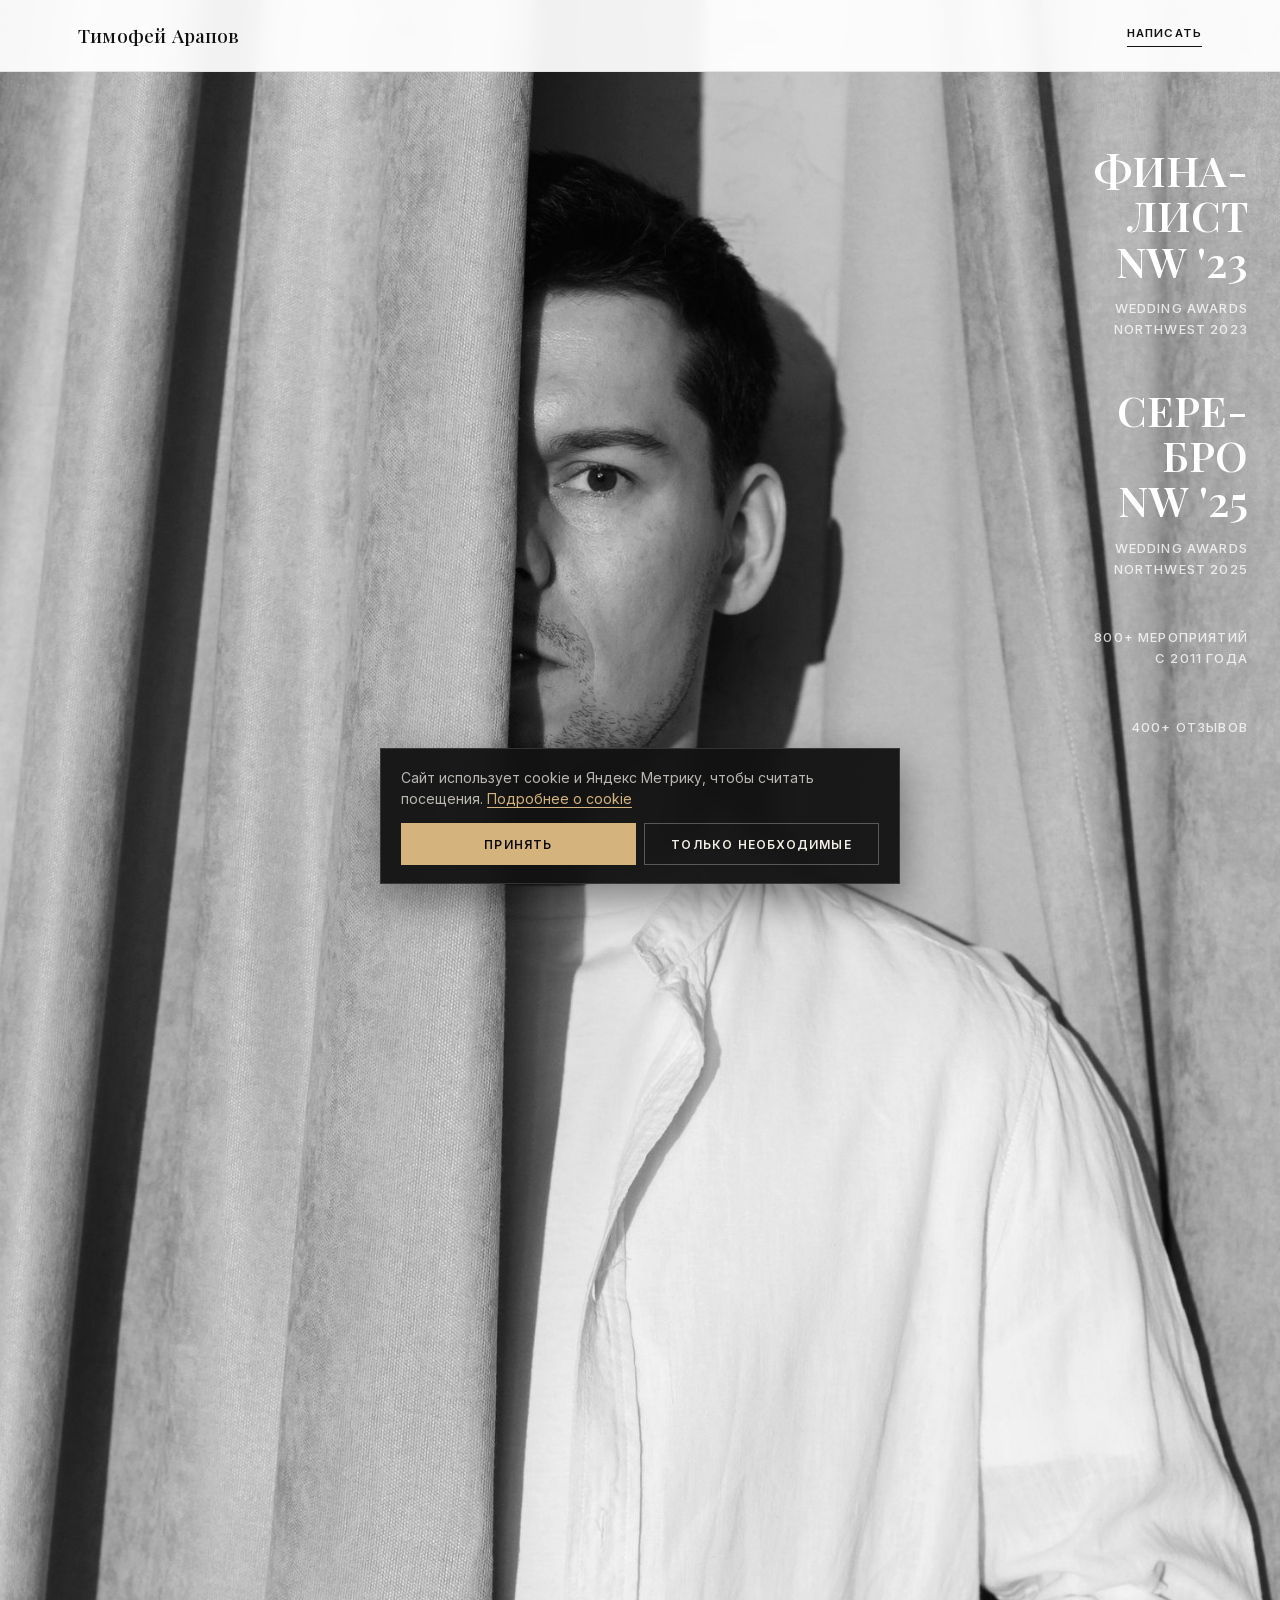
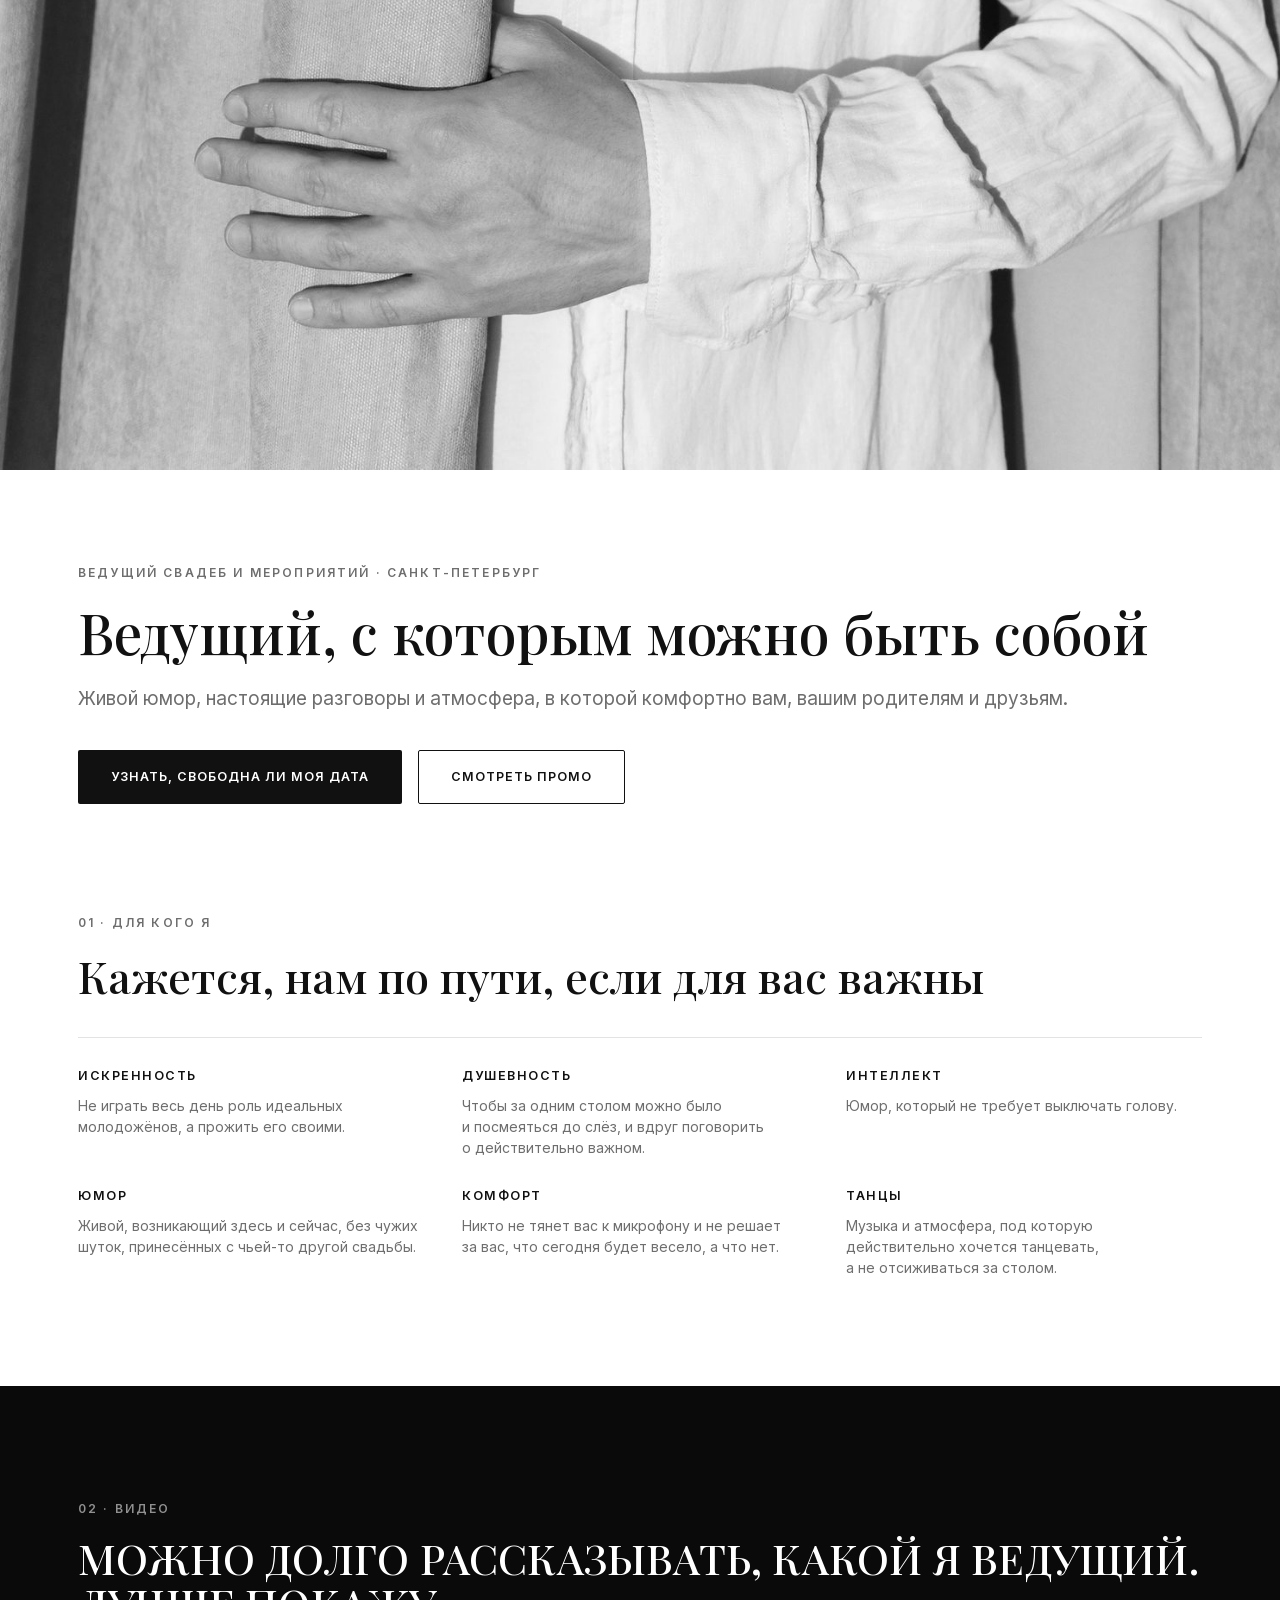
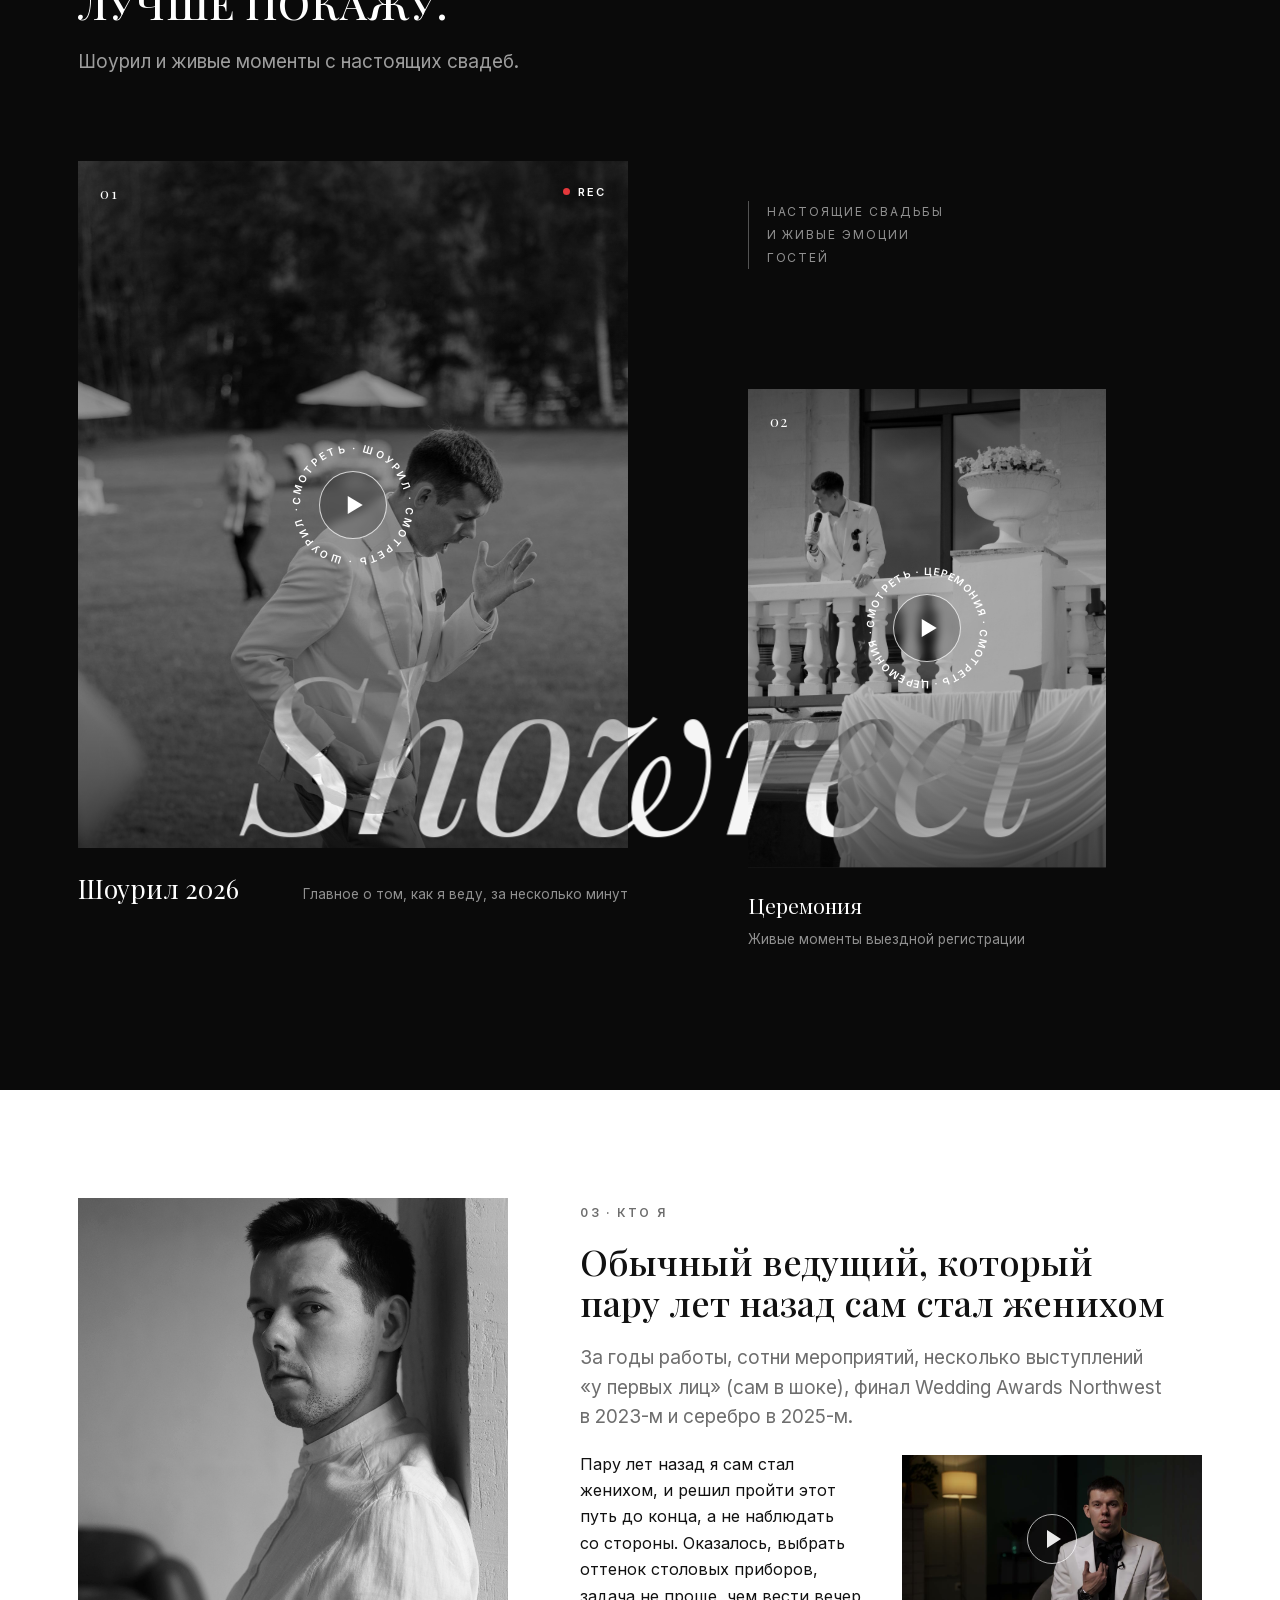
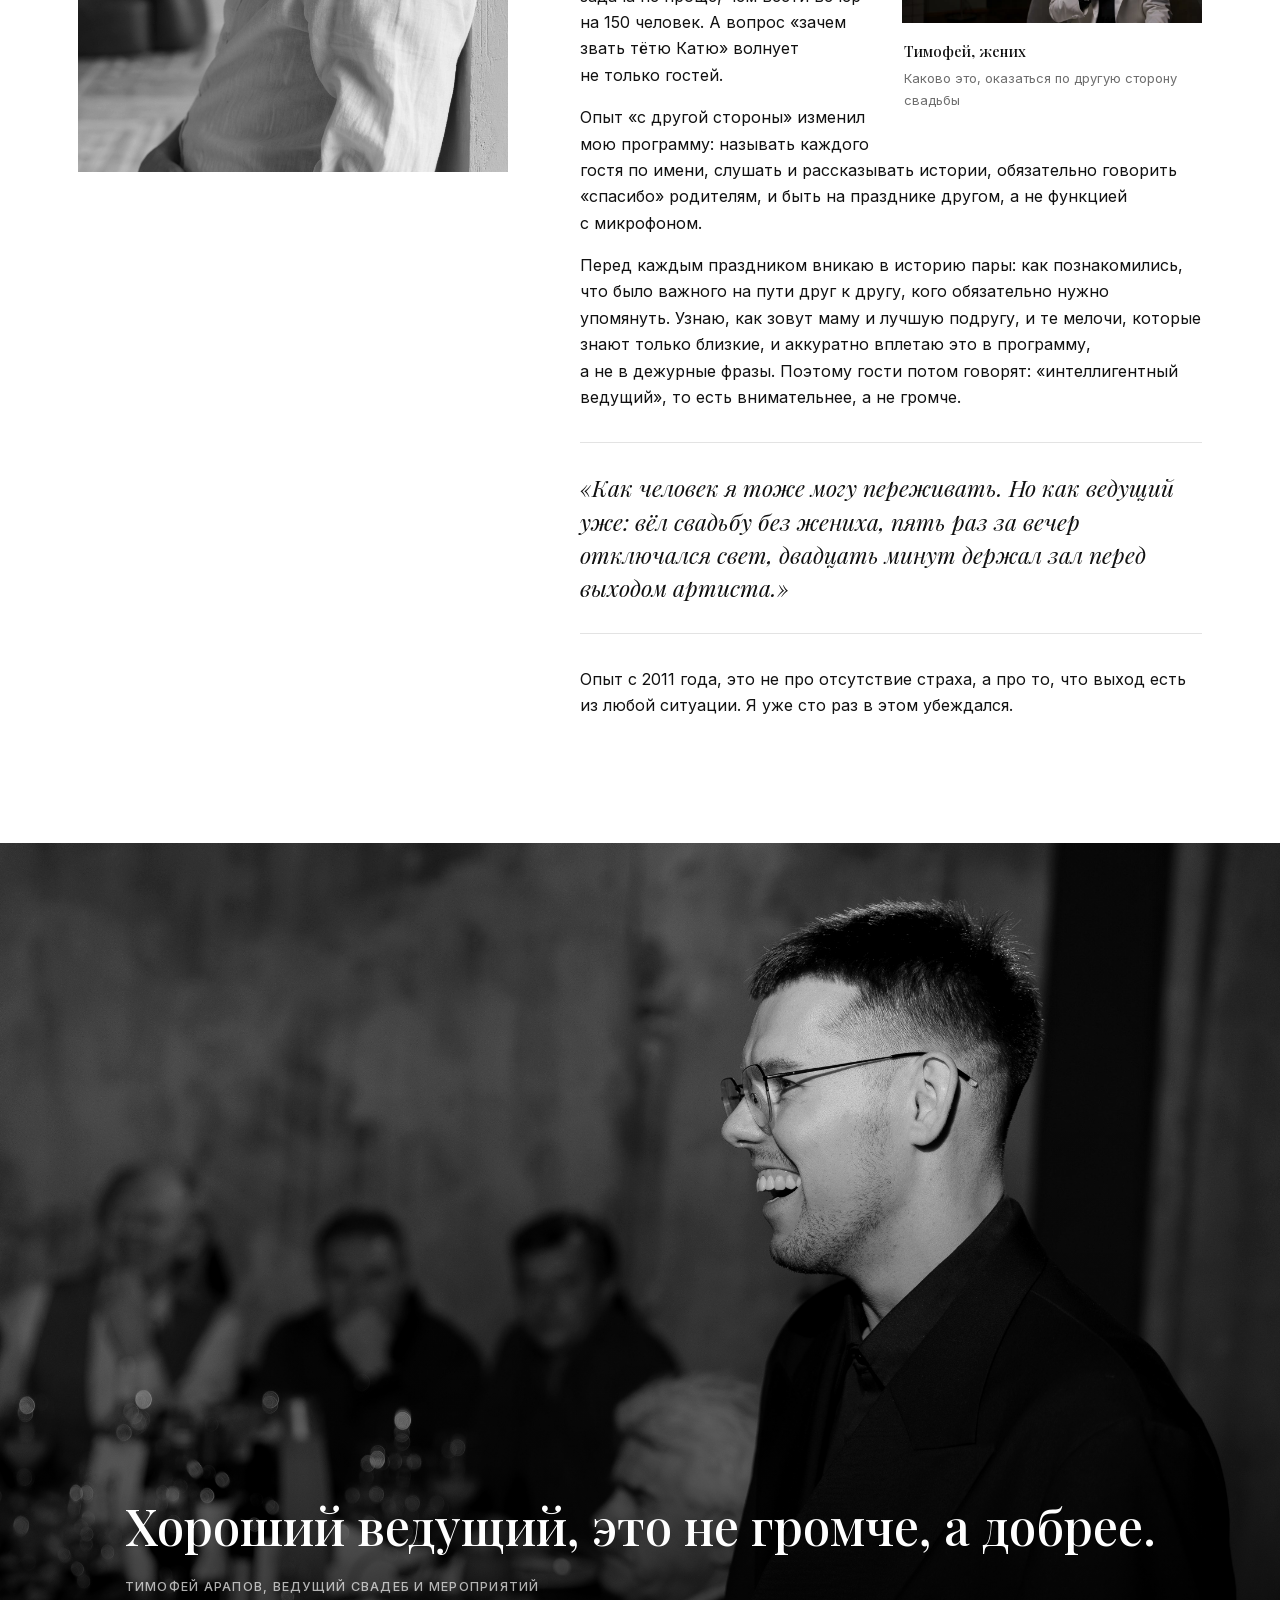
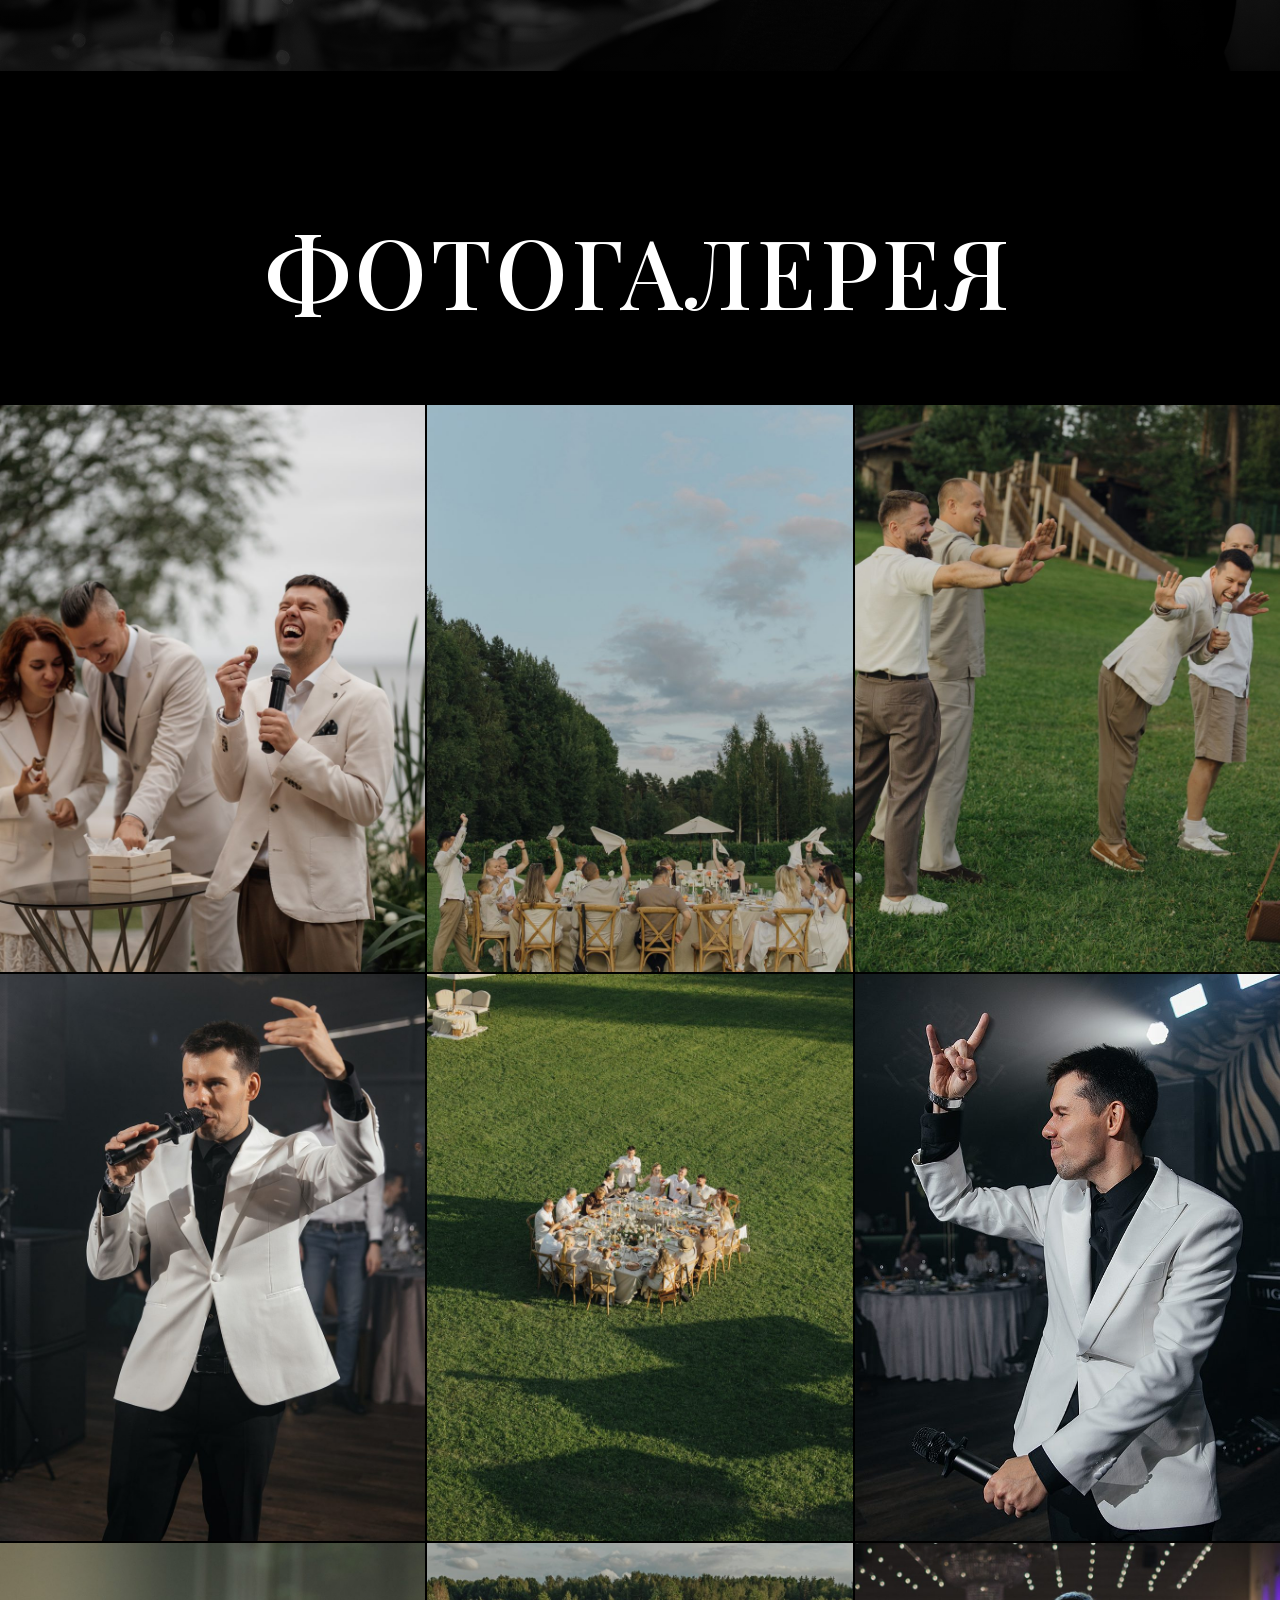
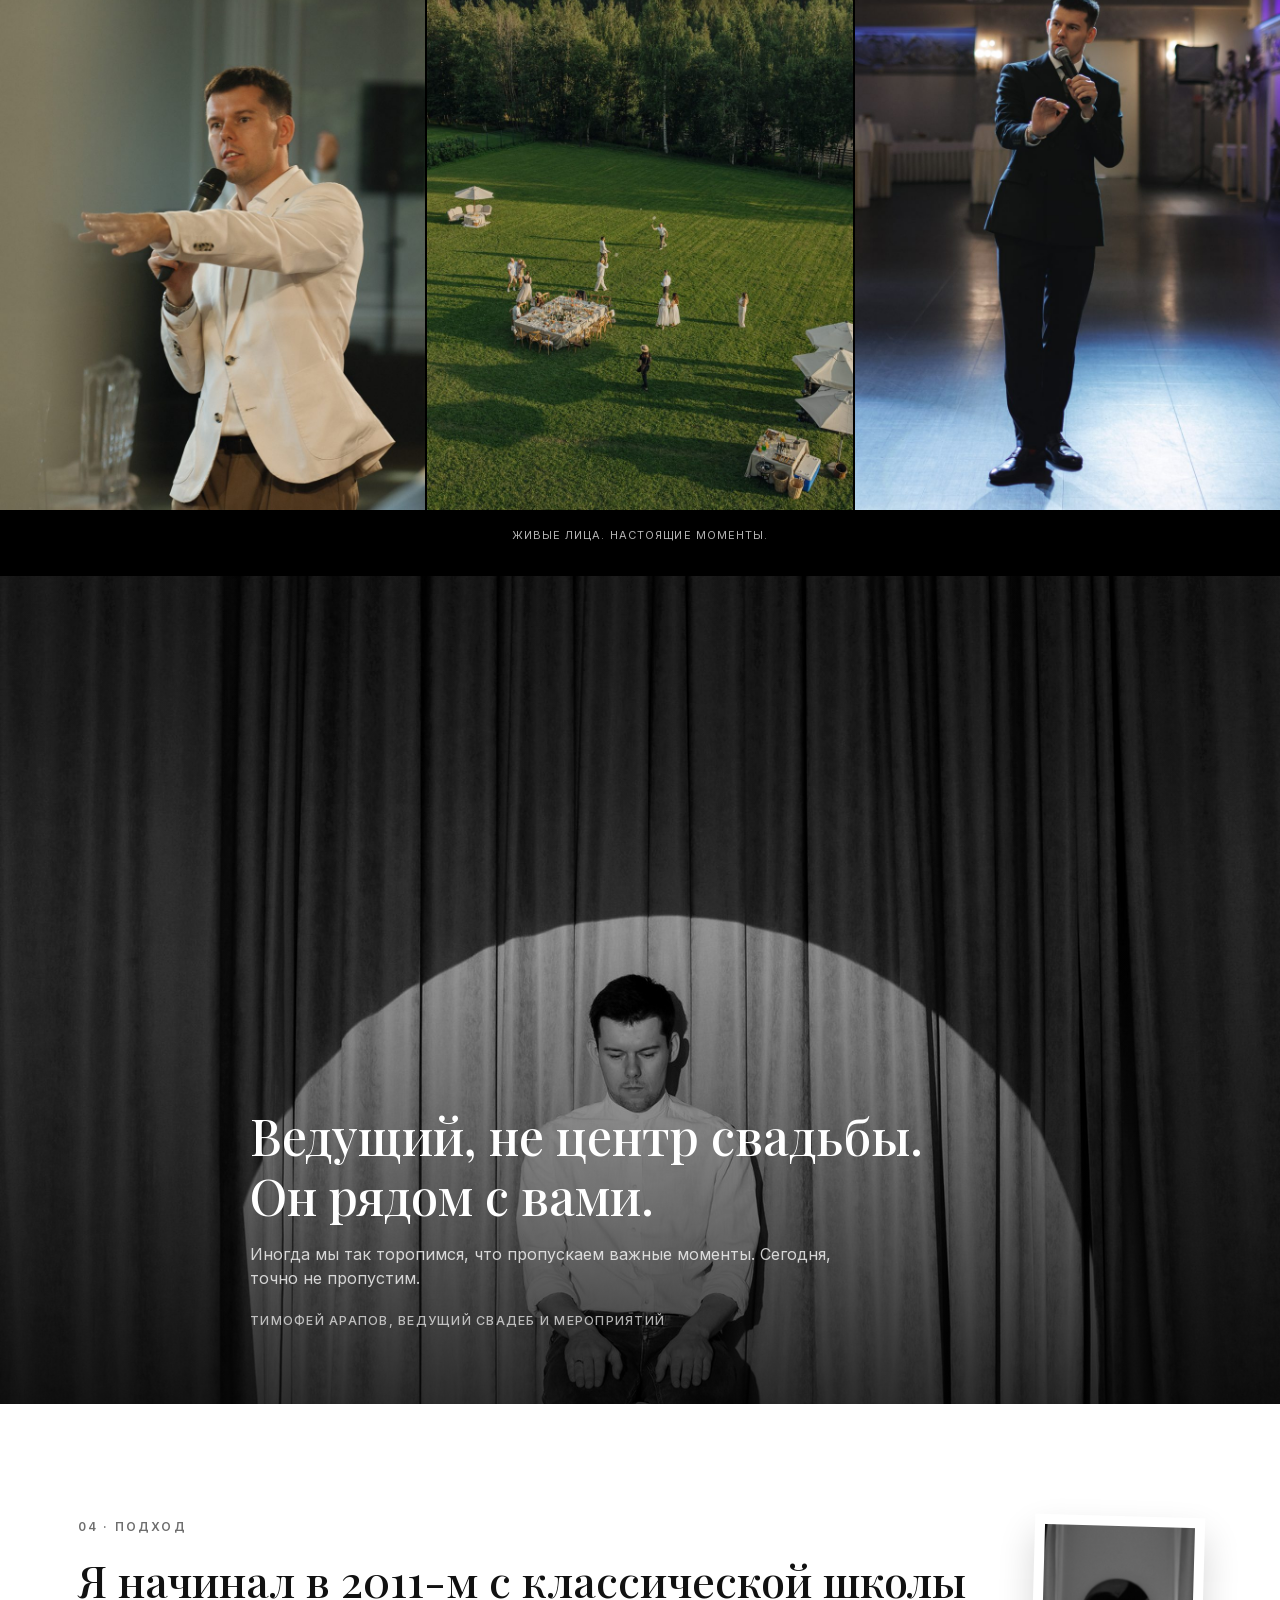
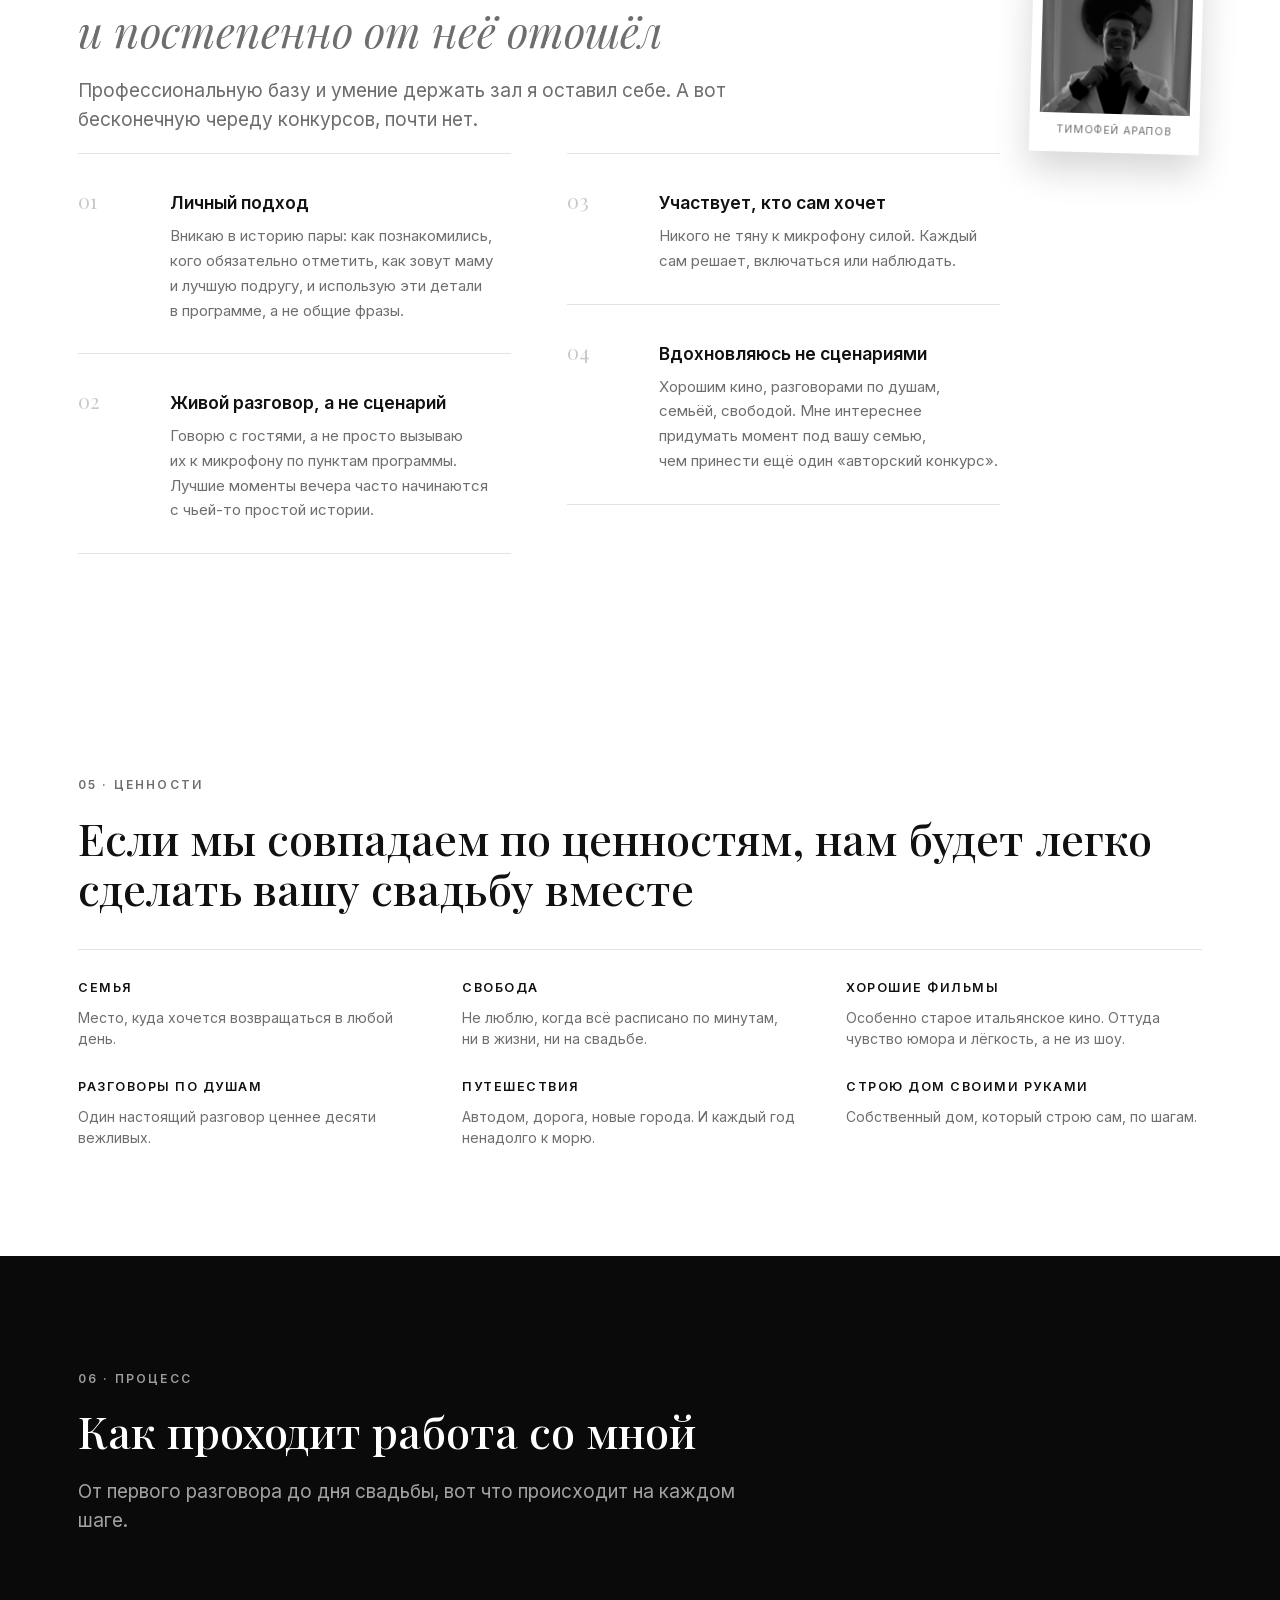
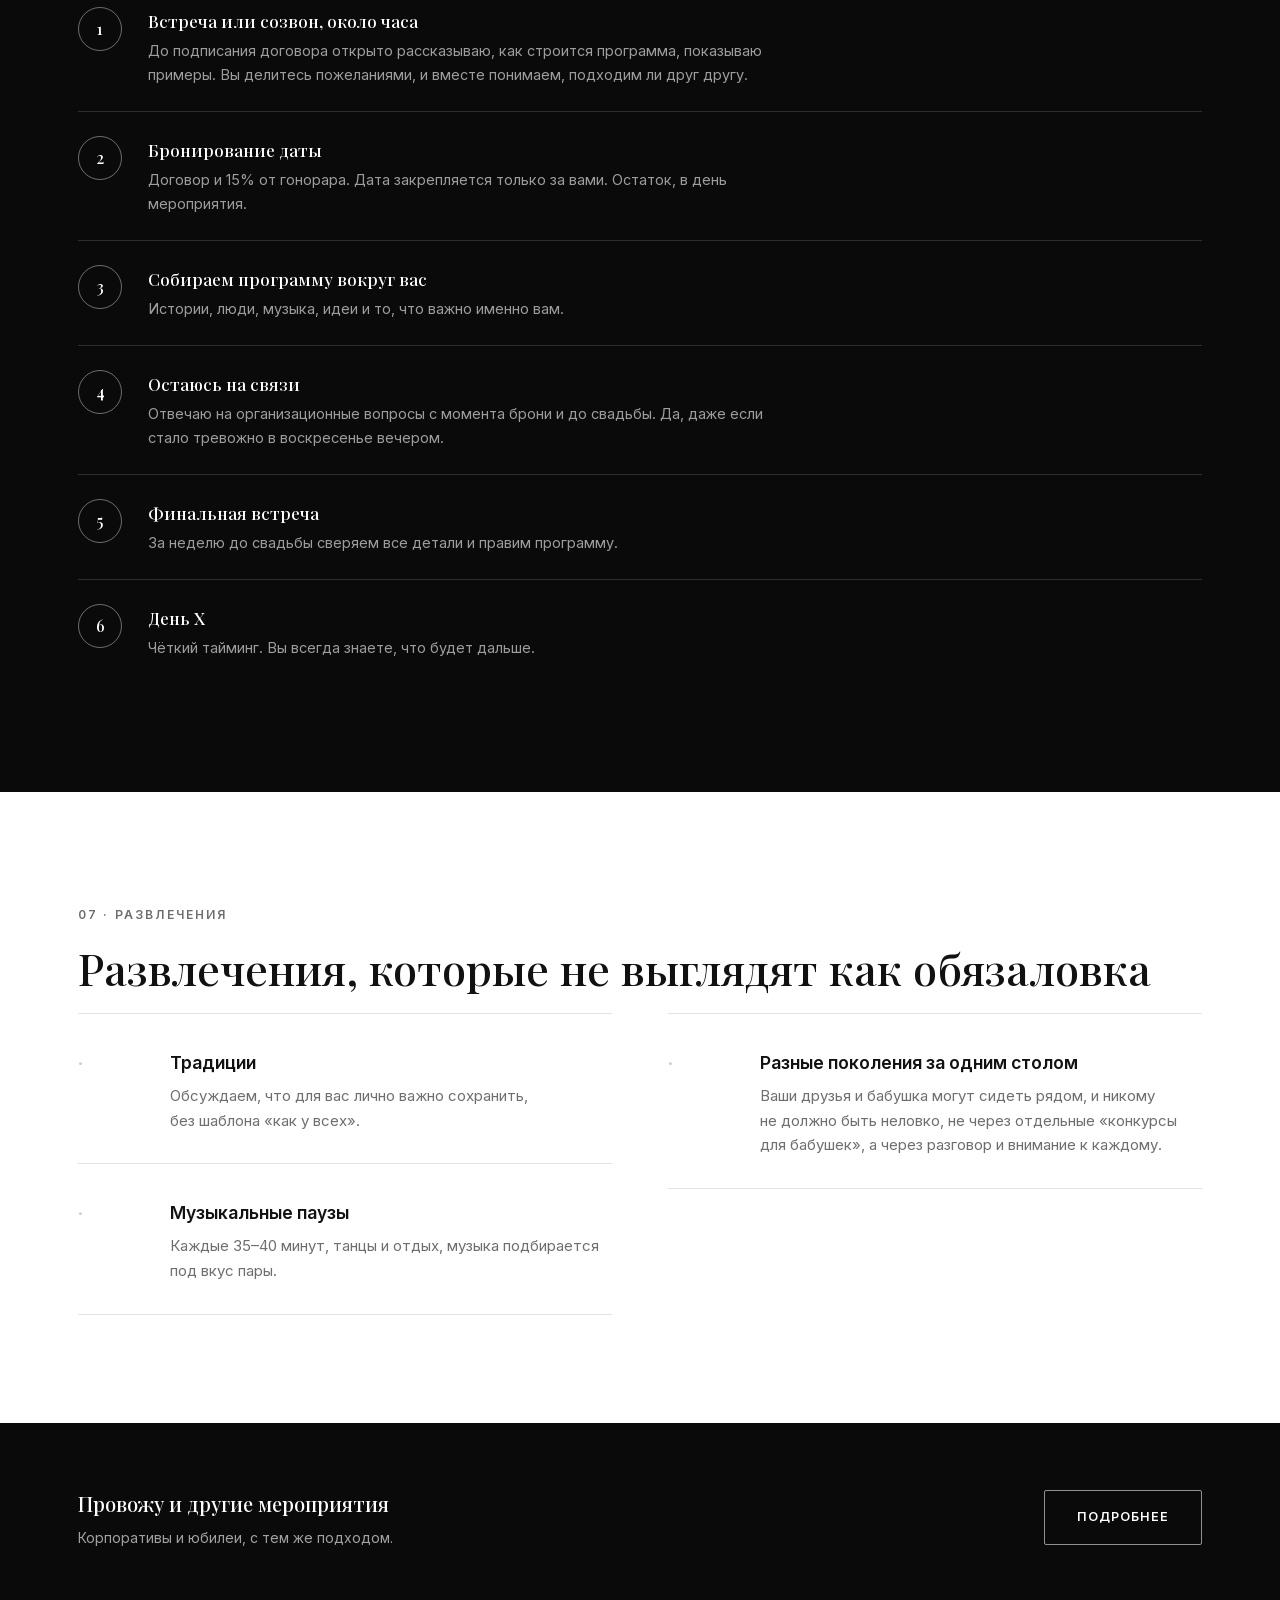
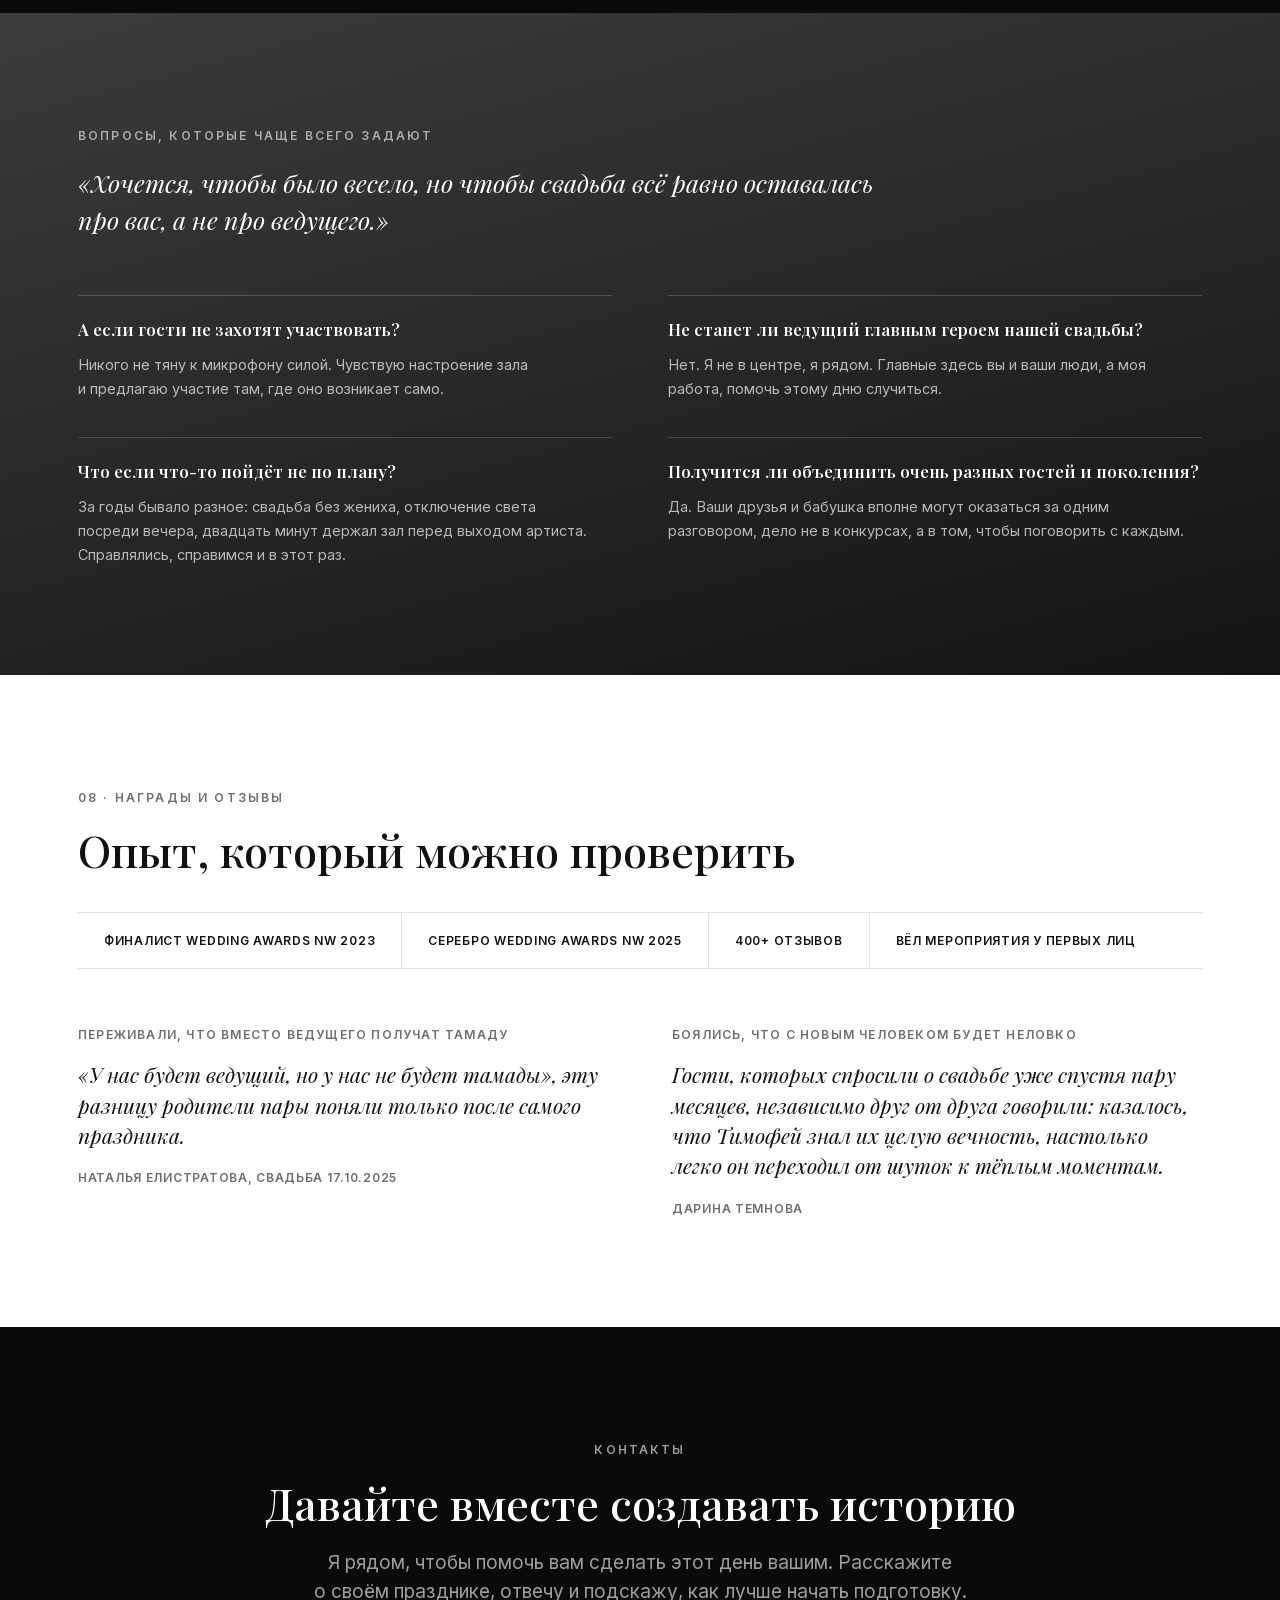
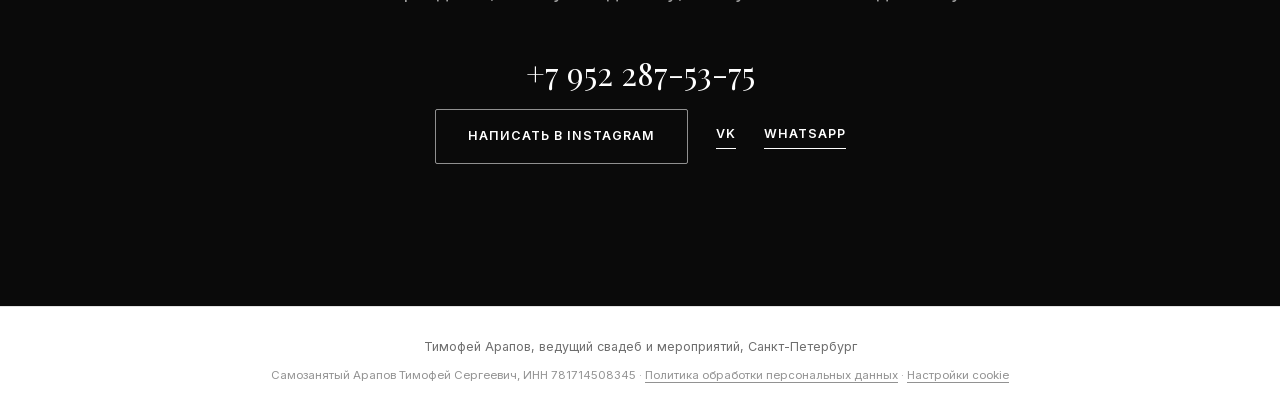
==== index.html @ 9b6cc0af "Cache-bust replaced photos so phones load the new gallery Co-Authored-By: Claude Opus 5.5 <noreply@a" ====
<!DOCTYPE html>
<html lang="ru">
<head>
<meta charset="UTF-8">
<meta name="viewport" content="width=device-width, initial-scale=1.0">
<title>Тимофей Арапов, ведущий свадеб и мероприятий, Санкт-Петербург</title>
<meta name="description" content="Тимофей Арапов, ведущий свадеб и мероприятий в Санкт-Петербурге с 2011 года. Живой юмор, настоящий контакт с гостями и атмосфера, в которой можно быть собой.">
<link rel="stylesheet" href="fonts/fonts.css">
<script src="cookie-consent.js" defer></script>
<style>
  :root{
    --bg:#FFFFFF;
    --ink:#111111;
    --muted:#6E6E6E;
    --line:#E3E3E3;
    --black:#0A0A0A;
    --off:#F5F5F4;
    --radius:2px;
  }
  *{box-sizing:border-box;}
  html{scroll-behavior:smooth;}
  @media (prefers-reduced-motion: reduce){
    html{scroll-behavior:auto;}
    .reel-play svg,.reel-tag i{animation:none !important;}
  }
  body{
    margin:0;
    font-family:'Inter',system-ui,sans-serif;
    color:var(--ink);
    background:var(--bg);
    line-height:1.65;
  }
  h1,h2,h3,.serif{font-family:'Playfair Display',serif;font-weight:500;}
  a{color:inherit;text-decoration:none;}
  img{max-width:100%;display:block;}
  .bw{filter:grayscale(1) contrast(1.06) brightness(.98);}
  .wrap{max-width:1180px;margin:0 auto;padding:0 28px;}
  section{padding:108px 0;}
  .eyebrow{
    display:inline-block;
    font-size:12px;
    letter-spacing:.18em;
    text-transform:uppercase;
    color:var(--muted);
    font-weight:600;
    margin-bottom:18px;
  }
  h2{font-size:clamp(30px,4vw,44px);margin:0 0 20px;color:var(--ink);font-weight:500;line-height:1.14;}
  .lead{font-size:19px;color:var(--muted);max-width:660px;line-height:1.55;}

  /* NAV */
  header{
    position:fixed;top:0;left:0;right:0;z-index:50;
    background:rgba(255,255,255,.94);
    backdrop-filter:blur(8px);
    border-bottom:1px solid var(--line);
  }
  nav{
    max-width:1180px;margin:0 auto;padding:20px 28px;
    display:flex;align-items:center;justify-content:space-between;
  }
  .logo{font-family:'Playfair Display',serif;font-size:19px;font-weight:500;color:var(--ink);letter-spacing:.01em;}
  .nav-links{display:flex;gap:30px;font-size:11.5px;font-weight:600;letter-spacing:.1em;text-transform:uppercase;}
  .nav-links a{color:var(--ink);opacity:.62;transition:.2s;}
  .nav-links a:hover{opacity:1;}
  .nav-cta{font-size:11.5px;font-weight:600;letter-spacing:.1em;text-transform:uppercase;border-bottom:1px solid var(--ink);padding-bottom:3px;}
  .nav-cta-mobile{display:none;}
  .btn{
    display:inline-block;padding:16px 32px;border-radius:var(--radius);
    font-weight:600;font-size:12.5px;letter-spacing:.08em;text-transform:uppercase;
    transition:.2s;border:1px solid transparent;
  }
  .btn-primary{background:var(--ink);color:#fff;}
  .btn-primary:hover{background:#000;}
  .btn-ghost-dark{border-color:rgba(255,255,255,.55);color:#fff;}
  .btn-ghost-dark:hover{background:rgba(255,255,255,.12);}
  .text-link{font-size:12.5px;font-weight:600;letter-spacing:.08em;text-transform:uppercase;border-bottom:1px solid currentColor;padding-bottom:3px;}
  .menu-toggle{display:none;background:none;border:none;font-size:22px;cursor:pointer;color:var(--ink);}

  /* HERO */
  .hero{
    position:relative;height:230vh;overflow:hidden;background:#000;
  }
  .hero img{position:absolute;inset:0;width:100%;height:100%;object-fit:cover;object-position:center top;}
  .hero-badges{
    position:absolute;top:148px;right:32px;z-index:2;text-align:right;
    display:flex;flex-direction:column;gap:48px;max-width:280px;
  }
  .badge-big .badge-title{
    font-family:'Playfair Display',serif;font-weight:600;font-size:clamp(26px,3.4vw,42px);
    letter-spacing:0;text-transform:uppercase;line-height:1.08;color:#fff;margin-bottom:14px;
    white-space:nowrap;
  }
  .badge-big .badge-cap,.badge-stat{
    font-size:13px;letter-spacing:.09em;text-transform:uppercase;
    color:rgba(255,255,255,.78);line-height:1.6;font-weight:500;
  }

  /* CUSTOM CURSOR */
  @media (hover:hover) and (pointer:fine){
    a,button{cursor:none;}
    .cursor-trail{
      position:fixed;inset:0;width:100vw;height:100vh;
      pointer-events:none;z-index:9999;mix-blend-mode:difference;opacity:0;
      transition:opacity .2s;
    }
  }

  /* INTRO (headline below hero photo) */
  .intro{padding-top:88px;padding-bottom:48px;}
  #for-you{padding-top:56px;}
  .intro h1{font-size:clamp(34px,5vw,56px);line-height:1.1;margin:0 0 22px;color:var(--ink);max-width:760px;}
  .intro .lead{margin-bottom:36px;}
  .hero-actions{display:flex;gap:16px;flex-wrap:wrap;}
  .btn-ghost{border-color:var(--ink);color:var(--ink);}
  .btn-ghost:hover{background:var(--ink);color:#fff;}

  /* FOR-YOU / VALUES GRID (reused for "Для кого я" and "Ценности") */
  .values-grid{
    display:grid;grid-template-columns:repeat(3,1fr);gap:28px;margin-top:36px;padding-top:28px;
    border-top:1px solid var(--line);
  }
  .values-grid h4{
    margin:0 0 8px;font-size:12.5px;letter-spacing:.12em;text-transform:uppercase;font-weight:600;color:var(--ink);
  }
  .values-grid p{margin:0;font-size:14px;color:var(--muted);line-height:1.5;}
  @media (max-width:680px){.values-grid{grid-template-columns:1fr;gap:20px;}}

  /* ABOUT */
  .about .wrap{display:grid;grid-template-columns:.9fr 1.3fr;gap:72px;align-items:start;}
  .about-photo{overflow:hidden;position:sticky;top:130px;}
  .about-photo img{width:100%;height:100%;object-fit:cover;display:block;aspect-ratio:3/4;}
  .pull-quote{
    margin:32px 0;padding:28px 0;border-top:1px solid var(--line);border-bottom:1px solid var(--line);
    font-family:'Playfair Display',serif;font-size:23px;font-weight:400;color:var(--ink);font-style:italic;line-height:1.45;
  }

  /* STATEMENT (big editorial quote over photo) */
  .statement{position:relative;height:92vh;min-height:540px;overflow:hidden;background:#000;padding:0;}
  .statement img{position:absolute;inset:0;width:100%;height:100%;object-fit:cover;}
  .statement::after{
    content:'';position:absolute;inset:0;
    background:linear-gradient(180deg,rgba(0,0,0,.1) 30%,rgba(0,0,0,.78));
  }
  .statement-text{position:relative;z-index:2;height:100%;display:flex;align-items:flex-end;}
  .statement-text .wrap{padding-bottom:72px;}
  .statement-text h2{
    color:#fff;font-size:clamp(28px,4.4vw,50px);max-width:780px;margin:0 0 16px;line-height:1.2;
  }
  .statement-text p{color:rgba(255,255,255,.78);font-size:16px;line-height:1.5;max-width:620px;margin:0 0 16px;}
  .statement-text .cap{
    color:rgba(255,255,255,.68);font-size:12.5px;letter-spacing:.1em;text-transform:uppercase;font-weight:500;
  }
  .statement.statement-sm{height:62vh;min-height:380px;}

  /* SMALL FRAMED PHOTO INSET ("window") */
  .inset-photo{
    float:right;width:170px;margin:4px 0 20px 32px;padding:10px 10px 14px;background:#fff;
    box-shadow:0 18px 34px rgba(0,0,0,.16);transform:rotate(1.6deg);
  }
  .inset-photo img{display:block;width:100%;aspect-ratio:4/5;object-fit:cover;}
  .inset-photo span{display:block;margin-top:8px;font-size:10.5px;letter-spacing:.08em;text-transform:uppercase;color:var(--muted);text-align:center;}
  @media (max-width:680px){.inset-photo{float:none;width:140px;margin:0 auto 22px;}}

  /* SMALL GROOM-PROMO VIDEO INSET */
  .groom-promo{float:right;width:170px;margin:4px 0 20px 32px;}
  .groom-promo .video-thumb{aspect-ratio:9/13;}
  .groom-promo .vinfo{padding:10px 2px 0;}
  .groom-promo .vinfo h4{font-size:13px;}
  .groom-promo .vinfo p{font-size:11.5px;}
  @media (max-width:680px){.groom-promo{float:none;width:160px;margin:0 auto 22px;}}

  /* BIG STATEMENT HEADLINE (graphic typographic treatment) */
  .big-statement{
    font-size:clamp(32px,5vw,60px);line-height:1.06;text-transform:uppercase;
    letter-spacing:.005em;margin:0 0 22px;max-width:760px;
  }

  /* FAQ / GREY EDITORIAL BLOCK */
  .faq{background:linear-gradient(165deg,#3c3c3c,#141414);color:#fff;}
  .faq .eyebrow{color:rgba(255,255,255,.6);}
  .faq-quote{
    font-family:'Playfair Display',serif;font-style:italic;font-weight:400;
    font-size:clamp(19px,2.1vw,25px);line-height:1.5;max-width:800px;margin:0 0 56px;color:#fff;
  }
  .faq-grid{display:grid;grid-template-columns:1fr 1fr;gap:36px 56px;}
  .faq-item{border-top:1px solid rgba(255,255,255,.18);padding-top:20px;}
  .faq-item h4{margin:0 0 10px;font-size:16.5px;font-weight:600;color:#fff;font-family:'Playfair Display',serif;}
  .faq-item p{margin:0;color:rgba(255,255,255,.68);font-size:14.5px;max-width:520px;}

  /* GALLERY */
  .gallery{padding:120px 0 0;background:#000;}
  .gallery-heading{
    text-align:center;color:#fff;font-family:'Playfair Display',serif;font-weight:500;
    text-transform:uppercase;font-size:clamp(40px,8vw,96px);letter-spacing:.04em;
    margin:0 0 56px;
  }
  .gallery-grid{display:grid;grid-template-columns:repeat(3,1fr);gap:2px;}
  .gallery-grid figure{margin:0;aspect-ratio:3/4;overflow:hidden;position:relative;}
  .gallery-grid img{width:100%;height:100%;object-fit:cover;display:block;}
  .gallery-cap{
    text-align:center;font-size:11px;letter-spacing:.1em;text-transform:uppercase;
    color:rgba(255,255,255,.7);padding:16px 8px 32px;background:#000;
  }

  /* VIDEO GRID */
  .video-grid{display:grid;grid-template-columns:repeat(3,1fr);gap:18px;margin-top:44px;}
  .video-grid-2{grid-template-columns:repeat(2,1fr);max-width:640px;}
  .video-thumb{
    aspect-ratio:9/13;background:linear-gradient(160deg,#1a1a1a,#3a3a3a);
    display:flex;align-items:center;justify-content:center;position:relative;
  }
  .play-btn{
    width:50px;height:50px;border-radius:50%;border:1px solid rgba(255,255,255,.7);
    display:flex;align-items:center;justify-content:center;
  }
  .play-btn::after{
    content:'';border-left:14px solid rgba(255,255,255,.92);border-top:9px solid transparent;
    border-bottom:9px solid transparent;margin-left:4px;
  }
  .video-card .vinfo{padding:16px 2px 0;}
  .video-card .vinfo h4{margin:0 0 4px;font-size:15px;font-weight:500;font-family:'Playfair Display',serif;}
  .video-card .vinfo p{margin:0;font-size:13px;color:var(--muted);}

  /* EDITORIAL LIST (diff / ideas) */
  .ed-list{margin-top:8px;}
  .ed-row{
    display:grid;grid-template-columns:64px 1fr;gap:28px;
    padding:30px 0;border-top:1px solid var(--line);align-items:baseline;
  }
  .ed-list .ed-row:last-child{border-bottom:1px solid var(--line);}
  .ed-num{font-family:'Playfair Display',serif;font-size:20px;color:#C9C9C9;font-weight:400;}
  .ed-row h4{margin:0 0 6px;font-size:17.5px;font-weight:600;}
  .ed-row p{margin:0;font-size:15px;color:var(--muted);max-width:620px;}
  .ed-cols{display:grid;grid-template-columns:1fr 1fr;gap:0 56px;}

  /* PROCESS TIMELINE */
  .process{background:var(--black);color:#fff;}
  .process h2,.process .eyebrow{color:#fff;}
  .process .eyebrow{color:rgba(255,255,255,.6);}
  .process .lead{color:rgba(255,255,255,.62);}
  .timeline{margin-top:48px;display:flex;flex-direction:column;gap:0;}
  .tl-item{display:flex;gap:26px;padding:24px 0;border-bottom:1px solid rgba(255,255,255,.14);}
  .tl-item:last-child{border-bottom:none;}
  .tl-num{
    flex:0 0 44px;height:44px;border-radius:50%;border:1px solid rgba(255,255,255,.4);color:#fff;
    display:flex;align-items:center;justify-content:center;font-weight:500;font-family:'Playfair Display',serif;
  }
  .tl-text h4{margin:0 0 4px;font-size:17px;color:#fff;font-weight:500;font-family:'Playfair Display',serif;}
  .tl-text p{margin:0;font-size:14.5px;color:rgba(255,255,255,.6);max-width:640px;}

  /* INTERLUDE BANNER */
  .interlude{background:var(--black);color:#fff;padding:64px 0;}
  .interlude .wrap{
    display:flex;justify-content:space-between;align-items:center;gap:32px;flex-wrap:wrap;
  }
  .interlude h3{margin:0 0 10px;font-size:28px;color:#fff;}
  .interlude p{margin:0;max-width:480px;color:rgba(255,255,255,.62);font-size:15px;}
  .interlude-compact h3{font-size:20px;margin-bottom:6px;}
  .interlude-compact p{font-size:14px;}

  /* AWARDS / REVIEWS */
  .badges-row{
    display:flex;gap:0;flex-wrap:wrap;margin:36px 0 56px;
    border-top:1px solid var(--line);border-bottom:1px solid var(--line);
  }
  .badges-row span{
    padding:18px 26px;font-size:12px;letter-spacing:.06em;text-transform:uppercase;
    font-weight:600;color:var(--ink);
  }
  @media (min-width:861px){
    .badges-row span{border-right:1px solid var(--line);}
    .badges-row span:last-child{border-right:none;}
  }
  .review-grid{display:grid;grid-template-columns:1fr 1fr;gap:64px;}
  .review-card{padding:0;}
  .review-card .fear{
    display:block;margin-bottom:14px;font-size:12px;letter-spacing:.1em;text-transform:uppercase;
    color:var(--muted);font-weight:600;
  }
  .review-card p{
    font-family:'Playfair Display',serif;font-size:21px;font-style:italic;font-weight:400;
    color:var(--ink);margin:0 0 18px;line-height:1.45;
  }
  .review-card .who{font-size:12px;letter-spacing:.06em;text-transform:uppercase;color:var(--muted);font-weight:600;}

  /* GUIDE */
  .guide{
    border-top:1px solid var(--line);border-bottom:1px solid var(--line);padding:56px 0;
    display:flex;align-items:center;justify-content:space-between;gap:40px;flex-wrap:wrap;
  }
  .guide-text{flex:1.4;min-width:280px;}
  .guide-text h3{margin:0 0 10px;font-size:26px;font-weight:500;}
  .guide-text p{margin:0;color:var(--muted);max-width:480px;}
  .guide-cta{flex:0 0 auto;}
  .guide-second{margin-top:20px;}

  /* CONTACT */
  .contact{background:var(--black);color:#fff;text-align:center;}
  .contact h2{color:#fff;}
  .contact .eyebrow{color:rgba(255,255,255,.6);}
  .contact .lead{color:rgba(255,255,255,.6);margin:0 auto 40px;}
  .contact-buttons{display:flex;justify-content:center;gap:28px;flex-wrap:wrap;margin-bottom:34px;align-items:center;}
  .contact .phone{font-family:'Playfair Display',serif;font-size:32px;color:#fff;margin-bottom:10px;font-weight:400;}

  footer{padding:30px 0;text-align:center;font-size:12.5px;color:var(--muted);background:var(--bg);border-top:1px solid var(--line);}

  @media (max-width:860px){
    .nav-links,.nav-cta{display:none;}
    .menu-toggle{display:block;}
    .nav-links{
      position:fixed;top:65px;left:0;right:0;height:calc(100vh - 65px);height:calc(100dvh - 65px);
      flex-direction:column;align-items:stretch;gap:0;
      background:#fff;padding:4px 28px 28px;overflow-y:auto;
      border-top:1px solid var(--line);
    }
    .nav-links a{width:100%;padding:17px 0;border-bottom:1px solid var(--line);opacity:1;font-size:13.5px;}
    .nav-cta-mobile{display:block;padding:19px 0 0;font-size:13.5px;}
    .about .wrap{grid-template-columns:1fr;}
    .about-photo{max-width:340px;position:static;margin:0 auto;}
    .hero{height:150vh;}
    .video-grid{
      display:flex;grid-template-columns:none;flex-wrap:nowrap;
      overflow-x:auto;overflow-y:hidden;scroll-snap-type:x mandatory;
      -webkit-overflow-scrolling:touch;scrollbar-width:none;
    }
    .video-grid::-webkit-scrollbar{display:none;}
    .video-card{flex:0 0 78%;scroll-snap-align:start;}
    .gallery-grid{
      display:flex;grid-template-columns:none;flex-wrap:nowrap;
      overflow-x:auto;overflow-y:hidden;scroll-snap-type:x mandatory;
      -webkit-overflow-scrolling:touch;scrollbar-width:none;
    }
    .gallery-grid::-webkit-scrollbar{display:none;}
    .gallery-grid figure{flex:0 0 82%;scroll-snap-align:center;}
    .ed-cols{grid-template-columns:1fr;}
    .review-grid{grid-template-columns:1fr;gap:40px;}
    .hero-badges{display:none;}
    .interlude .wrap{flex-direction:column;align-items:flex-start;text-align:left;}
    .guide{flex-direction:column;align-items:flex-start;text-align:left;}
    .badges-row{flex-direction:column;}
    .badges-row span{width:100%;border-bottom:1px solid var(--line);}
    .badges-row span:last-child{border-bottom:none;}
    .faq-grid{grid-template-columns:1fr;gap:28px;}
    .statement{height:78vh;}
    .statement.statement-sm{height:54vh;}
  }
  @media (max-width:560px){
    .wrap{padding:0 20px;}
    .lead{font-size:16.5px;}
    .video-card{flex:0 0 86%;}
    section{padding:64px 0;}
    .hero{height:118vh;}
    .hero-badges{top:96px;right:20px;}
    .intro{padding-top:64px;padding-bottom:28px;}
    #for-you{padding-top:36px;}
    .statement{height:64vh;min-height:400px;}
    .statement.statement-sm{height:48vh;min-height:320px;}
    .statement-text .wrap{padding-bottom:32px;}
    .gallery-grid figure{flex:0 0 88%;}
    .gallery{padding-top:64px;}
    .gallery-heading{font-size:clamp(28px,11vw,40px);padding:0 16px;margin-bottom:28px;}
    .values-grid{margin-top:28px;padding-top:24px;}
    .ed-row{grid-template-columns:40px 1fr;gap:18px;}
    .badges-row span{padding:14px 16px;font-size:11px;}
  }

  /* TYPOGRAPHY: forced line counts on desktop */
  .one-line{max-width:none !important;}
  .intro h1.one-line,.statement-text h2.one-line{white-space:nowrap;}
  .big-statement{max-width:none;font-size:clamp(24px,calc((100vw - 72px) / 27.5),42px);}
  .about-title{font-size:clamp(28px,2.9vw,36px);}
  .approach-title em{font-style:italic;font-weight:400;color:var(--muted);}
  @media (max-width:860px){
    .intro h1.one-line,.statement-text h2.one-line{white-space:normal;}
    .br-desk{display:none;}
    .big-statement{font-size:clamp(30px,8.4vw,44px);}
  }
  .contact-alt{display:flex;gap:28px;align-items:center;justify-content:center;}
  .nowrap{white-space:nowrap;}
  @media (max-width:560px){
    .contact-buttons{flex-direction:column;align-items:center;gap:26px;}
  }

  /* VIDEO STAGE (showreel + ceremony) */
  .reel{background:var(--black);color:#fff;overflow:hidden;padding-bottom:140px;}
  .reel .eyebrow{color:rgba(255,255,255,.55);}
  .reel h2{color:#fff;}
  .reel .lead{color:rgba(255,255,255,.6);}
  .reel-stage{position:relative;display:grid;grid-template-columns:repeat(12,1fr);column-gap:24px;margin-top:84px;}
  .reel-word{
    position:absolute;left:50%;top:74%;transform:translate(-50%,-50%);z-index:3;pointer-events:none;
    font-family:'Playfair Display',serif;font-style:italic;font-weight:400;line-height:1;white-space:nowrap;
    font-size:clamp(96px,17vw,260px);letter-spacing:-.02em;
    color:#fff;mix-blend-mode:difference;
  }
  .reel-card{position:relative;z-index:1;cursor:pointer;}
  .reel-main{grid-column:1 / span 6;}
  .reel-col{grid-column:8 / span 4;padding-top:40px;}
  .reel-note{
    font-size:12px;letter-spacing:.16em;text-transform:uppercase;line-height:1.9;
    color:rgba(255,255,255,.55);padding-left:18px;border-left:1px solid rgba(255,255,255,.3);margin-bottom:120px;
  }
  .reel-media{position:relative;overflow:hidden;aspect-ratio:4/5;background:linear-gradient(160deg,#1b1b1b,#343434);transition:background .6s;}
  .reel-card:hover .reel-media{background:linear-gradient(160deg,#222,#3d3d3d);}
  .reel-side .reel-media{aspect-ratio:3/4;}
  .reel-media img{
    width:100%;height:100%;object-fit:cover;display:block;
    filter:grayscale(1) contrast(1.06) brightness(.72);transform:scale(1.001);
    transition:transform 1.4s cubic-bezier(.2,.7,.2,1),filter .9s ease;
  }
  .reel-media::after{content:'';position:absolute;inset:0;background:linear-gradient(180deg,rgba(0,0,0,.35),transparent 30%,transparent 65%,rgba(0,0,0,.55));pointer-events:none;}
  .reel-card:hover .reel-media img{transform:scale(1.06);filter:grayscale(0) contrast(1.02) brightness(.85);}
  .reel-num{position:absolute;top:20px;left:22px;z-index:2;font-family:'Playfair Display',serif;font-size:15px;letter-spacing:.12em;}
  .reel-tag{position:absolute;top:22px;right:22px;z-index:2;display:flex;align-items:center;gap:8px;font-size:11px;font-weight:600;letter-spacing:.18em;text-transform:uppercase;}
  .reel-tag i{width:7px;height:7px;border-radius:50%;background:#E5383B;animation:reel-blink 1.6s ease-in-out infinite;}
  .reel-play{position:absolute;left:50%;top:50%;z-index:2;width:136px;height:136px;transform:translate(-50%,-50%);transition:transform .6s cubic-bezier(.2,.7,.2,1);}
  .reel-play svg{width:100%;height:100%;animation:reel-spin 16s linear infinite;}
  .reel-play text{fill:#fff;font-family:'Inter',sans-serif;font-size:9px;font-weight:600;text-transform:uppercase;}
  .reel-play::before{content:'';position:absolute;inset:34px;border-radius:50%;border:1px solid rgba(255,255,255,.75);background:rgba(0,0,0,.18);backdrop-filter:blur(4px);transition:background .4s,border-color .4s;}
  .reel-play::after{content:'';position:absolute;left:50%;top:50%;transform:translate(-35%,-50%);border-left:15px solid #fff;border-top:9px solid transparent;border-bottom:9px solid transparent;transition:border-left-color .4s;}
  .reel-card:hover .reel-play{transform:translate(-50%,-50%) scale(1.08);}
  .reel-card:hover .reel-play::before{background:#fff;border-color:#fff;}
  .reel-card:hover .reel-play::after{border-left-color:#000;}
  .reel-info{display:flex;justify-content:space-between;align-items:baseline;gap:24px;padding-top:20px;}
  .reel-info h4{margin:0;font-family:'Playfair Display',serif;font-weight:400;font-size:26px;color:#fff;white-space:nowrap;}
  .reel-side .reel-info{flex-direction:column;gap:6px;}
  .reel-side .reel-info h4{font-size:21px;}
  .reel-info p{margin:0;font-size:13.5px;color:rgba(255,255,255,.55);text-align:right;}
  .reel-side .reel-info p{text-align:left;}
  @keyframes reel-spin{to{transform:rotate(360deg);}}
  @keyframes reel-blink{50%{opacity:.25;}}
  @media (max-width:860px){
    .reel{padding-bottom:80px;}
    .reel-stage{display:block;margin-top:52px;}
    .reel-word{position:relative;display:block;left:auto;top:auto;transform:none;text-align:center;font-size:23vw;margin:0 0 -6.5vw;}
    .reel-col{padding-top:0;}
    .reel-note{margin:36px 0 28px;}
    .reel-side{width:82%;margin-left:auto;}
    .reel-play{width:112px;height:112px;}
    .reel-play::before{inset:28px;}
    .reel-info{flex-direction:column;gap:6px;}
    .reel-info h4{font-size:22px;}
    .reel-info p{text-align:left;}
  }
  .reel-media video{position:absolute;inset:0;width:100%;height:100%;object-fit:contain;background:#000;z-index:4;}
  .reel-card.playing .reel-play,.reel-card.playing .reel-tag,.reel-card.playing .reel-num{opacity:0;pointer-events:none;}
  .groom-promo{cursor:pointer;}
  .groom-promo .video-thumb{position:relative;overflow:hidden;}
  .groom-poster{position:absolute;inset:0;width:100%;height:100%;object-fit:cover;filter:grayscale(1) contrast(1.05) brightness(.8);transition:filter .6s,transform 1.2s;}
  .groom-promo:hover .groom-poster{filter:grayscale(0) brightness(.9);transform:scale(1.04);}
  .groom-promo .play-btn{position:relative;z-index:1;}
  .groom-promo video{position:absolute;inset:0;width:100%;height:100%;object-fit:contain;background:#000;z-index:2;}
  /* «Тимофей, жених»: горизонтальное цветное окошко */
  .groom-promo{width:300px !important;}
  .groom-promo .video-thumb{aspect-ratio:16/9 !important;}
  .groom-poster{filter:none !important;}
  .groom-promo:hover .groom-poster{filter:brightness(1.05) !important;}
  @media (max-width:680px){.groom-promo{width:100% !important;max-width:340px;}}
  /* На телефоне и планшете (нет наведения) обложки видео сразу цветные */
  @media (hover:none){.reel-media img{filter:contrast(1.02) brightness(.88) !important;}}
  footer .legal{display:block;margin-top:8px;font-size:11.5px;opacity:.75;}
  footer .legal a{color:inherit;border-bottom:1px solid currentColor;}
</style>
</head>
<body>

<header>
  <nav>
    <div class="logo">Тимофей Арапов</div>
    <div class="nav-links">
      <a href="#for-you">Для&nbsp;кого&nbsp;я</a>
      <a href="#videos">Видео</a>
      <a href="#about">Кто&nbsp;я</a>
      <a href="#approach">Подход</a>
      <a href="#process">Процесс</a>
      <a href="#awards">Отзывы</a>
      <!-- <a href="#guide">Гайд</a> скрыто до готовности гайдов -->
      <a href="#contact" class="nav-cta-mobile">Написать</a>
    </div>
    <a href="#contact" class="nav-cta">Написать</a>
    <button class="menu-toggle" aria-label="Меню">☰</button>
  </nav>
</header>

<section class="hero">
  <img class="bw" src="images/hero-timofey.jpg" alt="Тимофей Арапов, ведущий свадеб и мероприятий">
  <!-- TODO: подтвердить у Тимофея актуальное количество проведённых мероприятий (на встрече звучала ориентировочная цифра 1000–1200, но она не подтверждена). Ниже оставлено прежнее значение с сайта. -->
  <div class="hero-badges">
    <div class="badge-big">
      <div class="badge-title">Фина-<br>лист<br>NW&nbsp;'23</div>
      <div class="badge-cap">Wedding Awards<br>Northwest 2023</div>
    </div>
    <div class="badge-big">
      <div class="badge-title">Сере-<br>бро<br>NW&nbsp;'25</div>
      <div class="badge-cap">Wedding Awards<br>Northwest 2025</div>
    </div>
    <div class="badge-stat">800+&nbsp;мероприятий<br>с&nbsp;2011&nbsp;года</div>
    <div class="badge-stat">400+&nbsp;отзывов</div>
  </div>
</section>

<section class="intro">
  <div class="wrap">
    <span class="eyebrow">Ведущий свадеб и&nbsp;мероприятий · Санкт-Петербург</span>
    <h1 class="one-line">Ведущий, с&nbsp;которым можно быть собой</h1>
    <p class="lead one-line">Живой юмор, настоящие разговоры и&nbsp;атмосфера, в&nbsp;которой комфортно вам, вашим родителям и&nbsp;друзьям.</p>
    <div class="hero-actions">
      <a href="#contact" class="btn btn-primary">Узнать, свободна&nbsp;ли&nbsp;моя дата</a>
      <a href="#videos" class="btn btn-ghost">Смотреть промо</a>
    </div>
  </div>
</section>

<section id="for-you">
  <div class="wrap">
    <span class="eyebrow">01 · Для&nbsp;кого&nbsp;я</span>
    <h2>Кажется, нам по&nbsp;пути, если для&nbsp;вас&nbsp;важны</h2>
    <div class="values-grid">
      <div><h4>Искренность</h4><p>Не&nbsp;играть весь день роль идеальных молодожёнов, а&nbsp;прожить его&nbsp;своими.</p></div>
      <div><h4>Душевность</h4><p>Чтобы за&nbsp;одним столом можно было и&nbsp;посмеяться до&nbsp;слёз, и&nbsp;вдруг поговорить о&nbsp;действительно важном.</p></div>
      <div><h4>Интеллект</h4><p>Юмор, который не&nbsp;требует выключать голову.</p></div>
      <div><h4>Юмор</h4><p>Живой, возникающий здесь и&nbsp;сейчас, без&nbsp;чужих шуток, принесённых с&nbsp;чьей-то другой свадьбы.</p></div>
      <div><h4>Комфорт</h4><p>Никто не&nbsp;тянет вас&nbsp;к&nbsp;микрофону и&nbsp;не&nbsp;решает за&nbsp;вас, что&nbsp;сегодня будет весело, а&nbsp;что&nbsp;нет.</p></div>
      <div><h4>Танцы</h4><p>Музыка и&nbsp;атмосфера, под&nbsp;которую действительно хочется танцевать, а&nbsp;не&nbsp;отсиживаться за&nbsp;столом.</p></div>
    </div>
  </div>
</section>

<section id="videos" class="reel">
  <div class="wrap">
    <span class="eyebrow">02 · Видео</span>
    <h2 class="big-statement">Можно долго рассказывать, какой я&nbsp;ведущий.<br>Лучше покажу.</h2>
    <p class="lead one-line">Шоурил и&nbsp;живые моменты с&nbsp;настоящих свадеб.</p>
    <div class="reel-stage">
      <div class="reel-word" aria-hidden="true">Showreel</div>
      <div class="reel-card reel-main" data-video="video/showreel.mp4">
        <div class="reel-media">
          <img src="images/reel-showreel.jpg?v=2" alt="Тимофей Арапов ведёт выездную свадьбу" loading="lazy">
          <span class="reel-num">01</span>
          <span class="reel-tag"><i></i>Rec</span>
          <span class="reel-play" aria-hidden="true"><svg viewBox="0 0 120 120"><defs><path id="ring1" d="M60,60 m-47,0 a47,47 0 1,1 94,0 a47,47 0 1,1 -94,0"/></defs><text><textPath href="#ring1" textLength="292">Смотреть · Шоурил · Смотреть · Шоурил ·</textPath></text></svg></span>
        </div>
        <div class="reel-info"><h4>Шоурил 2026</h4><p>Главное о&nbsp;том, как&nbsp;я&nbsp;веду, за&nbsp;несколько минут</p></div>
      </div>
      <div class="reel-col">
        <div class="reel-note">Настоящие свадьбы<br>и&nbsp;живые эмоции<br>гостей</div>
        <!-- Фрагмент выездной регистрации (2:20). Полную запись Тимофей выложит на видеоплощадку, тогда заменить на неё -->
        <div class="reel-card reel-side" data-video="video/ceremony.mp4">
          <div class="reel-media">
            <img src="images/reel-ceremony.jpg?v=2" alt="Тимофей Арапов ведёт выездную регистрацию" loading="lazy">
            <span class="reel-num">02</span>
            <span class="reel-play" aria-hidden="true"><svg viewBox="0 0 120 120"><defs><path id="ring2" d="M60,60 m-47,0 a47,47 0 1,1 94,0 a47,47 0 1,1 -94,0"/></defs><text><textPath href="#ring2" textLength="292">Смотреть · Церемония · Смотреть · Церемония ·</textPath></text></svg></span>
          </div>
          <div class="reel-info"><h4>Церемония</h4><p>Живые моменты выездной регистрации</p></div>
        </div>
      </div>
    </div>
  </div>
</section>

<section class="about" id="about">
  <div class="wrap">
    <div class="about-photo">
      <!-- TODO: заменить на актуальный портрет Тимофея с новой фотосессии -->
      <img class="bw" src="images/about-timofey.jpg" alt="Тимофей Арапов, портрет" loading="lazy">
    </div>
    <div class="about-text">
      <span class="eyebrow">03 · Кто&nbsp;я</span>
      <h2 class="about-title">Обычный ведущий, который<br class="br-desk"> пару лет назад сам стал женихом</h2>
      <!-- TODO: подтвердить точное количество проведённых мероприятий (обсуждалось ориентировочно 1000–1200, но цифра не подтверждена) -->
      <p class="lead">За&nbsp;годы работы, сотни мероприятий, несколько выступлений «у&nbsp;первых лиц» (сам в&nbsp;шоке), финал Wedding Awards Northwest в&nbsp;2023-м и&nbsp;серебро в&nbsp;2025-м.</p>
            <div class="groom-promo video-card" data-video="video/groom-2023.mp4"><div class="video-thumb"><img class="groom-poster" src="video/groom-2023.jpg" alt="Тимофей Арапов, видео 2023" loading="lazy"><div class="play-btn"></div></div><div class="vinfo"><h4>Тимофей, жених</h4><p>Каково это, оказаться по&nbsp;другую сторону свадьбы</p></div></div>
      <p>Пару лет назад я&nbsp;сам стал женихом, и&nbsp;решил пройти этот путь до&nbsp;конца, а&nbsp;не&nbsp;наблюдать со&nbsp;стороны. Оказалось, выбрать оттенок столовых приборов, задача не&nbsp;проще, чем&nbsp;вести вечер на&nbsp;150&nbsp;человек. А&nbsp;вопрос «зачем звать тётю Катю» волнует не&nbsp;только гостей.</p>
      <p>Опыт «с&nbsp;другой стороны» изменил мою программу: называть каждого гостя по&nbsp;имени, слушать и&nbsp;рассказывать истории, обязательно говорить «спасибо» родителям, и&nbsp;быть на&nbsp;празднике другом, а&nbsp;не&nbsp;функцией с&nbsp;микрофоном.</p>
      <p>Перед каждым праздником вникаю в&nbsp;историю пары: как&nbsp;познакомились, что&nbsp;было важного на&nbsp;пути друг к&nbsp;другу, кого обязательно нужно упомянуть. Узнаю, как&nbsp;зовут маму и&nbsp;лучшую подругу, и&nbsp;те&nbsp;мелочи, которые знают только близкие, и&nbsp;аккуратно вплетаю это&nbsp;в&nbsp;программу, а&nbsp;не&nbsp;в&nbsp;дежурные фразы. Поэтому гости потом говорят: «интеллигентный ведущий», то&nbsp;есть внимательнее, а&nbsp;не&nbsp;громче.</p>
      <div class="pull-quote">«Как&nbsp;человек я&nbsp;тоже могу переживать. Но&nbsp;как&nbsp;ведущий уже: вёл свадьбу без&nbsp;жениха, пять раз за&nbsp;вечер отключался свет, двадцать минут держал зал перед выходом артиста.»</div>
      <p>Опыт с&nbsp;2011&nbsp;года, это&nbsp;не&nbsp;про&nbsp;отсутствие страха, а&nbsp;про&nbsp;то, что&nbsp;выход есть из&nbsp;любой ситуации. Я&nbsp;уже&nbsp;сто раз в&nbsp;этом убеждался.</p>
    </div>
  </div>
</section>

<section class="statement">
  <img class="bw" src="images/statement-kind.jpg?v=2" alt="Тимофей Арапов смеётся вместе с гостями" loading="lazy" style="object-position:70% 30%;">
  <div class="statement-text">
    <div class="wrap">
      <h2 class="one-line">Хороший ведущий, это&nbsp;не&nbsp;громче, а&nbsp;добрее.</h2>
      <span class="cap">Тимофей Арапов, ведущий свадеб и&nbsp;мероприятий</span>
    </div>
  </div>
</section>

<section class="gallery">
  <div class="gallery-heading">Фотогалерея</div>
    <div class="gallery-grid">
    <figure><img src="images/gallery-01.jpg?v=2" alt="Тимофей Арапов смеётся вместе с парой" loading="lazy"></figure>
    <figure><img src="images/gallery-02.jpg?v=2" alt="Гости запускают бумажные самолётики за свадебным столом" loading="lazy"></figure>
    <figure><img src="images/gallery-03.jpg?v=2" alt="Гости играют на лужайке на выездной свадьбе" loading="lazy"></figure>
    <figure><img src="images/gallery-04.jpg?v=2" alt="Тимофей Арапов с микрофоном в белом пиджаке" loading="lazy"></figure>
    <figure><img src="images/gallery-05.jpg?v=2" alt="Свадебный стол на лужайке, вид сверху" loading="lazy"></figure>
    <figure><img src="images/gallery-06.jpg?v=2" alt="Тимофей Арапов в белом пиджаке на вечеринке" loading="lazy"></figure>
    <figure><img src="images/gallery-07.jpg?v=2" alt="Тимофей Арапов ведёт свадьбу" loading="lazy"></figure>
    <figure><img src="images/gallery-08.jpg?v=2" alt="Выездная свадьба на лужайке, вид сверху" loading="lazy"></figure>
    <figure><img src="images/gallery-09.jpg?v=2" alt="Тимофей Арапов на танцполе в синем свете" loading="lazy"></figure>
  </div>
  <div class="gallery-cap">Живые лица. Настоящие моменты.</div>
</section>

<section class="statement">
  <img class="bw" src="images/scatter-fullbg.jpg" alt="Тимофей Арапов отходит в сторону, уступая внимание гостям" loading="lazy">
  <div class="statement-text">
    <div class="wrap">
      <h2>Ведущий, не&nbsp;центр свадьбы. Он&nbsp;рядом с&nbsp;вами.</h2>
      <p>Иногда мы&nbsp;так&nbsp;торопимся, что&nbsp;пропускаем важные моменты. Сегодня, точно не&nbsp;пропустим.</p>
      <span class="cap">Тимофей Арапов, ведущий свадеб и&nbsp;мероприятий</span>
    </div>
  </div>
</section>

<section id="approach">
  <div class="wrap">
    <div class="inset-photo">
      <img class="bw" src="images/scatter-window.jpg" alt="Тимофей Арапов, портрет" loading="lazy">
      <span>Тимофей Арапов</span>
    </div>
    <span class="eyebrow">04 · Подход</span>
    <h2 class="approach-title">Я&nbsp;начинал в&nbsp;2011-м с&nbsp;классической школы<br><em>и&nbsp;постепенно от&nbsp;неё отошёл</em></h2>
    <p class="lead">Профессиональную базу и&nbsp;умение держать зал я&nbsp;оставил себе. А&nbsp;вот бесконечную череду конкурсов, почти&nbsp;нет.</p>
    <div class="ed-list ed-cols">
      <div>
        <div class="ed-row"><div class="ed-num">01</div><div><h4>Личный подход</h4><p>Вникаю в&nbsp;историю пары: как&nbsp;познакомились, кого обязательно отметить, как&nbsp;зовут маму и&nbsp;лучшую подругу, и&nbsp;использую эти детали в&nbsp;программе, а&nbsp;не&nbsp;общие фразы.</p></div></div>
        <div class="ed-row"><div class="ed-num">02</div><div><h4>Живой разговор, а&nbsp;не&nbsp;сценарий</h4><p>Говорю с&nbsp;гостями, а&nbsp;не&nbsp;просто вызываю их&nbsp;к&nbsp;микрофону по&nbsp;пунктам программы. Лучшие моменты вечера часто начинаются с&nbsp;чьей-то простой истории.</p></div></div>
      </div>
      <div>
        <div class="ed-row"><div class="ed-num">03</div><div><h4>Участвует, кто сам хочет</h4><p>Никого не&nbsp;тяну к&nbsp;микрофону силой. Каждый сам решает, включаться или&nbsp;наблюдать.</p></div></div>
        <div class="ed-row"><div class="ed-num">04</div><div><h4>Вдохновляюсь не&nbsp;сценариями</h4><p>Хорошим кино, разговорами по&nbsp;душам, семьёй, свободой. Мне&nbsp;интереснее придумать момент под&nbsp;вашу семью, чем&nbsp;принести ещё один «авторский конкурс».</p></div></div>
      </div>
    </div>
  </div>
</section>

<section id="values">
  <div class="wrap">
    <span class="eyebrow">05 · Ценности</span>
    <h2>Если мы&nbsp;совпадаем по&nbsp;ценностям, нам будет легко сделать вашу свадьбу вместе</h2>
    <div class="values-grid">
      <div><h4>Семья</h4><p>Место, куда хочется возвращаться в&nbsp;любой день.</p></div>
      <div><h4>Свобода</h4><p>Не&nbsp;люблю, когда всё&nbsp;расписано по&nbsp;минутам, ни&nbsp;в&nbsp;жизни, ни&nbsp;на&nbsp;свадьбе.</p></div>
      <div><h4>Хорошие фильмы</h4><p>Особенно старое итальянское кино. Оттуда чувство юмора и&nbsp;лёгкость, а&nbsp;не&nbsp;из&nbsp;шоу.</p></div>
      <div><h4>Разговоры по&nbsp;душам</h4><p>Один настоящий разговор ценнее десяти вежливых.</p></div>
      <div><h4>Путешествия</h4><p>Автодом, дорога, новые города. И&nbsp;каждый год ненадолго к&nbsp;морю.</p></div>
      <div><h4>Строю дом своими руками</h4><p>Собственный дом, который строю сам, по&nbsp;шагам.</p></div>
    </div>
  </div>
</section>

<section class="process" id="process">
  <div class="wrap">
    <span class="eyebrow">06 · Процесс</span>
    <h2>Как&nbsp;проходит работа со&nbsp;мной</h2>
    <p class="lead">От&nbsp;первого разговора до&nbsp;дня свадьбы, вот что&nbsp;происходит на&nbsp;каждом шаге.</p>
    <div class="timeline">
      <div class="tl-item"><div class="tl-num">1</div><div class="tl-text"><h4>Встреча или&nbsp;созвон, около часа</h4><p>До&nbsp;подписания договора открыто рассказываю, как&nbsp;строится программа, показываю примеры. Вы&nbsp;делитесь пожеланиями, и&nbsp;вместе понимаем, подходим&nbsp;ли&nbsp;друг другу.</p></div></div>
      <div class="tl-item"><div class="tl-num">2</div><div class="tl-text"><h4>Бронирование даты</h4><p>Договор и&nbsp;15% от&nbsp;гонорара. Дата закрепляется только за&nbsp;вами. Остаток, в&nbsp;день мероприятия.</p></div></div>
      <div class="tl-item"><div class="tl-num">3</div><div class="tl-text"><h4>Собираем программу вокруг&nbsp;вас</h4><p>Истории, люди, музыка, идеи и&nbsp;то, что&nbsp;важно именно&nbsp;вам.</p></div></div>
      <div class="tl-item"><div class="tl-num">4</div><div class="tl-text"><h4>Остаюсь на&nbsp;связи</h4><p>Отвечаю на&nbsp;организационные вопросы с&nbsp;момента брони и&nbsp;до&nbsp;свадьбы. Да, даже если стало тревожно в&nbsp;воскресенье вечером.</p></div></div>
      <div class="tl-item"><div class="tl-num">5</div><div class="tl-text"><h4>Финальная встреча</h4><p>За&nbsp;неделю до&nbsp;свадьбы сверяем все&nbsp;детали и&nbsp;правим программу.</p></div></div>
      <div class="tl-item"><div class="tl-num">6</div><div class="tl-text"><h4>День&nbsp;Х</h4><p>Чёткий тайминг. Вы&nbsp;всегда знаете, что&nbsp;будет дальше.</p></div></div>
    </div>
  </div>
</section>

<section id="ideas">
  <div class="wrap">
    <span class="eyebrow">07 · Развлечения</span>
    <h2>Развлечения, которые не&nbsp;выглядят как&nbsp;обязаловка</h2>
    <div class="ed-list ed-cols">
      <div>
        <div class="ed-row"><div class="ed-num">·</div><div><h4>Традиции</h4><p>Обсуждаем, что&nbsp;для&nbsp;вас&nbsp;лично важно сохранить, без&nbsp;шаблона «как&nbsp;у&nbsp;всех».</p></div></div>
        <div class="ed-row"><div class="ed-num">·</div><div><h4>Музыкальные паузы</h4><p>Каждые 35–40&nbsp;минут, танцы и&nbsp;отдых, музыка подбирается под&nbsp;вкус пары.</p></div></div>
      </div>
      <div>
        <div class="ed-row"><div class="ed-num">·</div><div><h4>Разные поколения за&nbsp;одним столом</h4><p>Ваши друзья и&nbsp;бабушка могут сидеть рядом, и&nbsp;никому не&nbsp;должно быть неловко, не&nbsp;через отдельные «конкурсы для&nbsp;бабушек», а&nbsp;через разговор и&nbsp;внимание к&nbsp;каждому.</p></div></div>
      </div>
    </div>
  </div>
</section>

<section class="interlude interlude-compact" id="corporate">
  <div class="wrap">
    <div>
      <h3>Провожу и&nbsp;другие мероприятия</h3>
      <p>Корпоративы и&nbsp;юбилеи, с&nbsp;тем&nbsp;же&nbsp;подходом.</p>
    </div>
    <!-- TODO: заменить ссылку на отдельный лендинг для корпоративных мероприятий, когда он будет готов -->
    <a href="#" class="btn btn-ghost-dark">Подробнее</a>
  </div>
</section>

<section class="faq" id="faq">
  <div class="wrap">
    <span class="eyebrow">Вопросы, которые чаще всего задают</span>
    <div class="faq-quote">«Хочется, чтобы было весело, но&nbsp;чтобы свадьба всё&nbsp;равно оставалась про&nbsp;вас, а&nbsp;не&nbsp;про&nbsp;ведущего.»</div>
    <div class="faq-grid">
      <div class="faq-item">
        <h4>А&nbsp;если гости не&nbsp;захотят участвовать?</h4>
        <p>Никого не&nbsp;тяну к&nbsp;микрофону силой. Чувствую настроение зала и&nbsp;предлагаю участие там, где оно возникает само.</p>
      </div>
      <div class="faq-item">
        <h4>Не&nbsp;станет&nbsp;ли&nbsp;ведущий главным героем нашей свадьбы?</h4>
        <p>Нет. Я&nbsp;не&nbsp;в&nbsp;центре, я&nbsp;рядом. Главные здесь вы&nbsp;и&nbsp;ваши люди, а&nbsp;моя работа, помочь этому дню случиться.</p>
      </div>
      <div class="faq-item">
        <h4>Что&nbsp;если что-то пойдёт не&nbsp;по&nbsp;плану?</h4>
        <p>За&nbsp;годы бывало разное: свадьба без&nbsp;жениха, отключение света посреди вечера, двадцать минут держал зал перед выходом артиста. Справлялись, справимся и&nbsp;в&nbsp;этот&nbsp;раз.</p>
      </div>
      <div class="faq-item">
        <h4>Получится&nbsp;ли&nbsp;объединить очень разных гостей и&nbsp;поколения?</h4>
        <p>Да. Ваши друзья и&nbsp;бабушка вполне могут оказаться за&nbsp;одним разговором, дело не&nbsp;в&nbsp;конкурсах, а&nbsp;в&nbsp;том, чтобы поговорить с&nbsp;каждым.</p>
      </div>
    </div>
  </div>
</section>

<section id="awards">
  <div class="wrap">
    <span class="eyebrow">08 · Награды и&nbsp;отзывы</span>
    <h2>Опыт, который можно проверить</h2>
    <div class="badges-row">
      <span>Финалист Wedding Awards NW&nbsp;2023</span>
      <span>Серебро Wedding Awards NW&nbsp;2025</span>
      <span>400+&nbsp;отзывов</span>
      <!-- TODO: Тимофей на встрече отметил, что ещё думает над формулировкой этого пункта — уточнить финальный текст перед публикацией -->
      <span>Вёл мероприятия у&nbsp;первых&nbsp;лиц</span>
    </div>
    <div class="review-grid">
      <div class="review-card">
        <span class="fear">Переживали, что&nbsp;вместо ведущего получат тамаду</span>
        <p>«У&nbsp;нас&nbsp;будет ведущий, но&nbsp;у&nbsp;нас&nbsp;не&nbsp;будет тамады», эту разницу родители пары поняли только после самого праздника.</p>
        <div class="who">Наталья Елистратова, свадьба 17.10.2025</div>
      </div>
      <div class="review-card">
        <span class="fear">Боялись, что&nbsp;с&nbsp;новым человеком будет неловко</span>
        <p>Гости, которых спросили о&nbsp;свадьбе уже&nbsp;спустя пару месяцев, независимо друг от&nbsp;друга говорили: казалось, что&nbsp;Тимофей знал их&nbsp;целую вечность, настолько легко он&nbsp;переходил от&nbsp;шуток к&nbsp;тёплым моментам.</p>
        <div class="who">Дарина Темнова</div>
      </div>
    </div>
  </div>
</section>

<section id="guide" hidden><!-- скрыто: гайды ещё не готовы -->
  <div class="wrap">
    <div class="guide">
      <div class="guide-text">
        <span class="eyebrow">Бесплатно</span>
        <h3>Гайд: как&nbsp;выбрать ведущего на&nbsp;свадьбу</h3>
        <p>На&nbsp;что&nbsp;обратить внимание и&nbsp;какие вопросы задать на&nbsp;первой встрече, чтобы потом не&nbsp;жалеть о&nbsp;выборе.</p>
      </div>
      <div class="guide-cta">
        <!-- TODO: заменить href на актуальную ссылку на PDF -->
        <a href="#" class="btn btn-primary">Скачать гайд</a>
      </div>
    </div>
    <div class="guide guide-second">
      <div class="guide-text">
        <span class="eyebrow">Бесплатно</span>
        <h3>Гайд необычных подарков</h3>
        <p>Идеи подарков, которые удивят и&nbsp;запомнятся надолго.</p>
      </div>
      <div class="guide-cta">
        <!-- TODO: ссылка на PDF гайда необычных подарков (материал от Тимофея) -->
        <a href="#" class="btn btn-primary">Скачать гайд</a>
      </div>
    </div>
  </div>
</section>

<section class="contact" id="contact">
  <div class="wrap">
    <span class="eyebrow">Контакты</span>
    <h2>Давайте вместе создавать историю</h2>
    <p class="lead">Я&nbsp;рядом, чтобы помочь вам&nbsp;сделать этот день вашим. Расскажите о&nbsp;своём празднике, отвечу и&nbsp;подскажу, как&nbsp;лучше начать подготовку.</p>
    <div class="phone">+7&nbsp;952&nbsp;287-53-75</div>
    <div class="contact-buttons">
      <!-- TODO: заменить href на реальные ссылки на соцсети/мессенджеры -->
      <a href="#" class="btn btn-ghost-dark">Написать в&nbsp;Instagram</a>
      <div class="contact-alt">
        <a href="#" class="text-link">VK</a>
        <a href="#" class="text-link">WhatsApp</a>
      </div>
    </div>
  </div>
</section>

<footer>
  Тимофей Арапов, ведущий свадеб и&nbsp;мероприятий, <span class="nowrap">Санкт-Петербург</span>
  <span class="legal">Самозанятый Арапов Тимофей Сергеевич, ИНН&nbsp;781714508345 · <a href="privacy/">Политика обработки персональных данных</a> · <a href="#cookie-settings">Настройки cookie</a></span>
</footer>

<script>
  const menuToggle = document.querySelector('.menu-toggle');
  const navLinks = document.querySelector('.nav-links');
  function closeMenu() {
    if (!navLinks) return;
    navLinks.style.display = 'none';
    if (menuToggle) menuToggle.textContent = '☰';
  }
  menuToggle?.addEventListener('click', () => {
    const isOpen = navLinks.style.display === 'flex';
    navLinks.style.display = isOpen ? 'none' : 'flex';
    menuToggle.textContent = isOpen ? '☰' : '✕';
  });
  navLinks?.querySelectorAll('a').forEach((a) => a.addEventListener('click', closeMenu));
  window.addEventListener('resize', () => {
    if (window.innerWidth > 860) closeMenu();
  });

  // custom cursor — comet-tail trail that stretches with movement and
  // inverts colour (mix-blend-mode:difference) against the photo/background
  const reduceMotion = window.matchMedia('(prefers-reduced-motion: reduce)').matches;
  if (!reduceMotion && window.matchMedia('(hover: hover) and (pointer: fine)').matches) {
    const canvas = document.createElement('canvas');
    canvas.className = 'cursor-trail';
    document.body.appendChild(canvas);
    const ctx = canvas.getContext('2d');
    const dpr = window.devicePixelRatio || 1;

    let cssW = window.innerWidth, cssH = window.innerHeight;
    function resize() {
      cssW = window.innerWidth;
      cssH = window.innerHeight;
      canvas.width = cssW * dpr;
      canvas.height = cssH * dpr;
      canvas.style.width = cssW + 'px';
      canvas.style.height = cssH + 'px';
      ctx.setTransform(dpr, 0, 0, dpr, 0, 0);
      trail.length = 0;
    }
    let mx = -100, my = -100, has = false, hover = false;
    const trail = [];
    const TRAIL_LEN = 12;
    resize();
    window.addEventListener('resize', resize);

    window.addEventListener('mousemove', (e) => {
      mx = e.clientX; my = e.clientY;
      if (!has) { has = true; canvas.style.opacity = '1'; }
    });
    document.querySelectorAll('a, button, .btn').forEach((el) => {
      el.addEventListener('mouseenter', () => { hover = true; });
      el.addEventListener('mouseleave', () => { hover = false; });
    });

    function render() {
      trail.push({ x: mx, y: my });
      if (trail.length > TRAIL_LEN) trail.shift();
      ctx.clearRect(0, 0, cssW, cssH);
      const n = trail.length;
      trail.forEach((p, i) => {
        const t = (i + 1) / n;
        const r = (hover ? 6 : 2.5) + t * (hover ? 18 : 9);
        ctx.beginPath();
        ctx.fillStyle = `rgba(255,255,255,${0.12 + t * 0.88})`;
        ctx.arc(p.x, p.y, r, 0, Math.PI * 2);
        ctx.fill();
      });
      requestAnimationFrame(render);
    }
    render();
  }
</script>

<script>
  // Видео в карточках: загружается только по нажатию
  document.querySelectorAll('.reel-card[data-video]').forEach((card) => card.addEventListener('click', () => {
    if (card.classList.contains('playing')) return;
    const v = document.createElement('video');
    v.src = card.dataset.video; v.controls = true; v.playsInline = true; v.autoplay = true;
    card.querySelector('.reel-media').appendChild(v);
    card.classList.add('playing');
  }));
</script>
<script>
  // Окошко «Тимофей, жених»: по нажатию видео на весь экран
  document.querySelectorAll('.groom-promo[data-video]').forEach((card) => card.addEventListener('click', () => {
    let v = card.querySelector('video');
    if (!v) {
      v = document.createElement('video');
      v.src = card.dataset.video; v.controls = true; v.playsInline = true;
      card.querySelector('.video-thumb').appendChild(v);
    }
    v.play().catch(() => {});
    if (v.requestFullscreen) v.requestFullscreen().catch(() => {});
    else if (v.webkitEnterFullscreen) v.webkitEnterFullscreen();
  }));
</script>
</body>
</html>
---- fonts/fonts.css ----
/* cyrillic */
@font-face {
  font-family: 'Inter';
  font-style: normal;
  font-weight: 400;
  font-display: swap;
  src: url(Inter-normal-cyrillic-0.woff2) format('woff2');
  unicode-range: U+0301, U+0400-045F, U+0490-0491, U+04B0-04B1, U+2116;
}
/* latin */
@font-face {
  font-family: 'Inter';
  font-style: normal;
  font-weight: 400;
  font-display: swap;
  src: url(Inter-normal-latin-1.woff2) format('woff2');
  unicode-range: U+0000-00FF, U+0131, U+0152-0153, U+02BB-02BC, U+02C6, U+02DA, U+02DC, U+0304, U+0308, U+0329, U+2000-206F, U+20AC, U+2122, U+2191, U+2193, U+2212, U+2215, U+FEFF, U+FFFD;
}
/* cyrillic */
@font-face {
  font-family: 'Inter';
  font-style: normal;
  font-weight: 500;
  font-display: swap;
  src: url(Inter-normal-cyrillic-0.woff2) format('woff2');
  unicode-range: U+0301, U+0400-045F, U+0490-0491, U+04B0-04B1, U+2116;
}
/* latin */
@font-face {
  font-family: 'Inter';
  font-style: normal;
  font-weight: 500;
  font-display: swap;
  src: url(Inter-normal-latin-1.woff2) format('woff2');
  unicode-range: U+0000-00FF, U+0131, U+0152-0153, U+02BB-02BC, U+02C6, U+02DA, U+02DC, U+0304, U+0308, U+0329, U+2000-206F, U+20AC, U+2122, U+2191, U+2193, U+2212, U+2215, U+FEFF, U+FFFD;
}
/* cyrillic */
@font-face {
  font-family: 'Inter';
  font-style: normal;
  font-weight: 600;
  font-display: swap;
  src: url(Inter-normal-cyrillic-0.woff2) format('woff2');
  unicode-range: U+0301, U+0400-045F, U+0490-0491, U+04B0-04B1, U+2116;
}
/* latin */
@font-face {
  font-family: 'Inter';
  font-style: normal;
  font-weight: 600;
  font-display: swap;
  src: url(Inter-normal-latin-1.woff2) format('woff2');
  unicode-range: U+0000-00FF, U+0131, U+0152-0153, U+02BB-02BC, U+02C6, U+02DA, U+02DC, U+0304, U+0308, U+0329, U+2000-206F, U+20AC, U+2122, U+2191, U+2193, U+2212, U+2215, U+FEFF, U+FFFD;
}
/* cyrillic */
@font-face {
  font-family: 'Inter';
  font-style: normal;
  font-weight: 700;
  font-display: swap;
  src: url(Inter-normal-cyrillic-0.woff2) format('woff2');
  unicode-range: U+0301, U+0400-045F, U+0490-0491, U+04B0-04B1, U+2116;
}
/* latin */
@font-face {
  font-family: 'Inter';
  font-style: normal;
  font-weight: 700;
  font-display: swap;
  src: url(Inter-normal-latin-1.woff2) format('woff2');
  unicode-range: U+0000-00FF, U+0131, U+0152-0153, U+02BB-02BC, U+02C6, U+02DA, U+02DC, U+0304, U+0308, U+0329, U+2000-206F, U+20AC, U+2122, U+2191, U+2193, U+2212, U+2215, U+FEFF, U+FFFD;
}
/* cyrillic */
@font-face {
  font-family: 'Playfair Display';
  font-style: italic;
  font-weight: 400;
  font-display: swap;
  src: url(PlayfairDisplay-italic-cyrillic-2.woff2) format('woff2');
  unicode-range: U+0301, U+0400-045F, U+0490-0491, U+04B0-04B1, U+2116;
}
/* latin */
@font-face {
  font-family: 'Playfair Display';
  font-style: italic;
  font-weight: 400;
  font-display: swap;
  src: url(PlayfairDisplay-italic-latin-3.woff2) format('woff2');
  unicode-range: U+0000-00FF, U+0131, U+0152-0153, U+02BB-02BC, U+02C6, U+02DA, U+02DC, U+0304, U+0308, U+0329, U+2000-206F, U+20AC, U+2122, U+2191, U+2193, U+2212, U+2215, U+FEFF, U+FFFD;
}
/* cyrillic */
@font-face {
  font-family: 'Playfair Display';
  font-style: italic;
  font-weight: 500;
  font-display: swap;
  src: url(PlayfairDisplay-italic-cyrillic-2.woff2) format('woff2');
  unicode-range: U+0301, U+0400-045F, U+0490-0491, U+04B0-04B1, U+2116;
}
/* latin */
@font-face {
  font-family: 'Playfair Display';
  font-style: italic;
  font-weight: 500;
  font-display: swap;
  src: url(PlayfairDisplay-italic-latin-3.woff2) format('woff2');
  unicode-range: U+0000-00FF, U+0131, U+0152-0153, U+02BB-02BC, U+02C6, U+02DA, U+02DC, U+0304, U+0308, U+0329, U+2000-206F, U+20AC, U+2122, U+2191, U+2193, U+2212, U+2215, U+FEFF, U+FFFD;
}
/* cyrillic */
@font-face {
  font-family: 'Playfair Display';
  font-style: normal;
  font-weight: 400;
  font-display: swap;
  src: url(PlayfairDisplay-normal-cyrillic-4.woff2) format('woff2');
  unicode-range: U+0301, U+0400-045F, U+0490-0491, U+04B0-04B1, U+2116;
}
/* latin */
@font-face {
  font-family: 'Playfair Display';
  font-style: normal;
  font-weight: 400;
  font-display: swap;
  src: url(PlayfairDisplay-normal-latin-5.woff2) format('woff2');
  unicode-range: U+0000-00FF, U+0131, U+0152-0153, U+02BB-02BC, U+02C6, U+02DA, U+02DC, U+0304, U+0308, U+0329, U+2000-206F, U+20AC, U+2122, U+2191, U+2193, U+2212, U+2215, U+FEFF, U+FFFD;
}
/* cyrillic */
@font-face {
  font-family: 'Playfair Display';
  font-style: normal;
  font-weight: 500;
  font-display: swap;
  src: url(PlayfairDisplay-normal-cyrillic-4.woff2) format('woff2');
  unicode-range: U+0301, U+0400-045F, U+0490-0491, U+04B0-04B1, U+2116;
}
/* latin */
@font-face {
  font-family: 'Playfair Display';
  font-style: normal;
  font-weight: 500;
  font-display: swap;
  src: url(PlayfairDisplay-normal-latin-5.woff2) format('woff2');
  unicode-range: U+0000-00FF, U+0131, U+0152-0153, U+02BB-02BC, U+02C6, U+02DA, U+02DC, U+0304, U+0308, U+0329, U+2000-206F, U+20AC, U+2122, U+2191, U+2193, U+2212, U+2215, U+FEFF, U+FFFD;
}
/* cyrillic */
@font-face {
  font-family: 'Playfair Display';
  font-style: normal;
  font-weight: 600;
  font-display: swap;
  src: url(PlayfairDisplay-normal-cyrillic-4.woff2) format('woff2');
  unicode-range: U+0301, U+0400-045F, U+0490-0491, U+04B0-04B1, U+2116;
}
/* latin */
@font-face {
  font-family: 'Playfair Display';
  font-style: normal;
  font-weight: 600;
  font-display: swap;
  src: url(PlayfairDisplay-normal-latin-5.woff2) format('woff2');
  unicode-range: U+0000-00FF, U+0131, U+0152-0153, U+02BB-02BC, U+02C6, U+02DA, U+02DC, U+0304, U+0308, U+0329, U+2000-206F, U+20AC, U+2122, U+2191, U+2193, U+2212, U+2215, U+FEFF, U+FFFD;
}
/* cyrillic */
@font-face {
  font-family: 'Playfair Display';
  font-style: normal;
  font-weight: 700;
  font-display: swap;
  src: url(PlayfairDisplay-normal-cyrillic-4.woff2) format('woff2');
  unicode-range: U+0301, U+0400-045F, U+0490-0491, U+04B0-04B1, U+2116;
}
/* latin */
@font-face {
  font-family: 'Playfair Display';
  font-style: normal;
  font-weight: 700;
  font-display: swap;
  src: url(PlayfairDisplay-normal-latin-5.woff2) format('woff2');
  unicode-range: U+0000-00FF, U+0131, U+0152-0153, U+02BB-02BC, U+02C6, U+02DA, U+02DC, U+0304, U+0308, U+0329, U+2000-206F, U+20AC, U+2122, U+2191, U+2193, U+2212, U+2215, U+FEFF, U+FFFD;
}
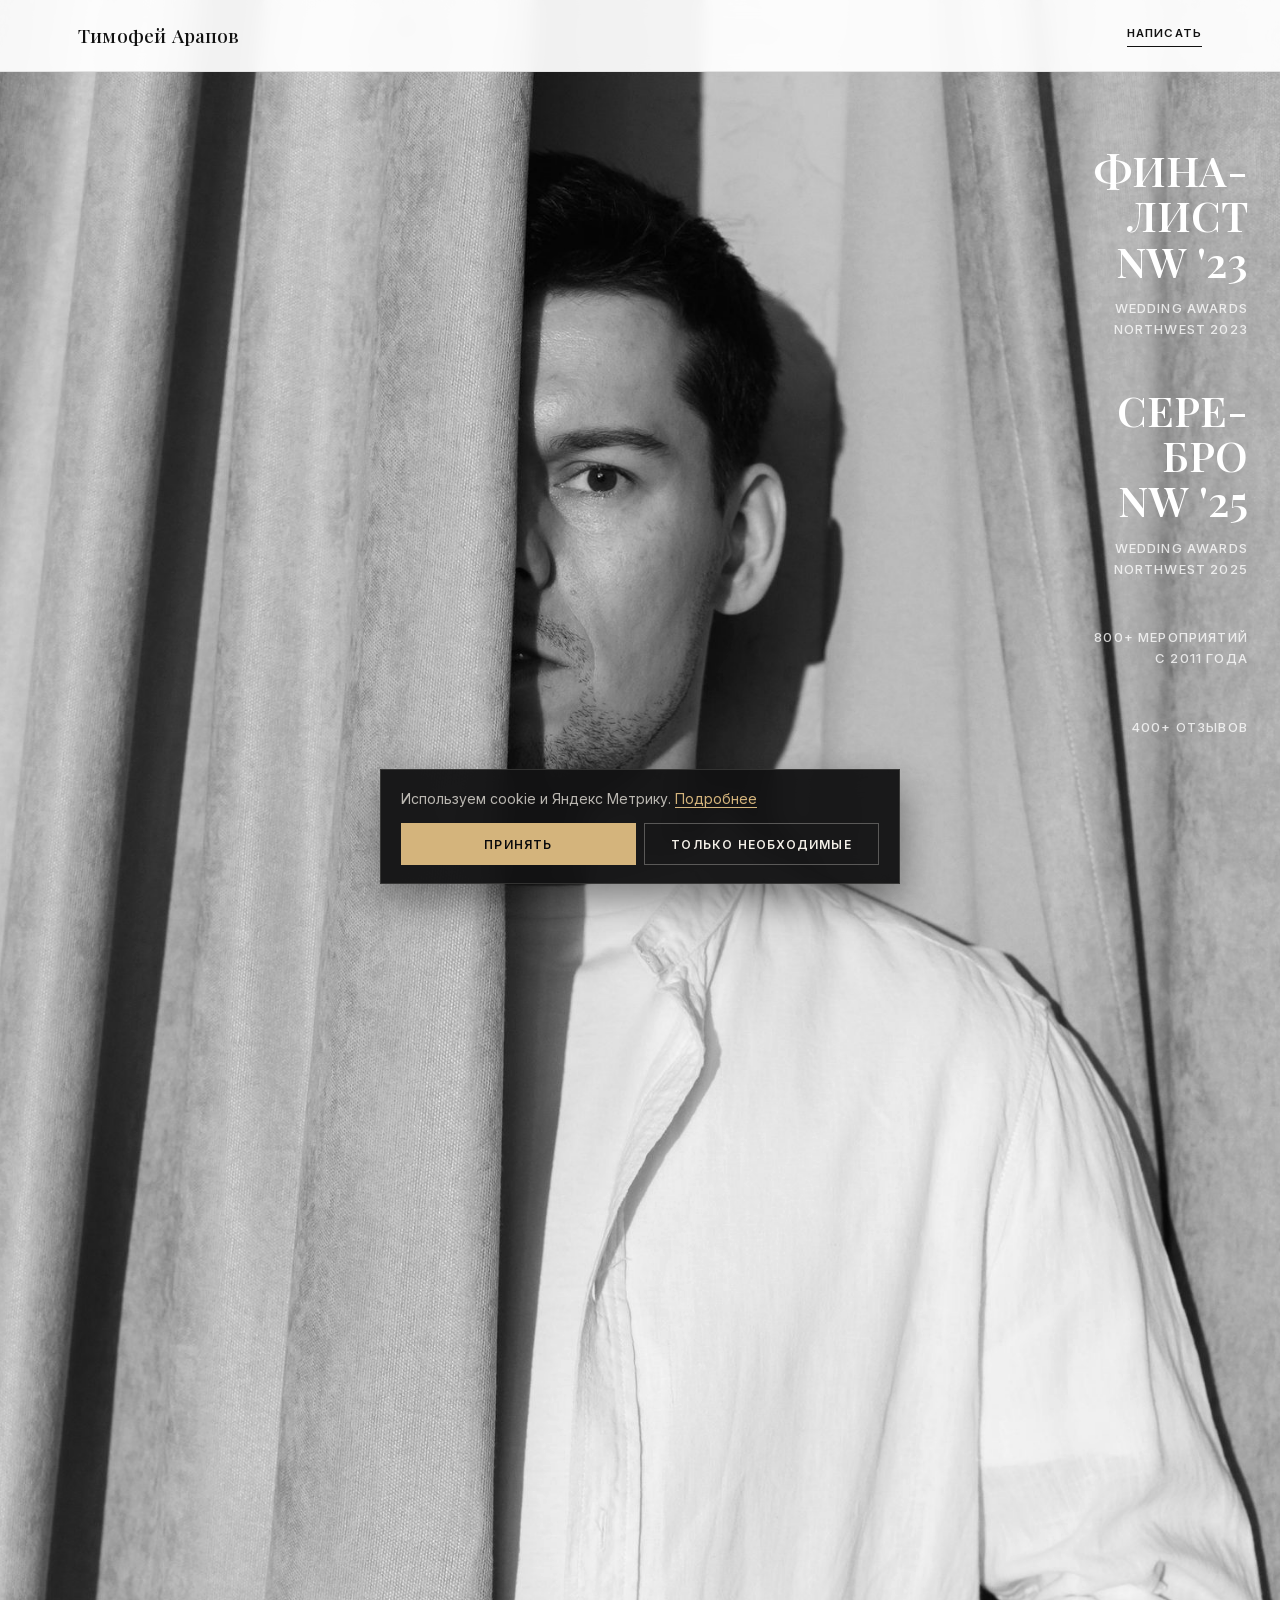
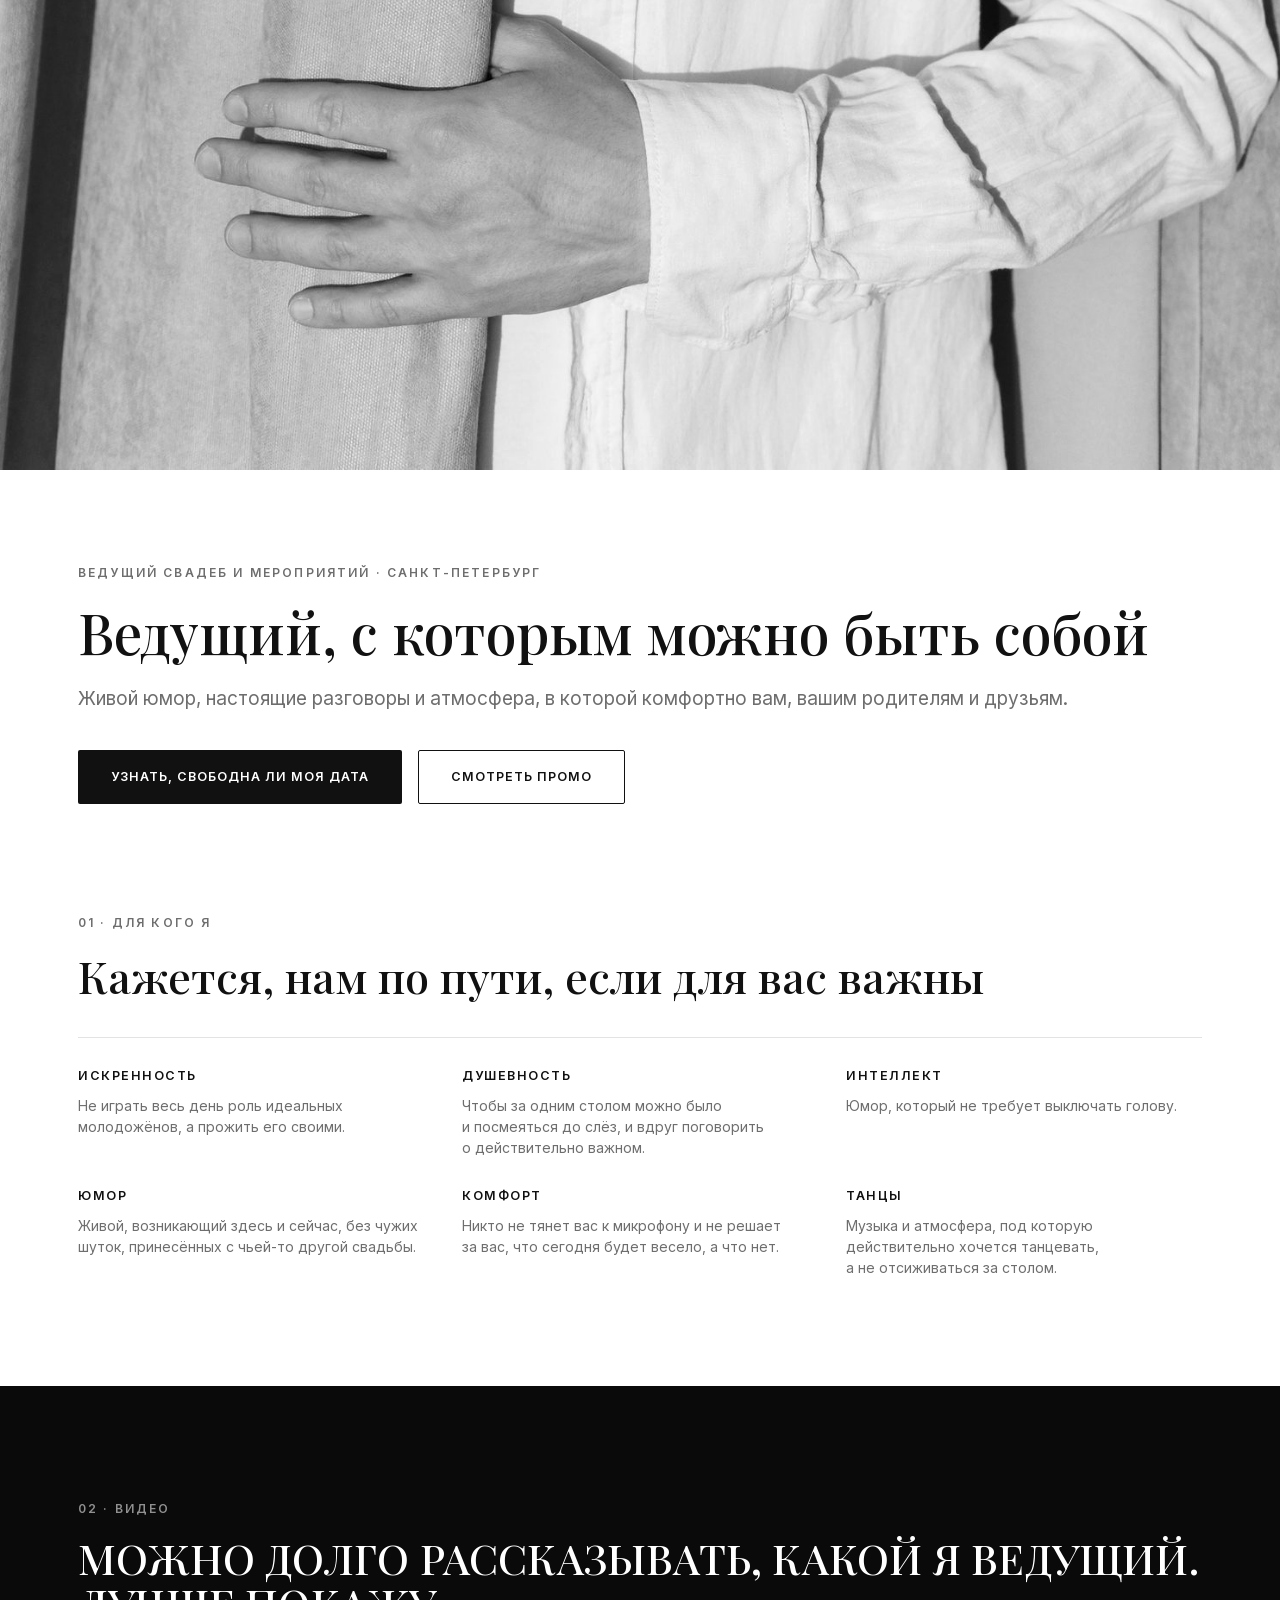
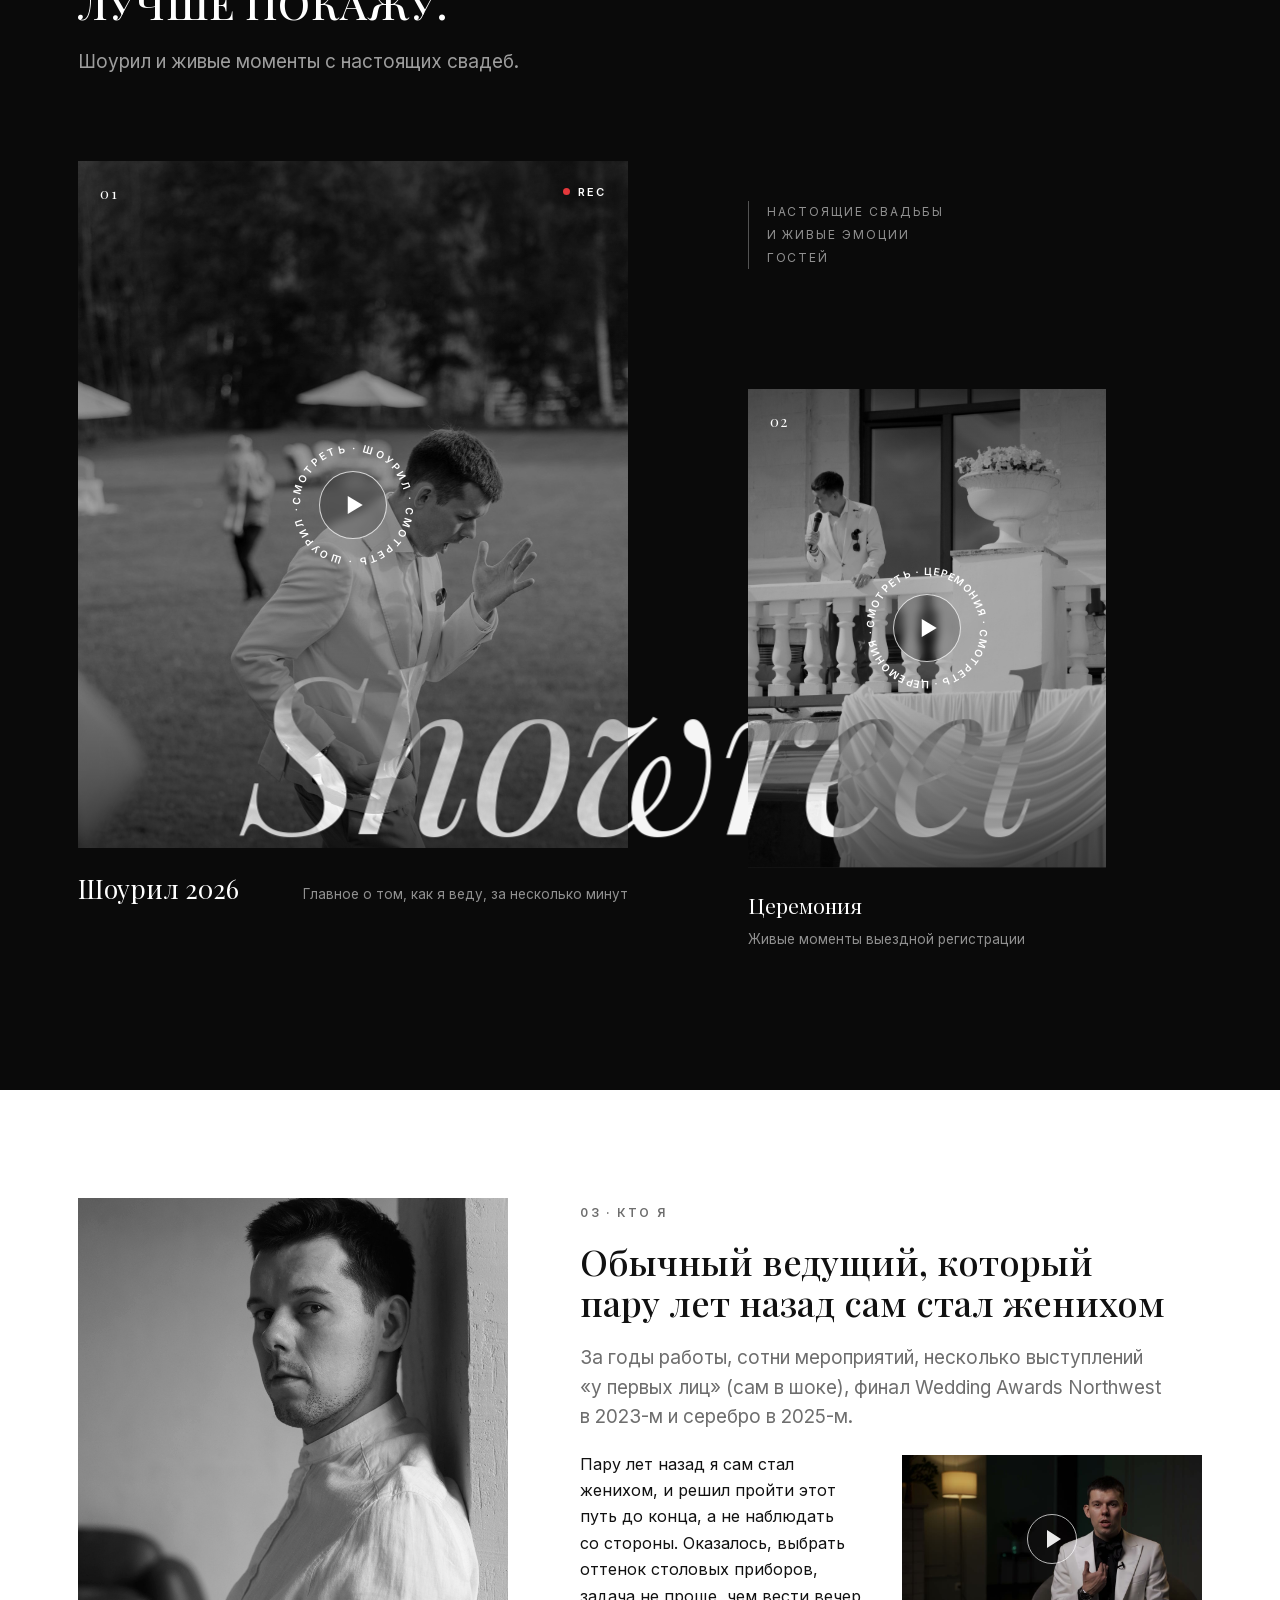
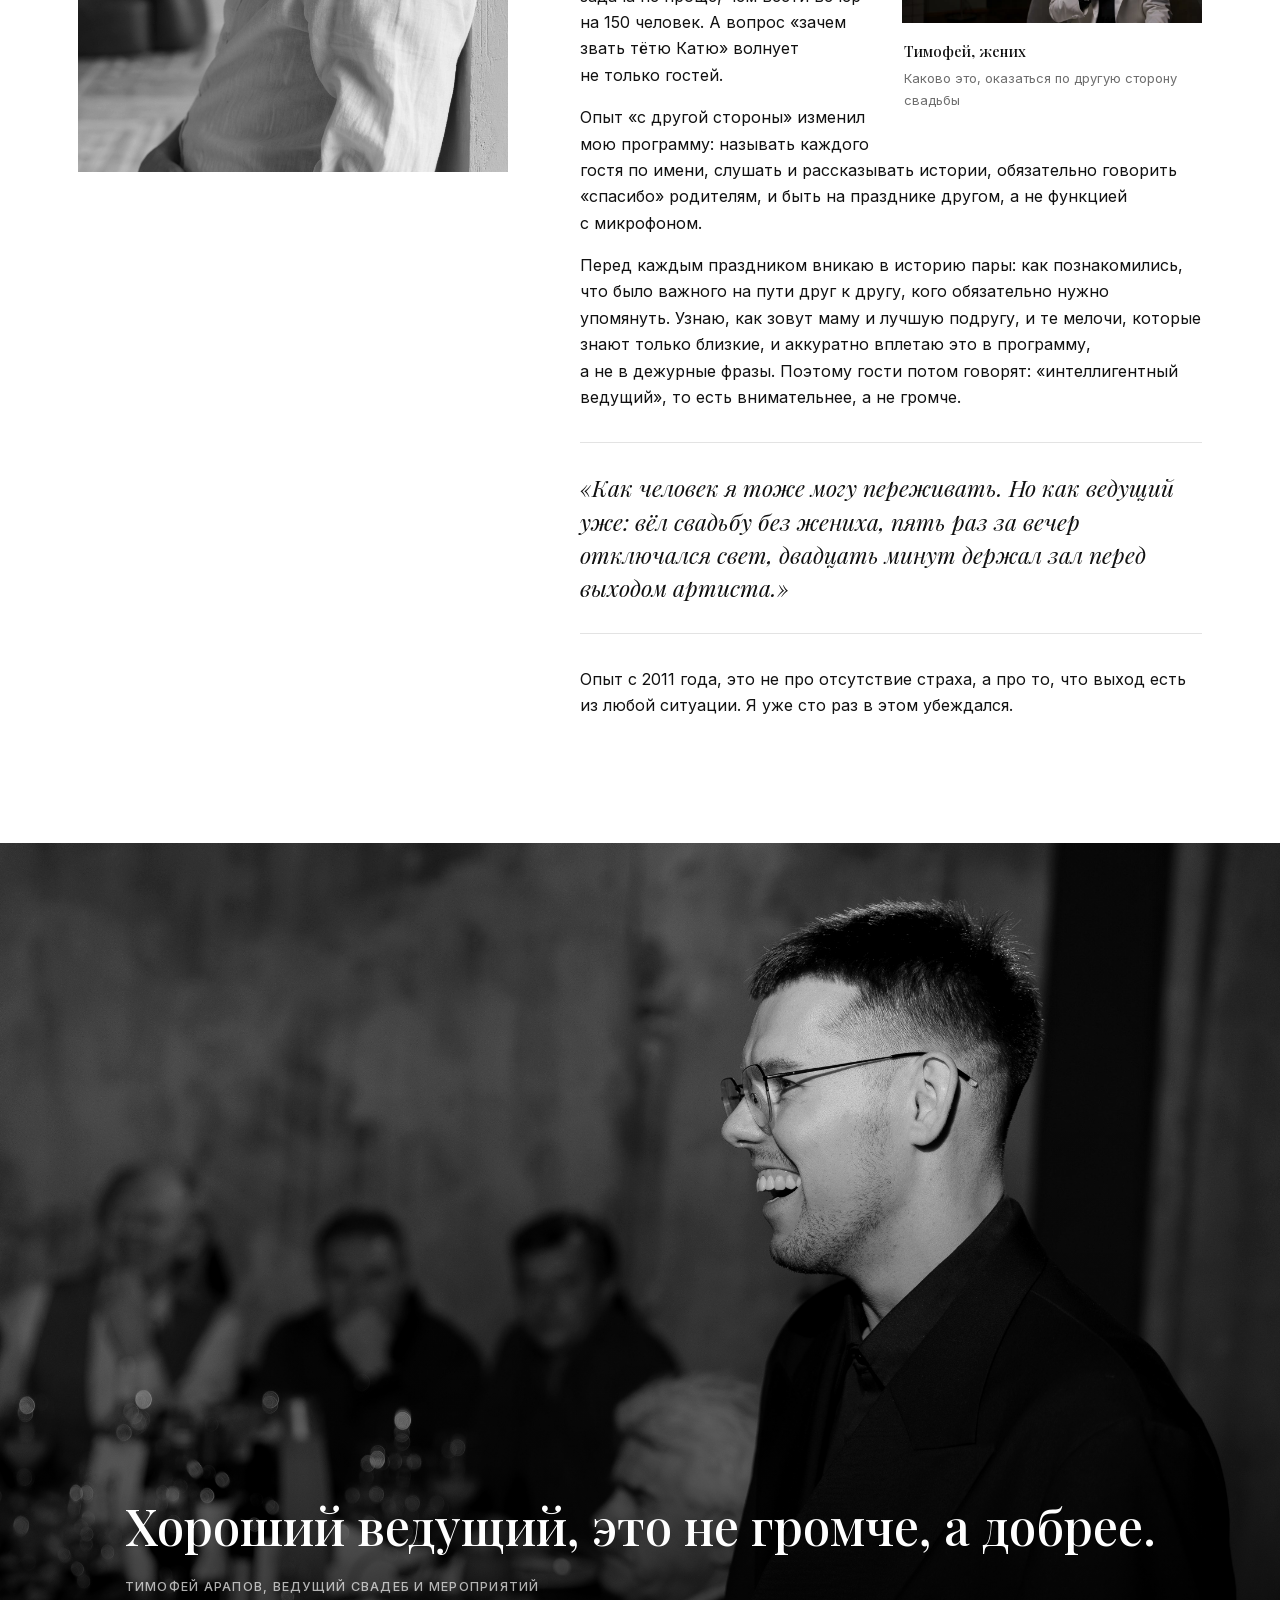
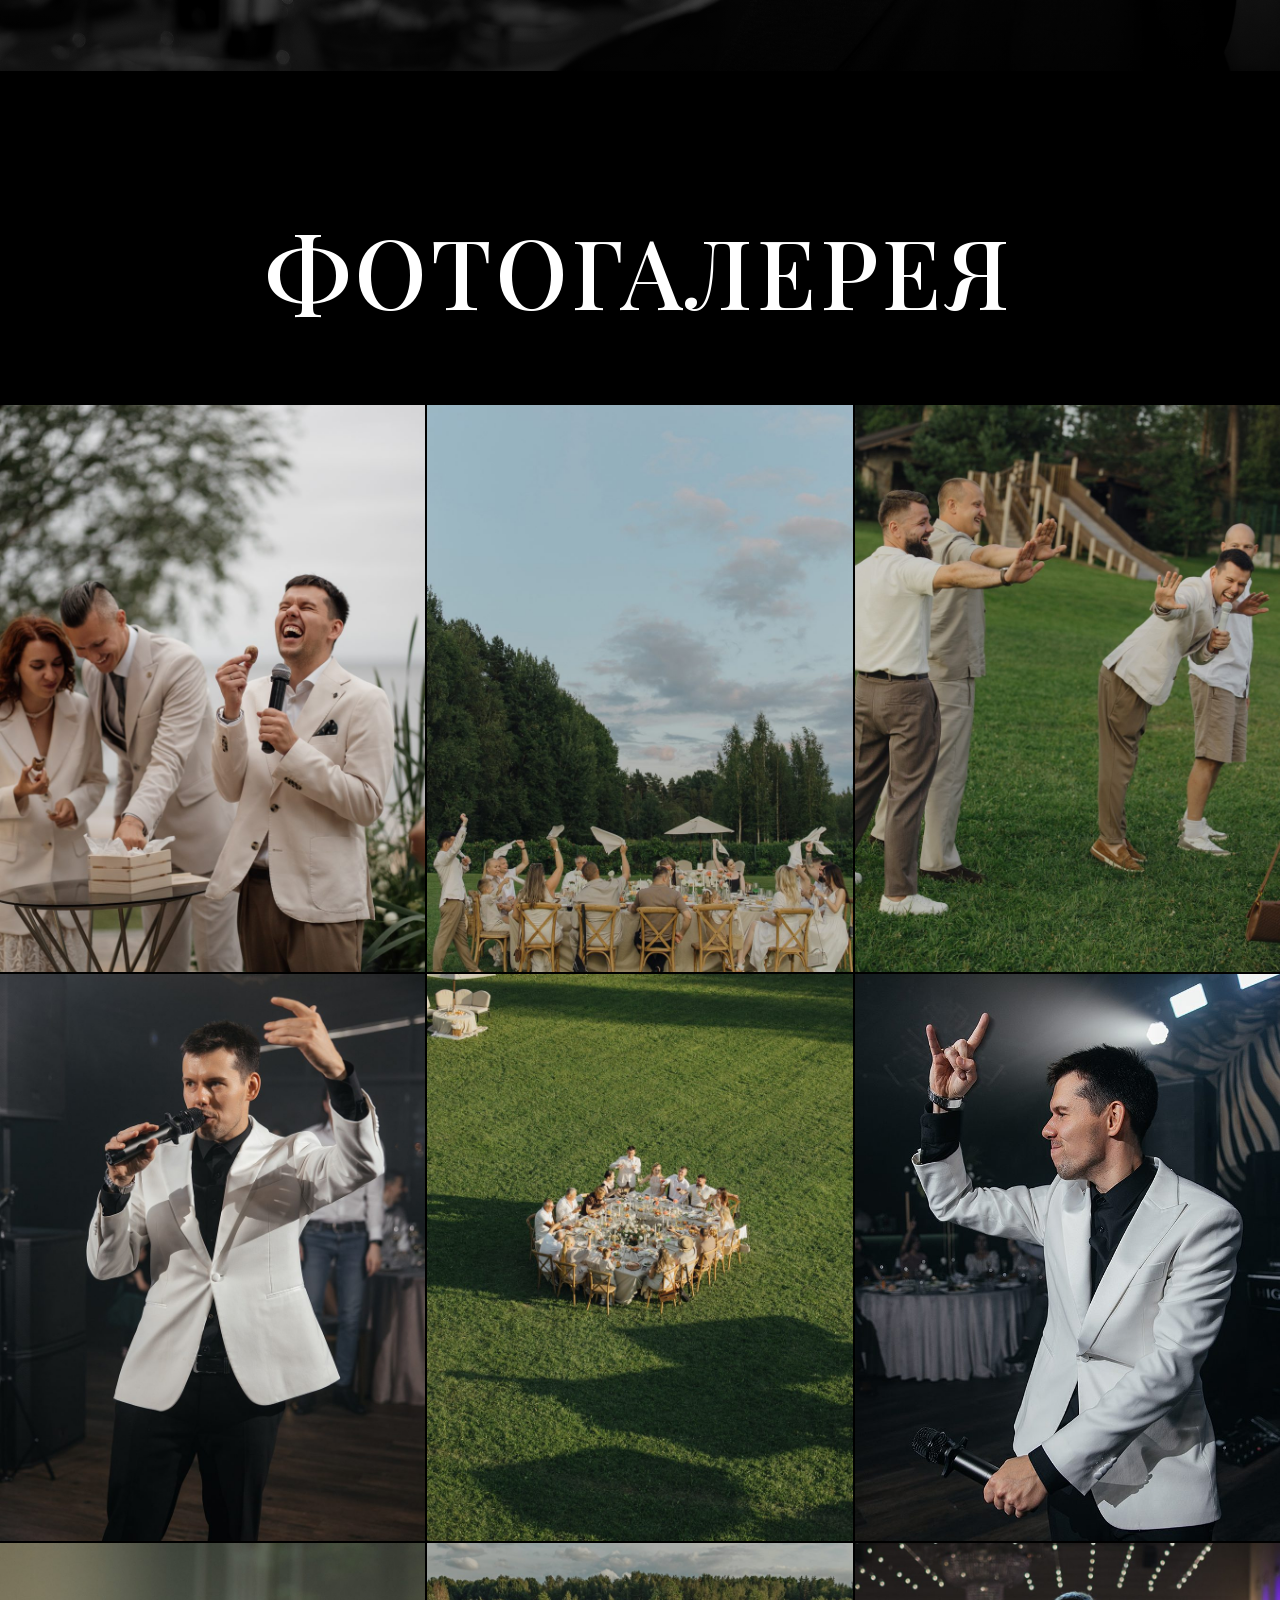
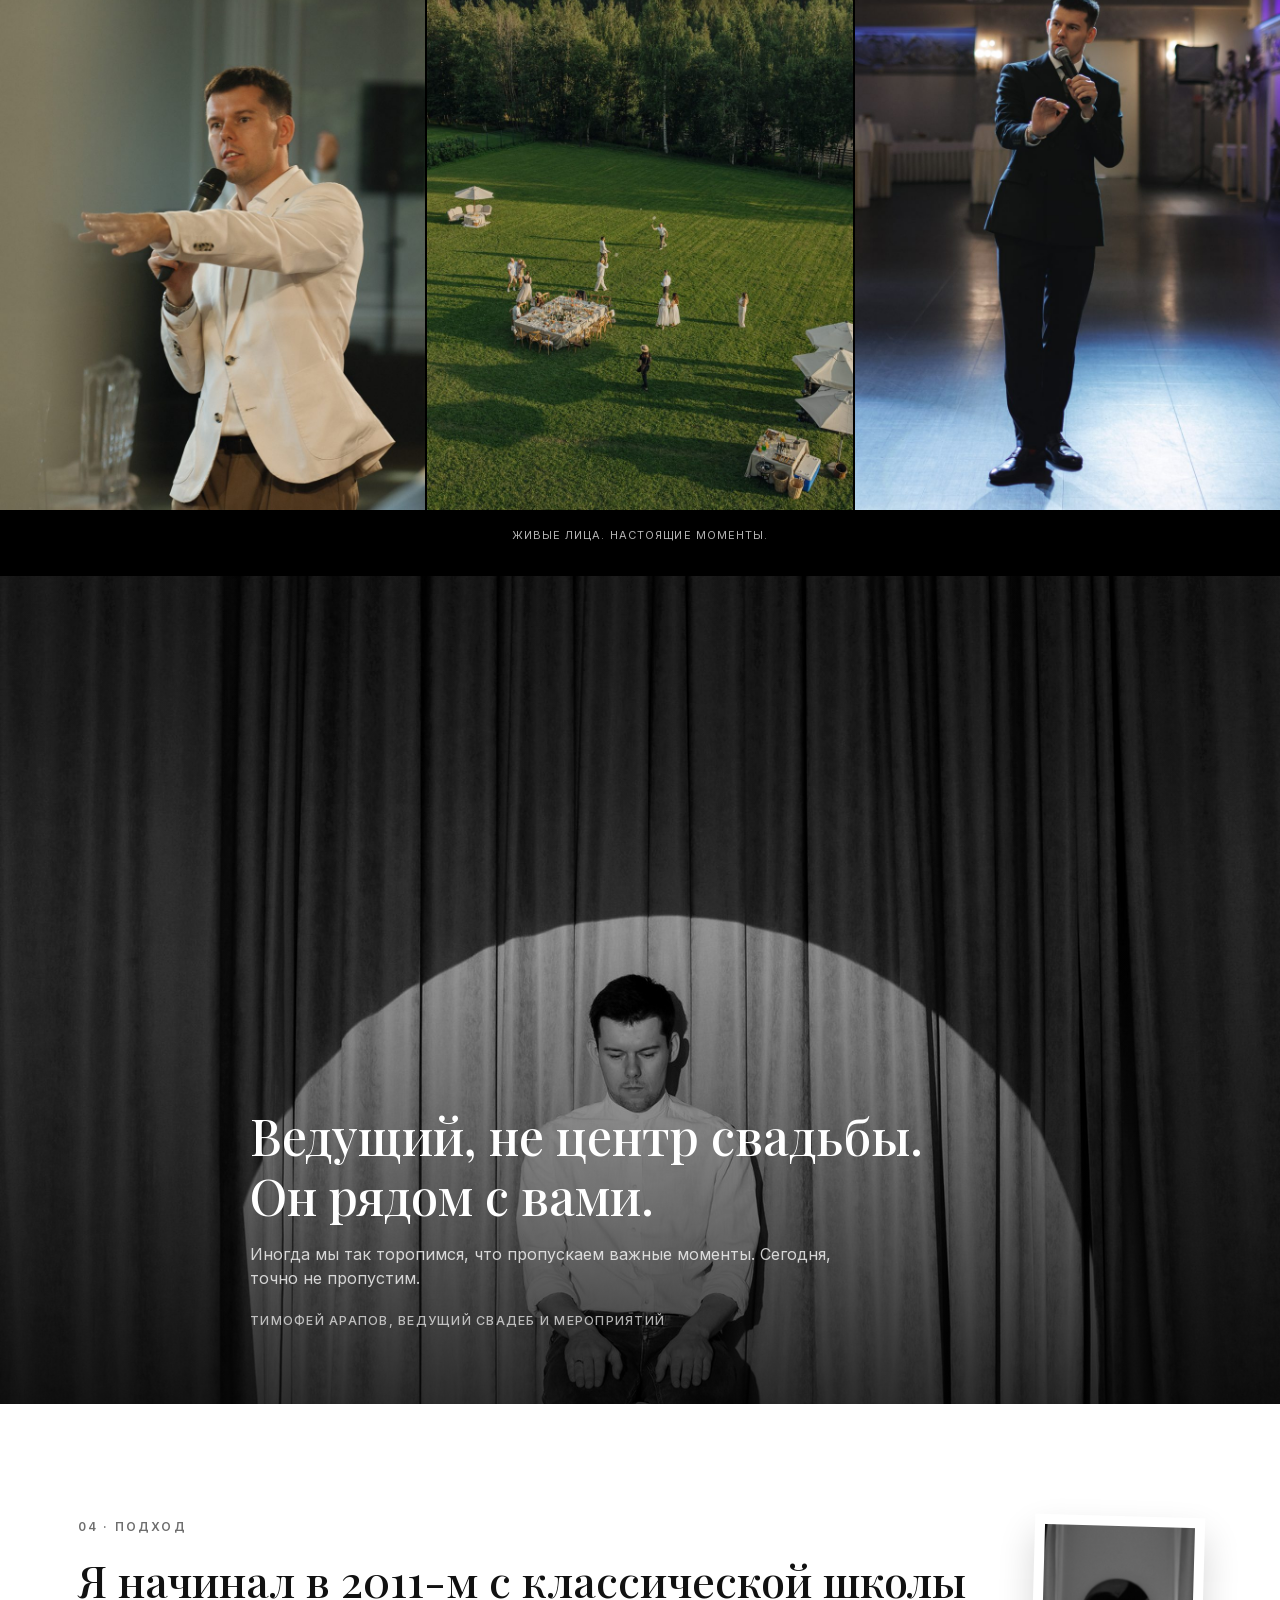
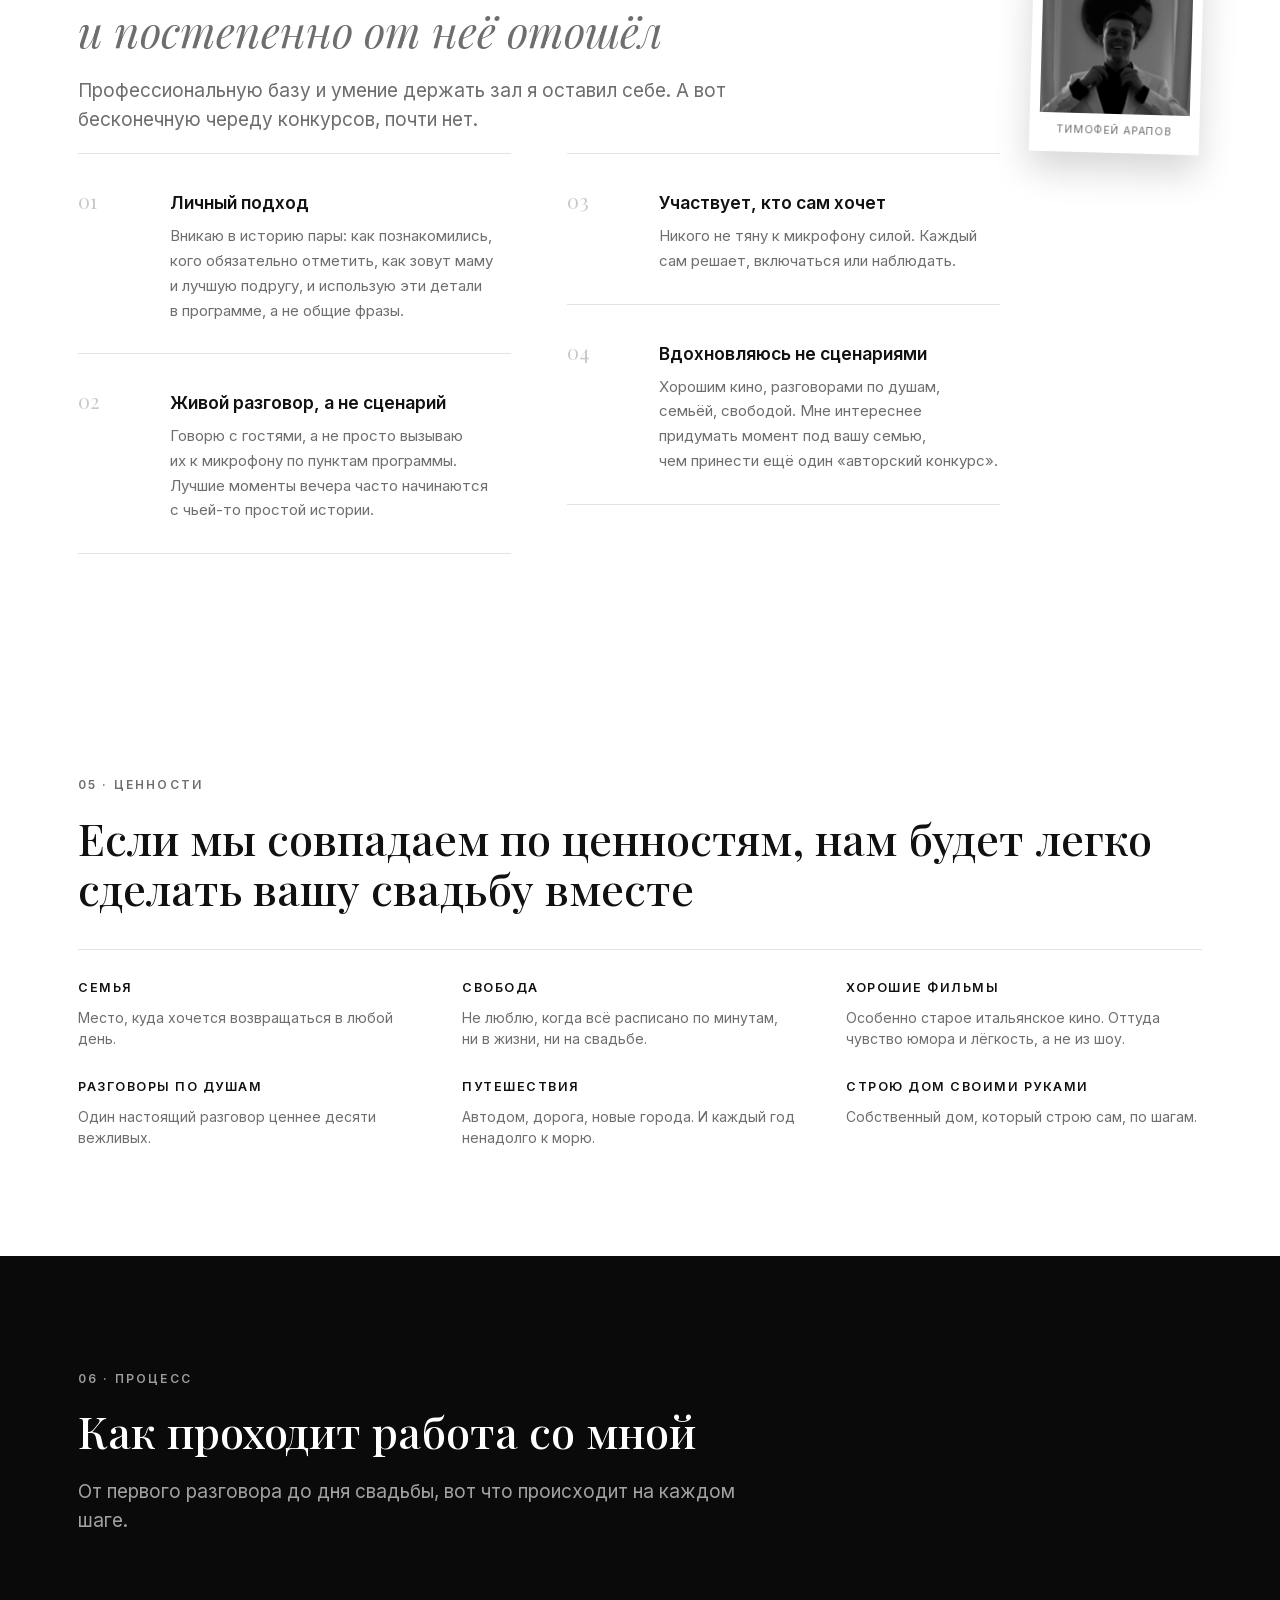
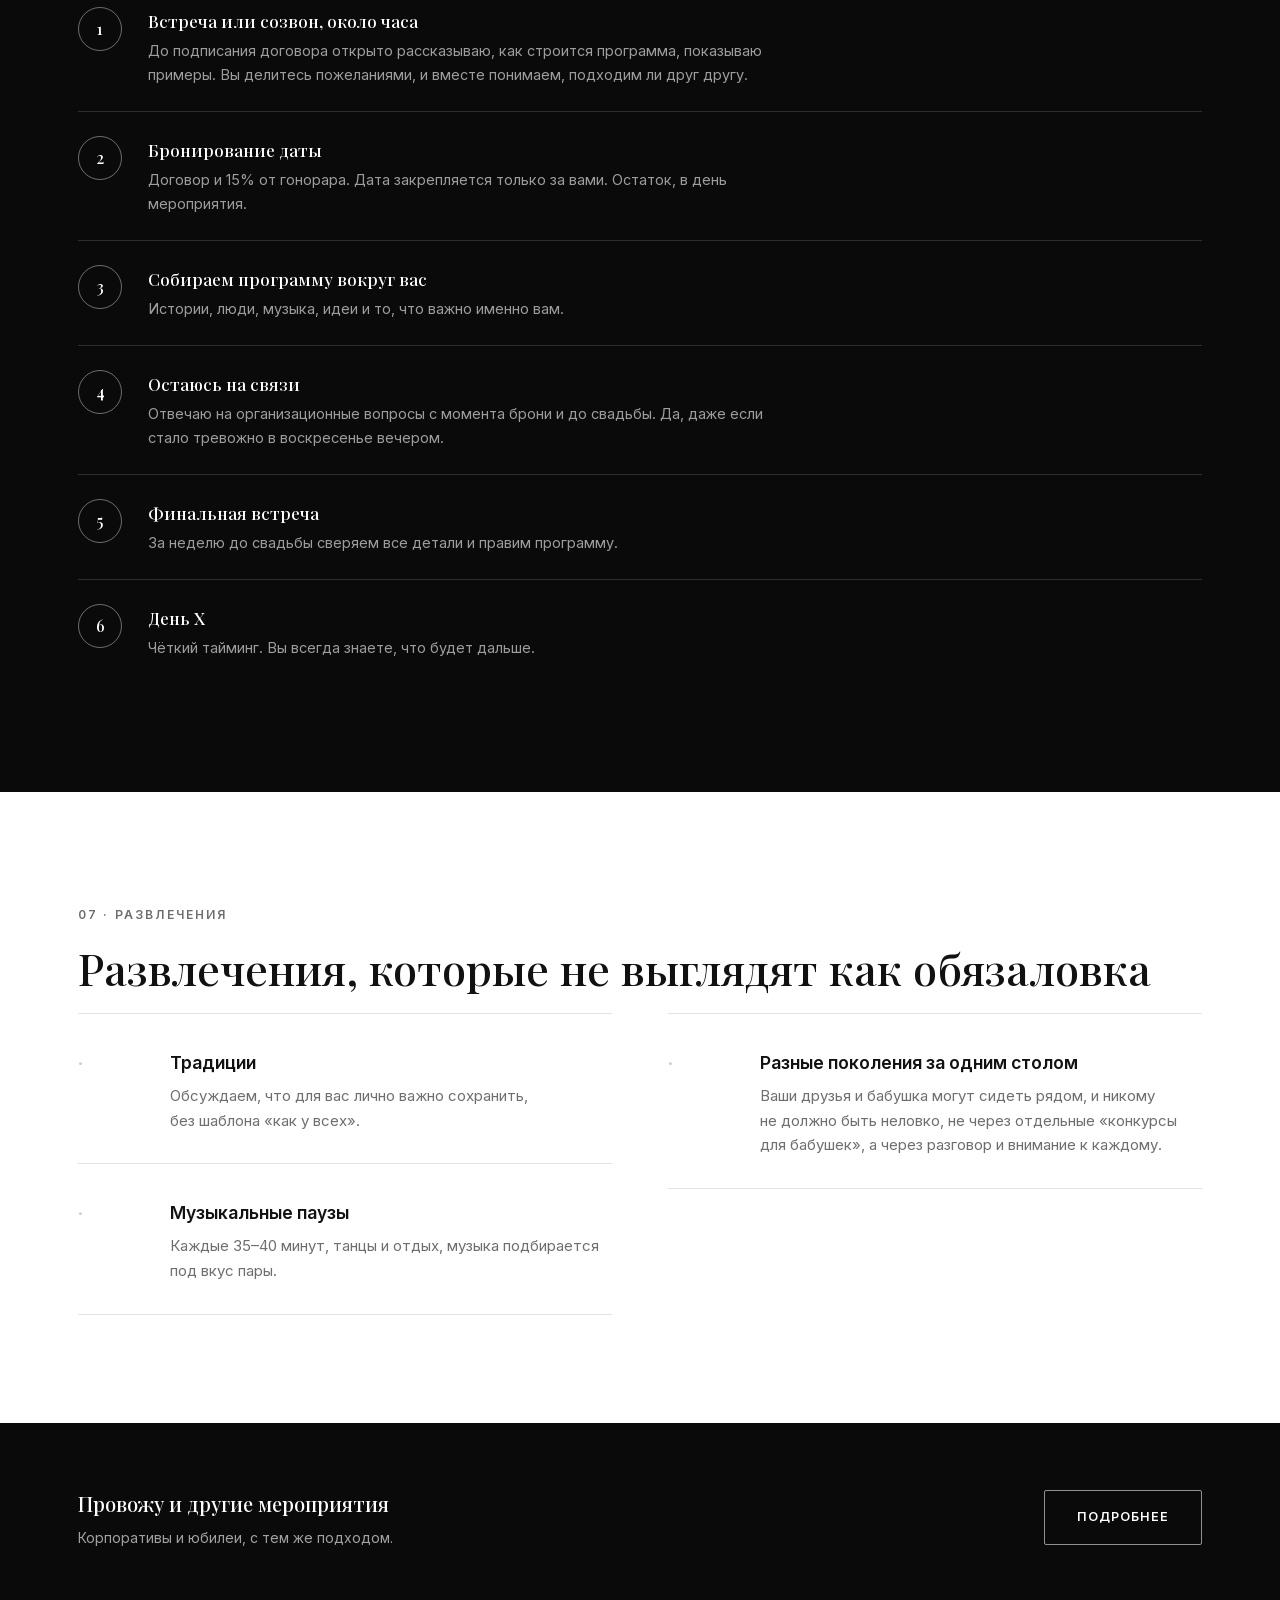
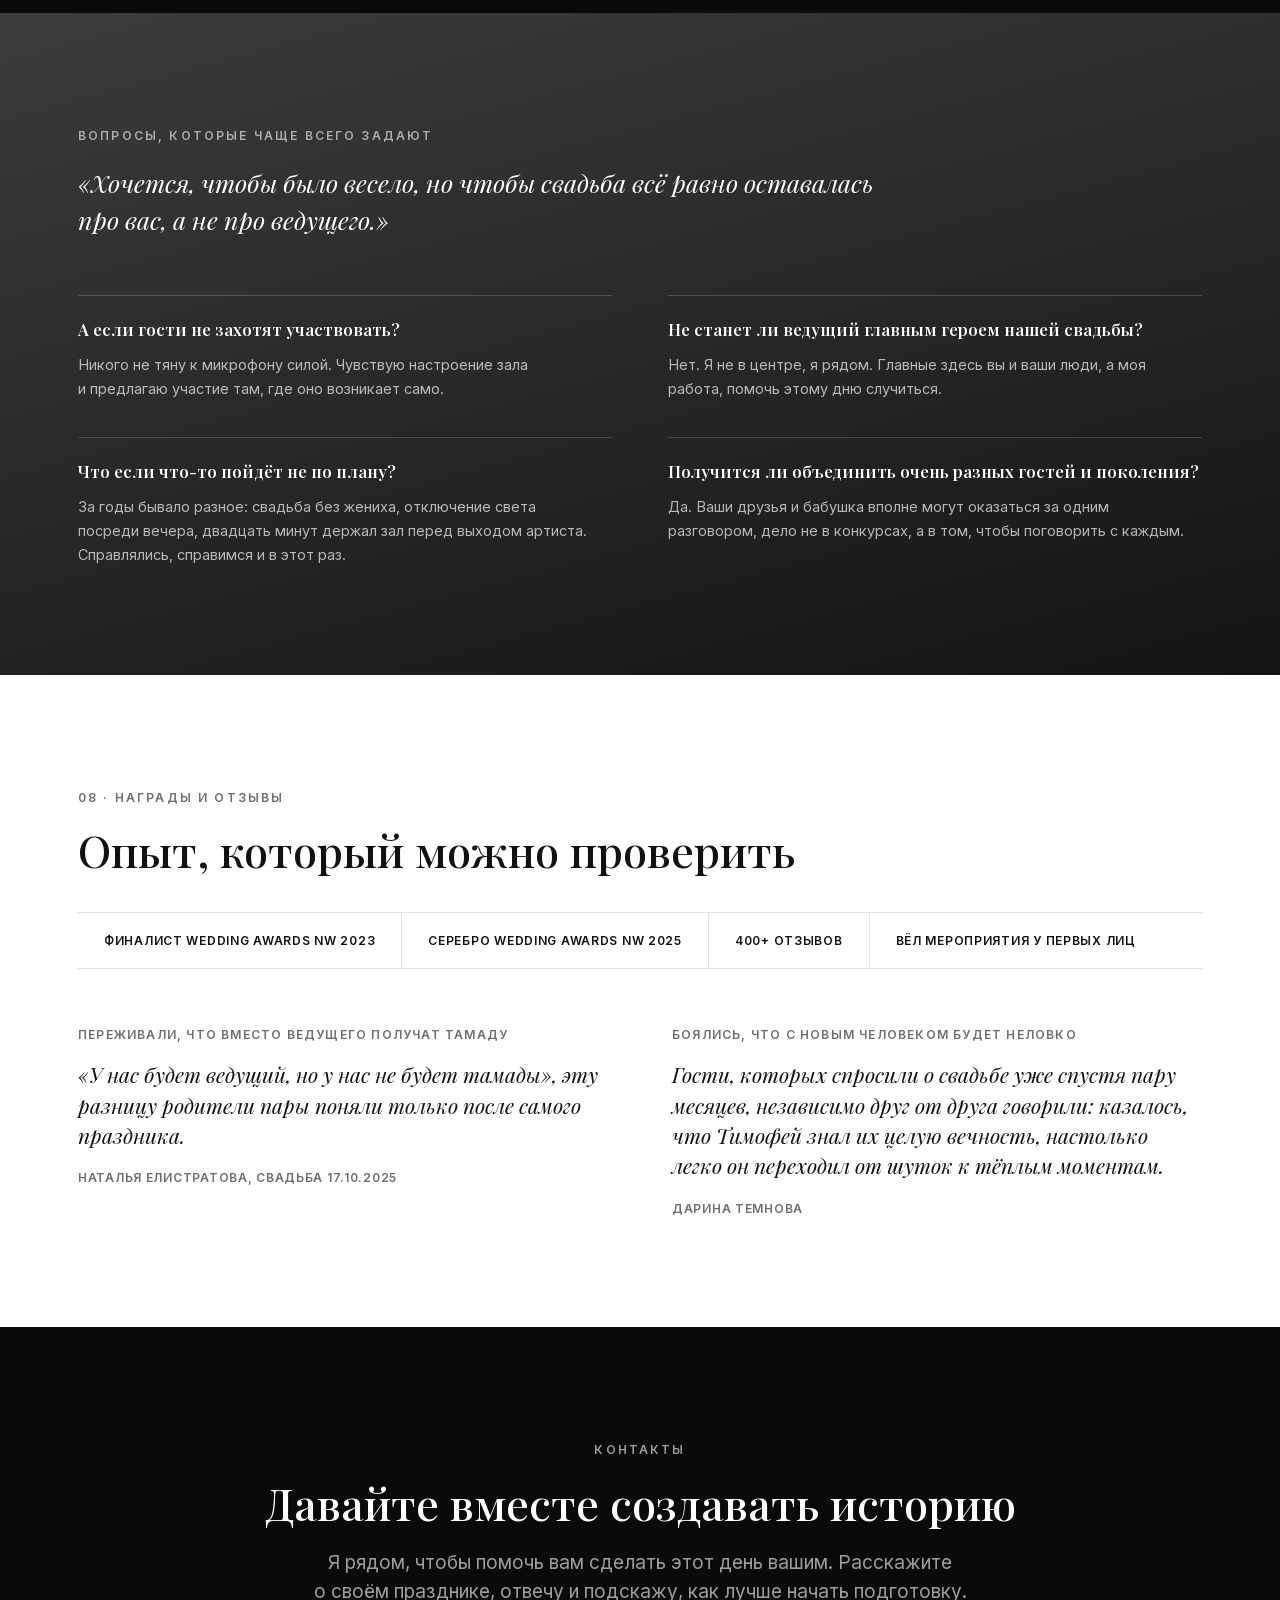
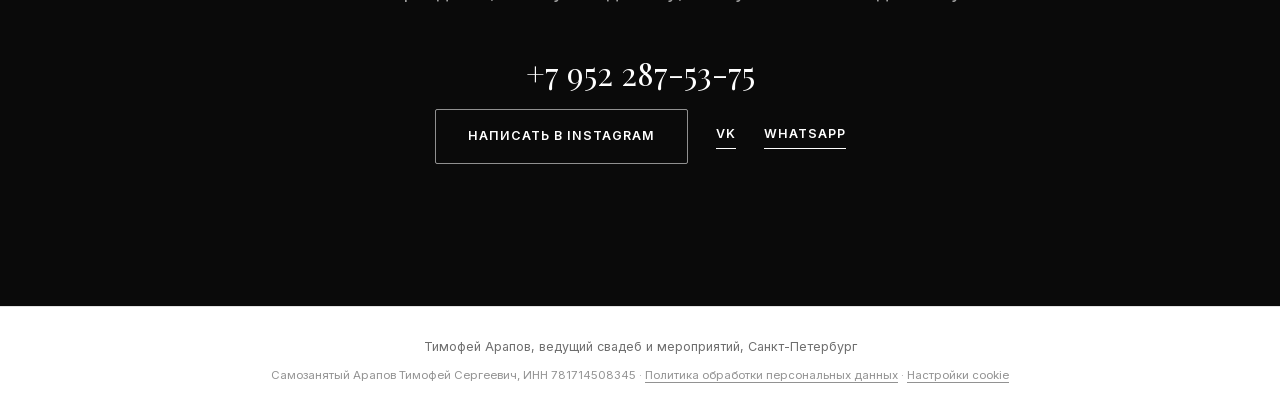
==== commit 68764253: "Link «Подробнее» to the corporate events page Co-Authored-By: Claude Opus 5.5 <noreply@anthropic.com" ====
--- a/index.html
+++ b/index.html
@@ -461,6 +461,16 @@
   @media (hover:none){.reel-media img{filter:contrast(1.02) brightness(.88) !important;}}
   footer .legal{display:block;margin-top:8px;font-size:11.5px;opacity:.75;}
   footer .legal a{color:inherit;border-bottom:1px solid currentColor;}
+  /* Нижняя панель на телефоне, как на странице корпоративов */
+  .tabbar{display:none;}
+  @media (max-width:860px){
+    .tabbar{display:grid;grid-template-columns:repeat(5,1fr);position:fixed;left:10px;right:10px;bottom:calc(10px + env(safe-area-inset-bottom,0px));z-index:95;background:rgba(18,18,19,.92);backdrop-filter:blur(18px);-webkit-backdrop-filter:blur(18px);border:1px solid rgba(255,255,255,.12);border-radius:20px;padding:6px;box-shadow:0 18px 40px rgba(0,0,0,.35);}
+    .tabbar a{display:flex;flex-direction:column;align-items:center;gap:4px;padding:8px 2px 6px;border-radius:14px;font-size:10.5px;font-weight:600;letter-spacing:.02em;color:rgba(255,255,255,.6);text-decoration:none;transition:background .3s,color .3s;}
+    .tabbar svg{width:22px;height:22px;stroke:currentColor;fill:none;stroke-width:1.5;}
+    .tabbar a.on{color:#fff;background:rgba(255,255,255,.1);}
+    .tabbar a.cta{color:#111;background:#fff;}
+    body{padding-bottom:calc(84px + env(safe-area-inset-bottom,0px));}
+  }
 </style>
 </head>
 <body>
@@ -692,8 +702,7 @@
       <h3>Провожу и&nbsp;другие мероприятия</h3>
       <p>Корпоративы и&nbsp;юбилеи, с&nbsp;тем&nbsp;же&nbsp;подходом.</p>
     </div>
-    <!-- TODO: заменить ссылку на отдельный лендинг для корпоративных мероприятий, когда он будет готов -->
-    <a href="#" class="btn btn-ghost-dark">Подробнее</a>
+    <a href="https://christina25031995.github.io/arapov-korporativy/" class="btn btn-ghost-dark">Подробнее</a>
   </div>
 </section>
 
@@ -894,5 +903,26 @@
     else if (v.webkitEnterFullscreen) v.webkitEnterFullscreen();
   }));
 </script>
+<nav class="tabbar" id="tabbar" aria-label="Разделы страницы">
+  <a href="#videos" data-sec="videos"><svg viewBox="0 0 24 24"><circle cx="12" cy="12" r="8.5"/><path d="M10 8.8v6.4l5.2-3.2z"/></svg>Видео</a>
+  <a href="#about" data-sec="about"><svg viewBox="0 0 24 24"><circle cx="12" cy="8.5" r="3.8"/><path d="M4.5 20c1.2-3.6 4.1-5.5 7.5-5.5s6.3 1.9 7.5 5.5"/></svg>Кто&nbsp;я</a>
+  <a href="#process" data-sec="process"><svg viewBox="0 0 24 24"><path d="M5 6.5h14M5 12h14M5 17.5h9"/></svg>Процесс</a>
+  <a href="#faq" data-sec="faq"><svg viewBox="0 0 24 24"><circle cx="12" cy="12" r="8.5"/><path d="M9.6 9.4a2.5 2.5 0 014.8.9c0 1.7-2.4 2.2-2.4 3.7"/><circle cx="12" cy="16.9" r=".6" fill="currentColor"/></svg>Вопросы</a>
+  <a href="#contact" data-sec="contact" class="cta"><svg viewBox="0 0 24 24"><path d="M4.5 6.5h15v10h-9l-4 3.5v-3.5h-2z"/></svg>Написать</a>
+</nav>
+<script>
+  (function () {
+    const tabbar = document.getElementById('tabbar');
+    const links = [...tabbar.querySelectorAll('a')];
+    const secs = links.map((a) => document.getElementById(a.dataset.sec));
+    function onTab() {
+      let cur = -1;
+      secs.forEach((sec, i) => { if (sec && sec.getBoundingClientRect().top < innerHeight * 0.45) cur = i; });
+      links.forEach((a, i) => a.classList.toggle('on', i === cur && !a.classList.contains('cta')));
+    }
+    window.addEventListener('scroll', onTab, { passive: true });
+    onTab();
+  })();
+</script>
 </body>
 </html>
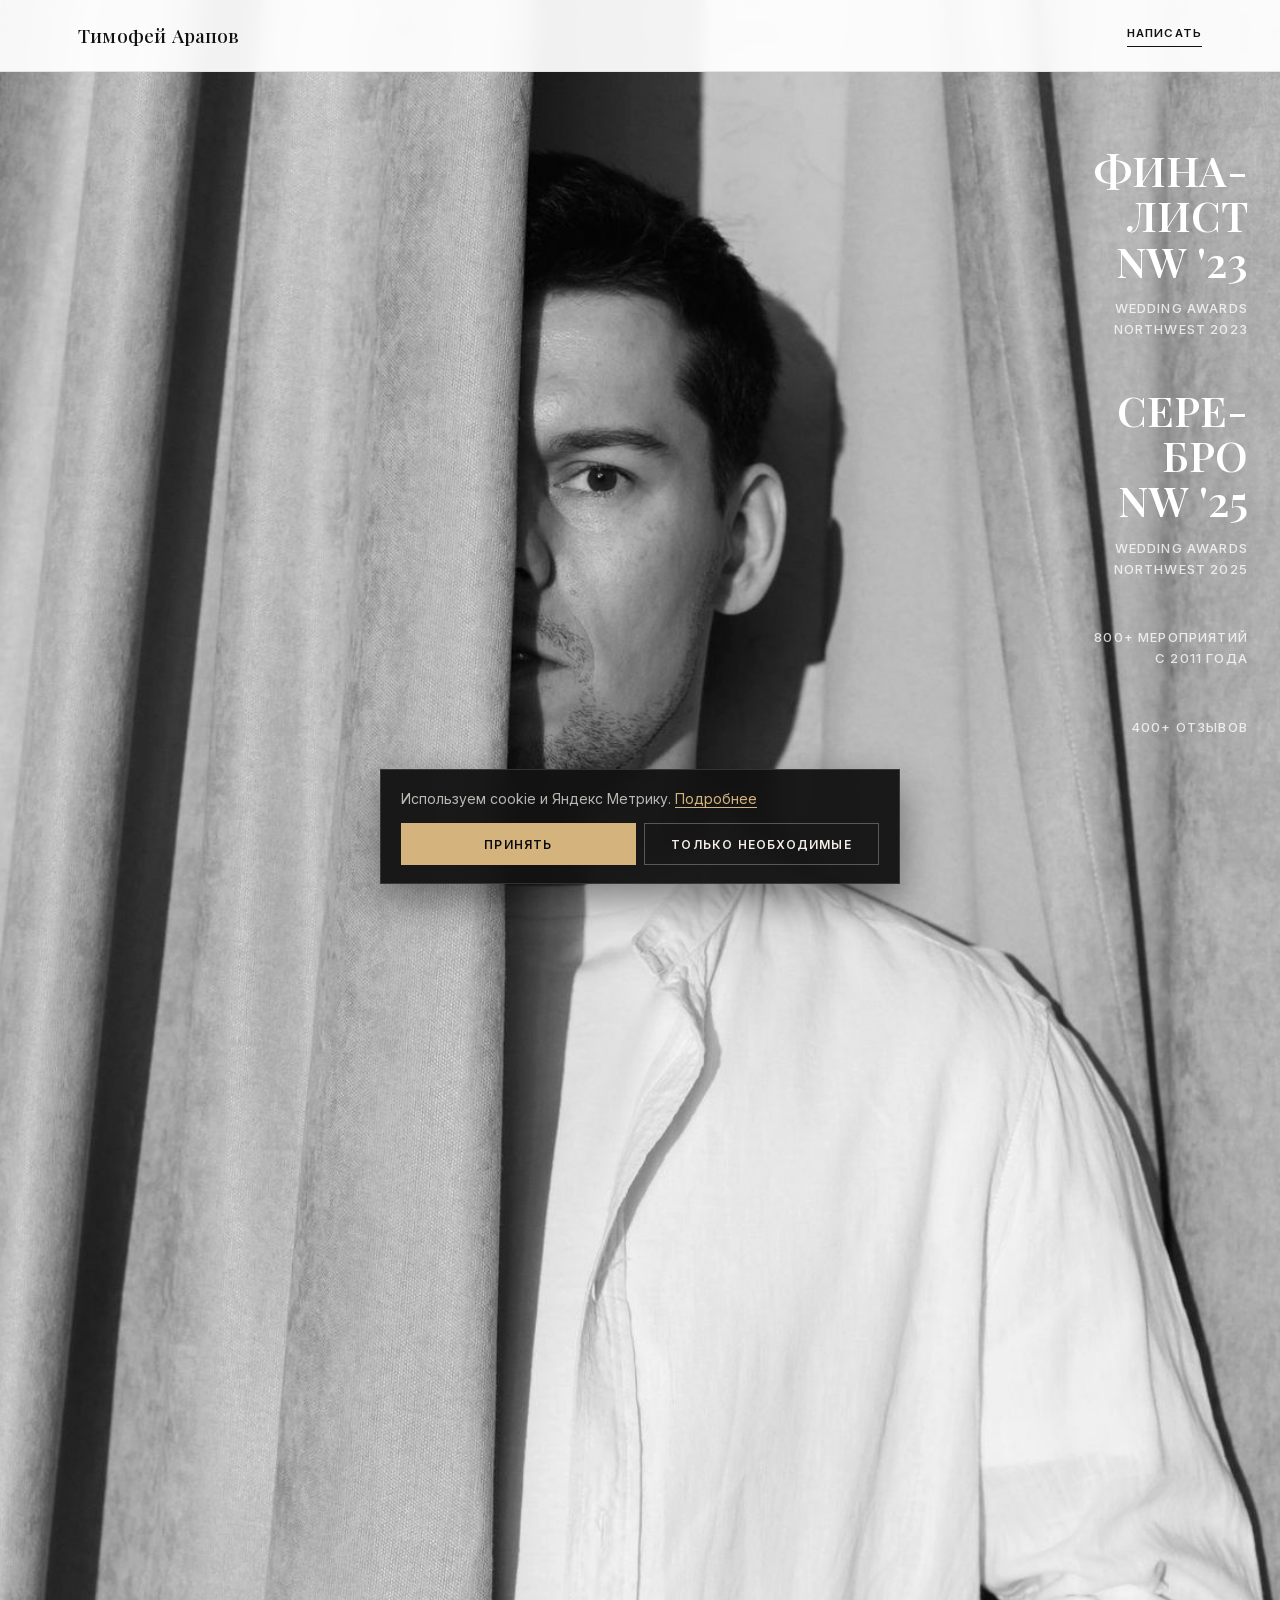
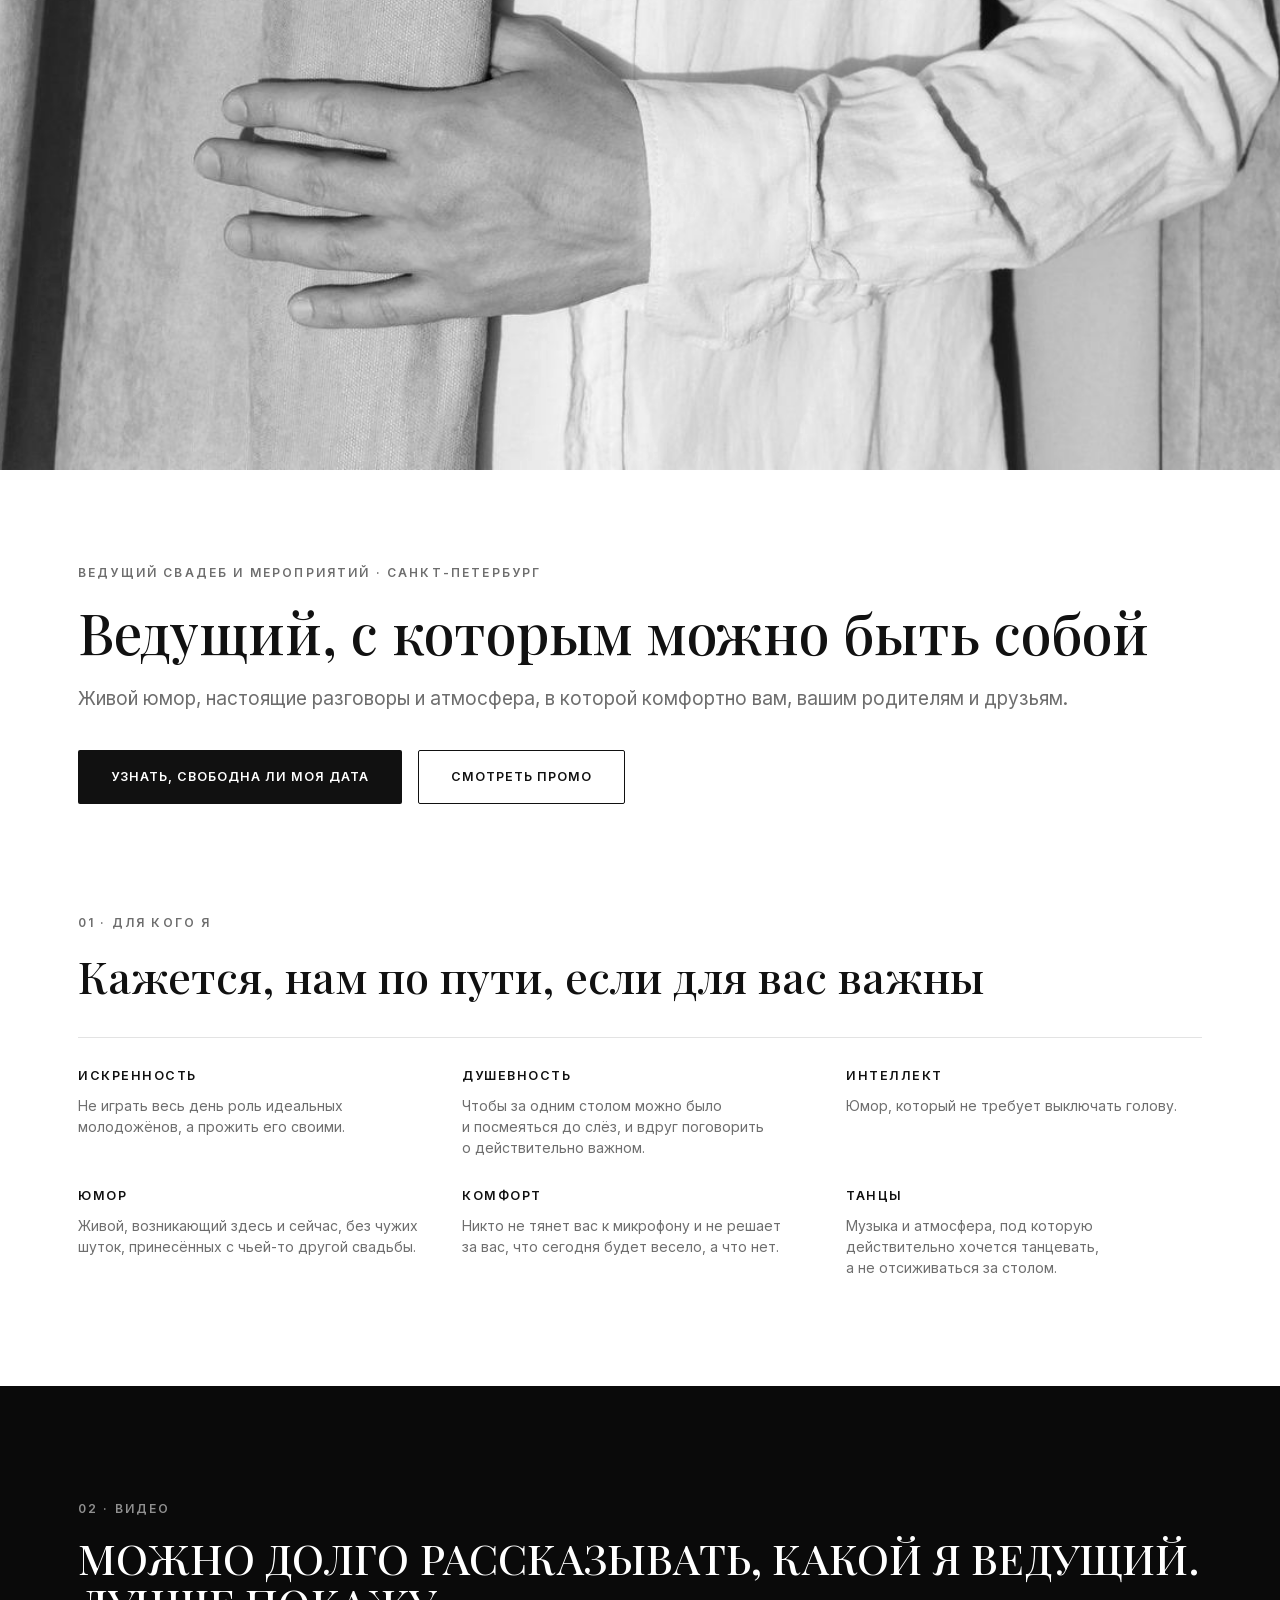
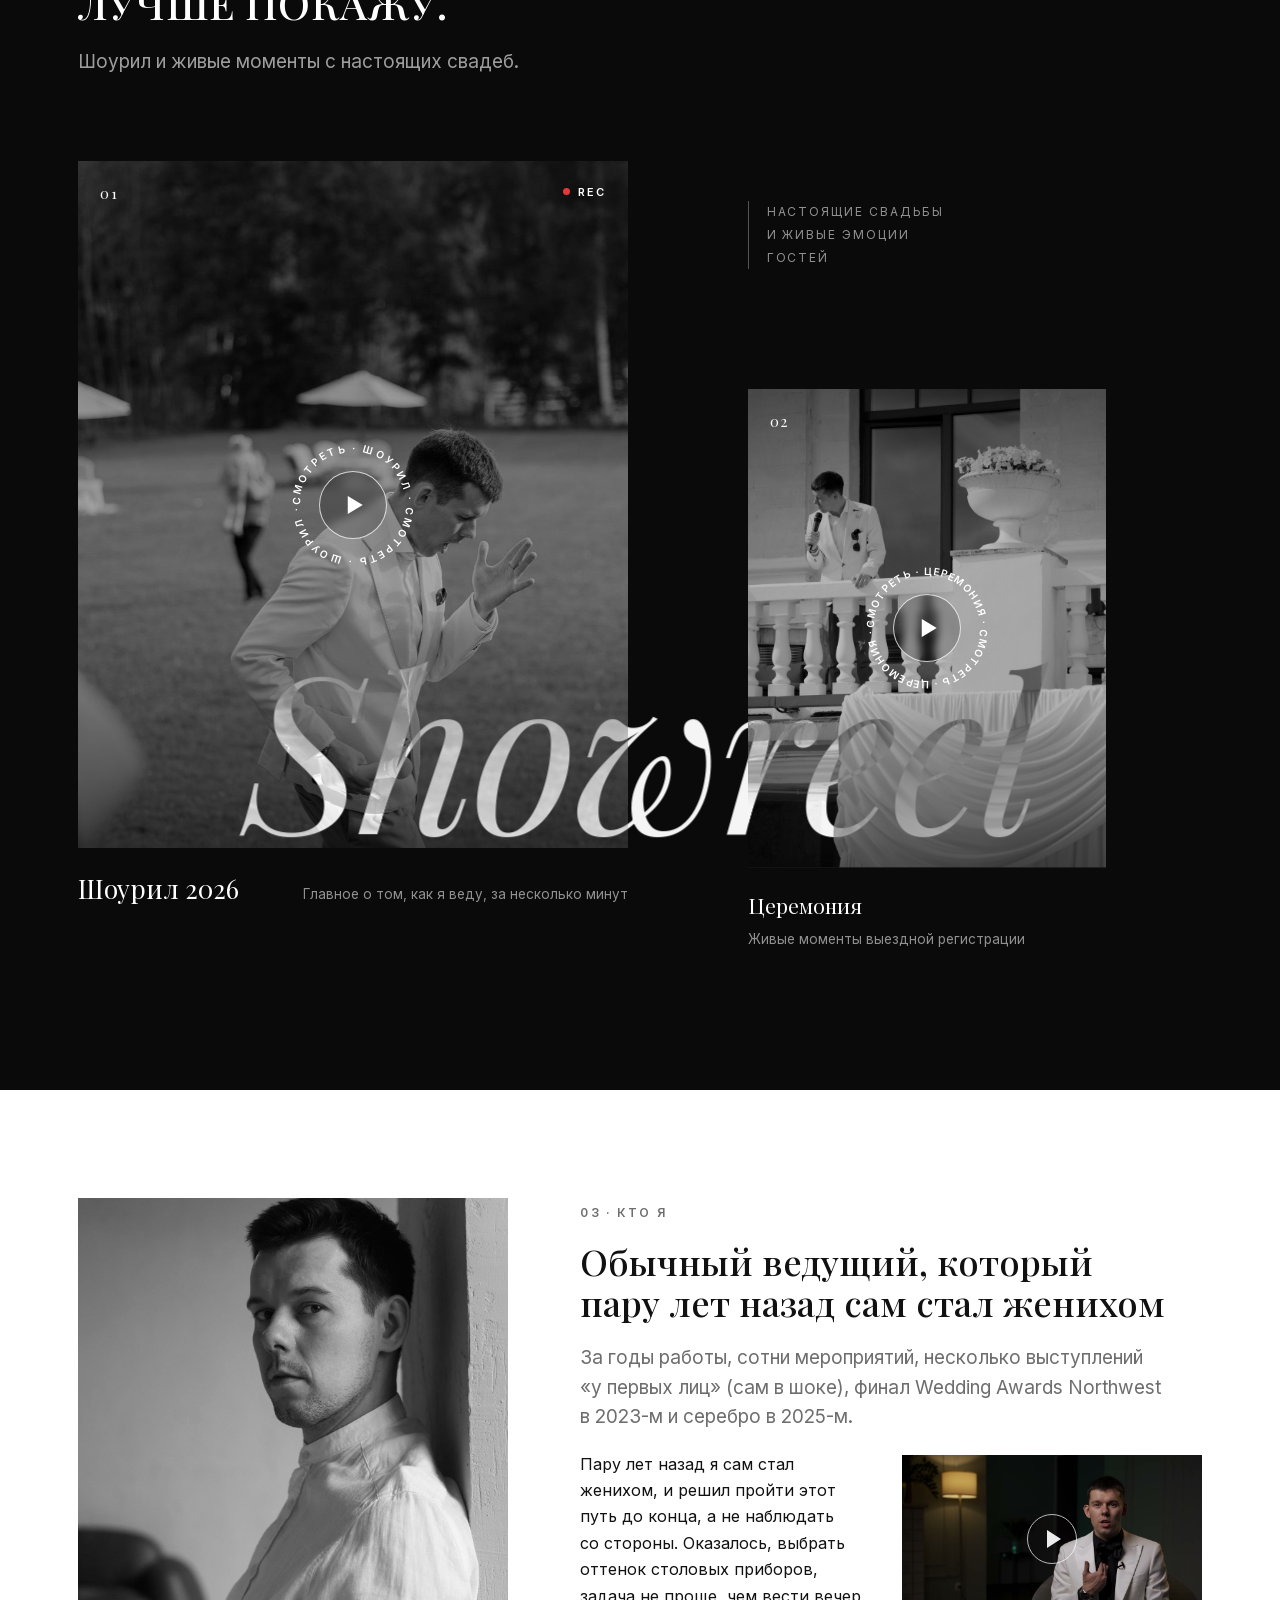
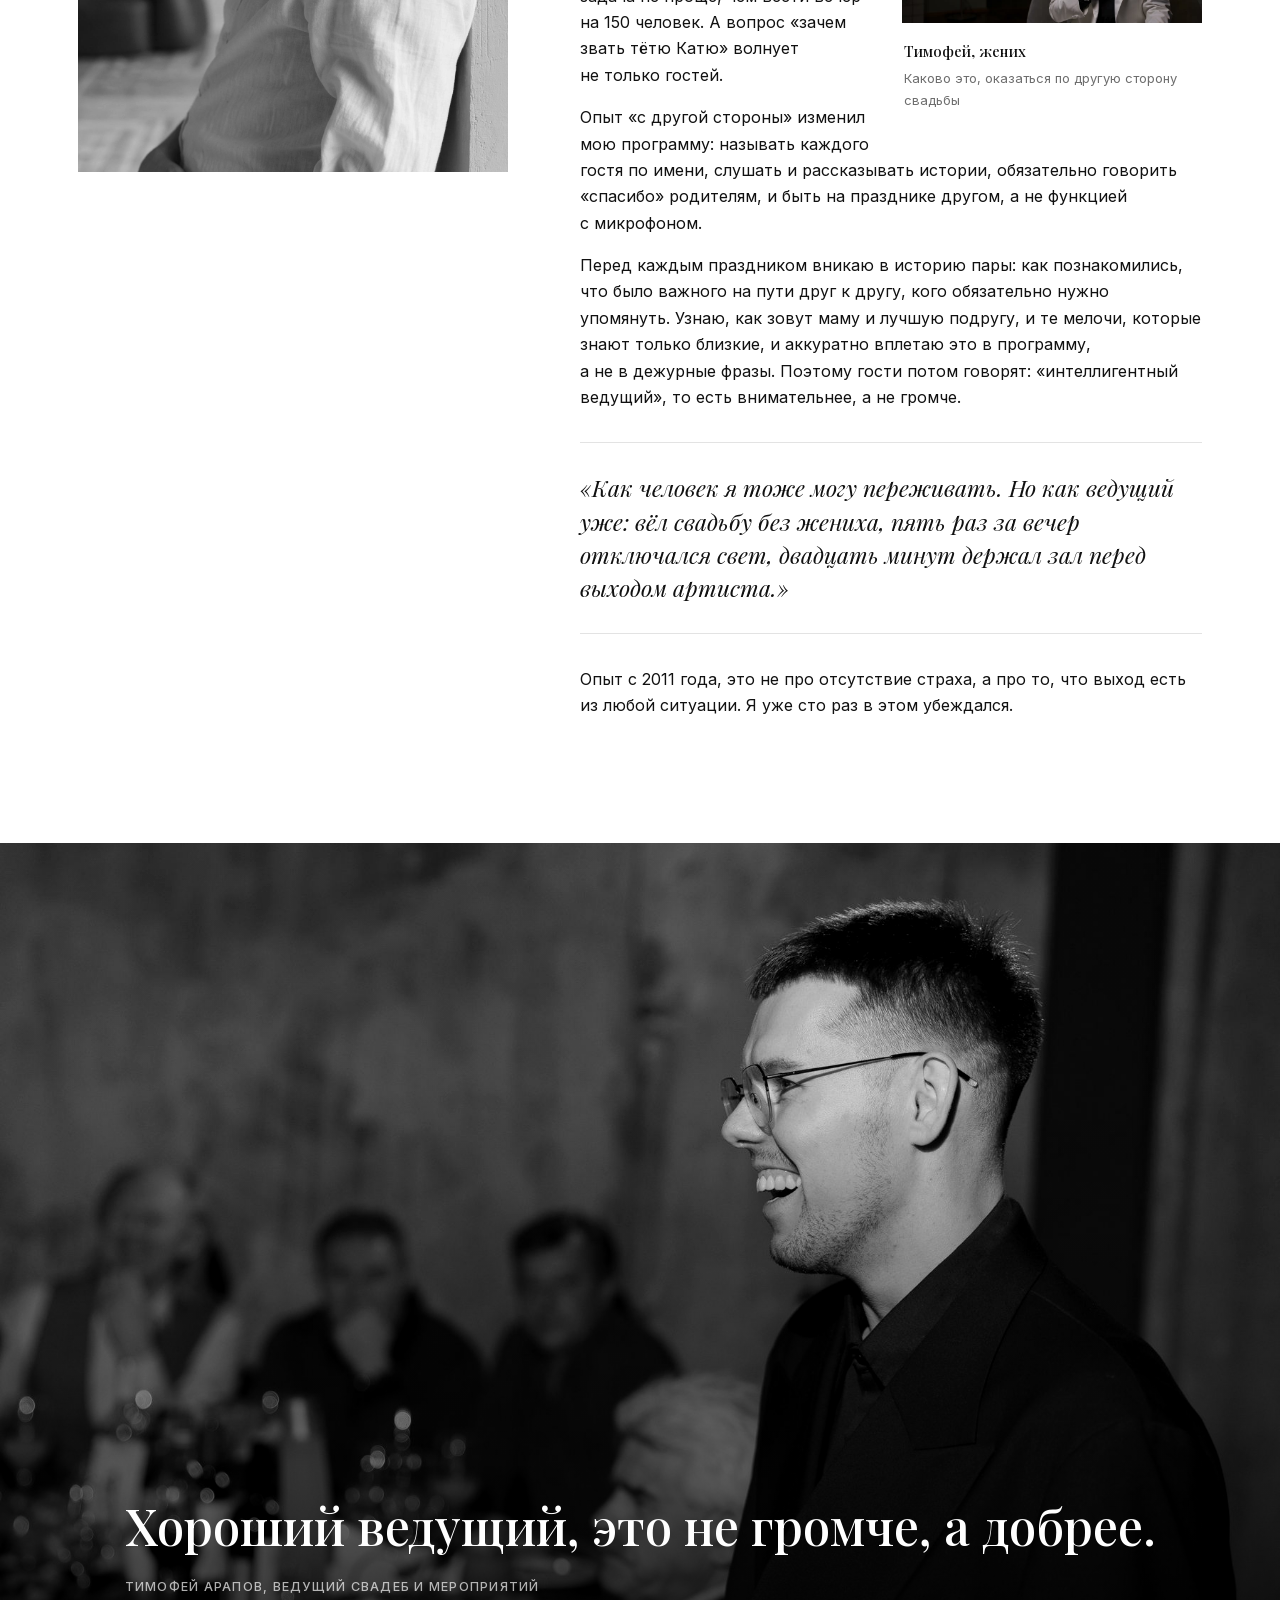
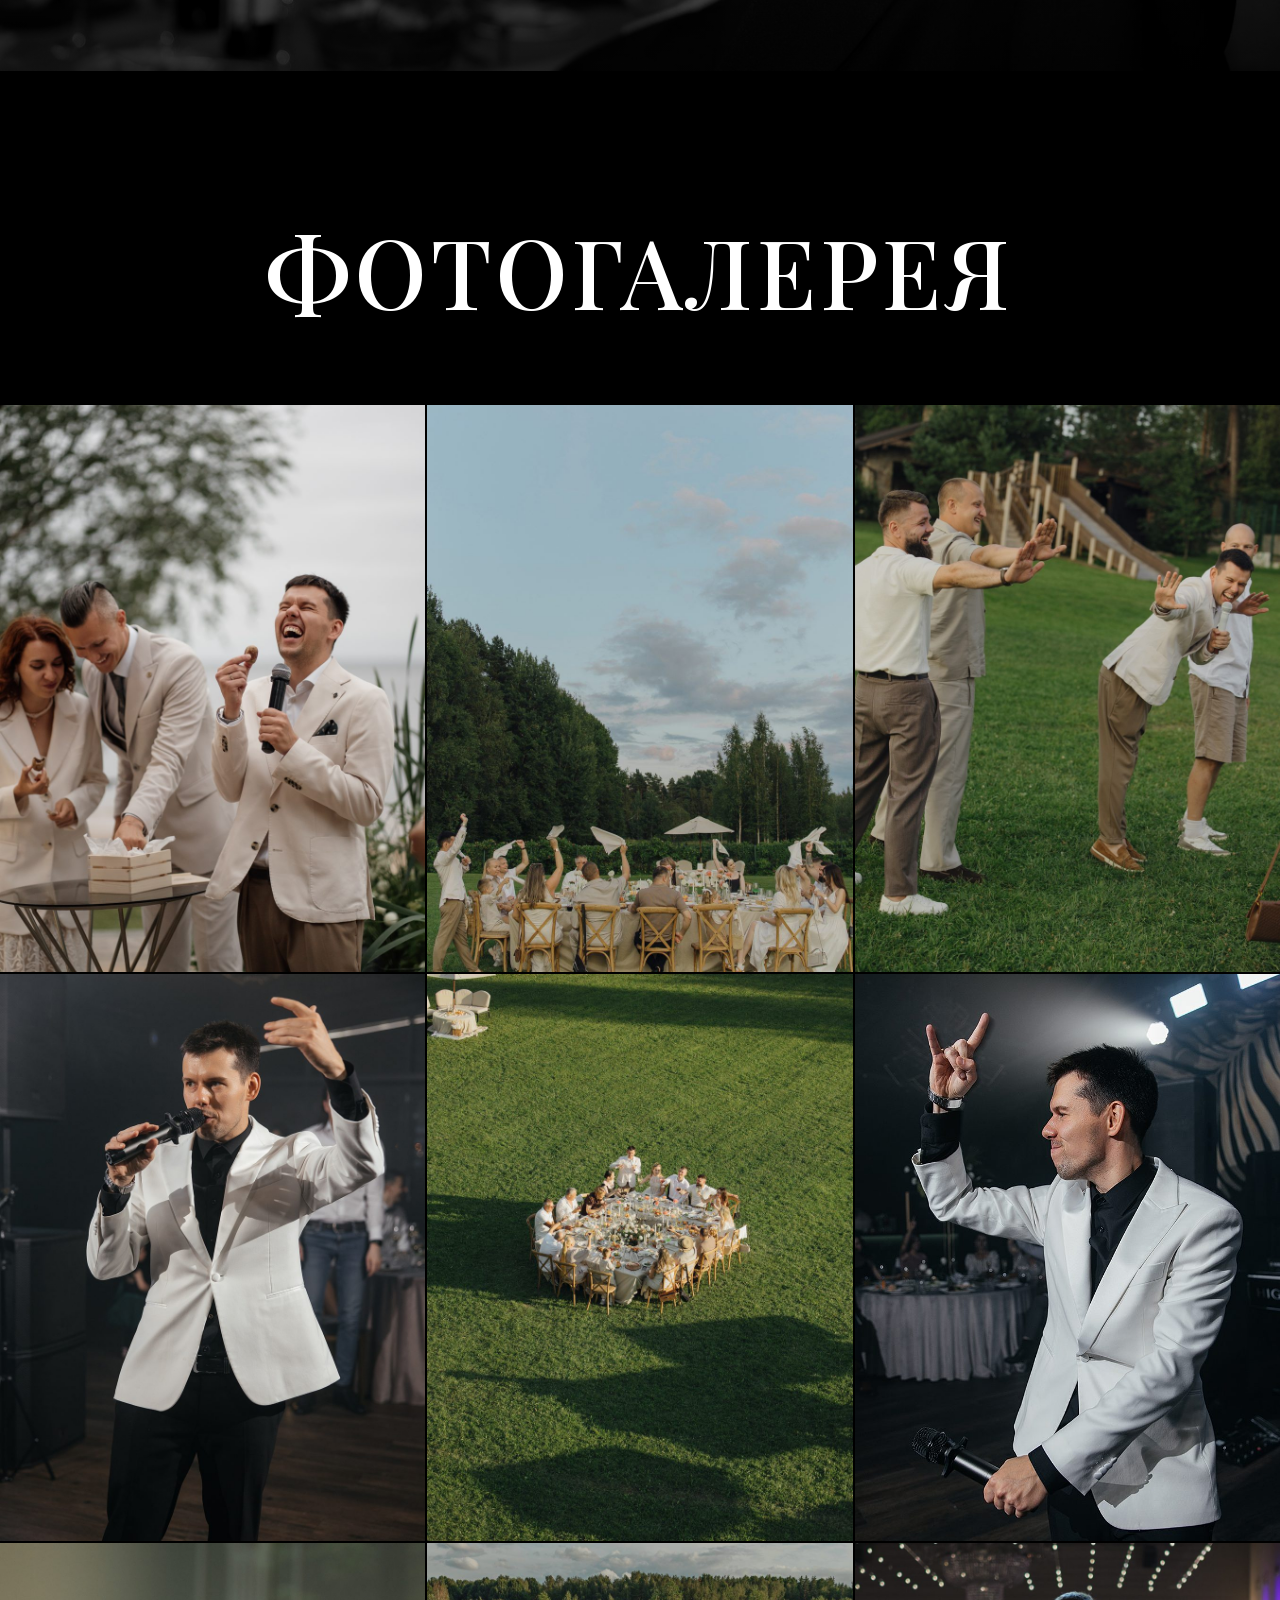
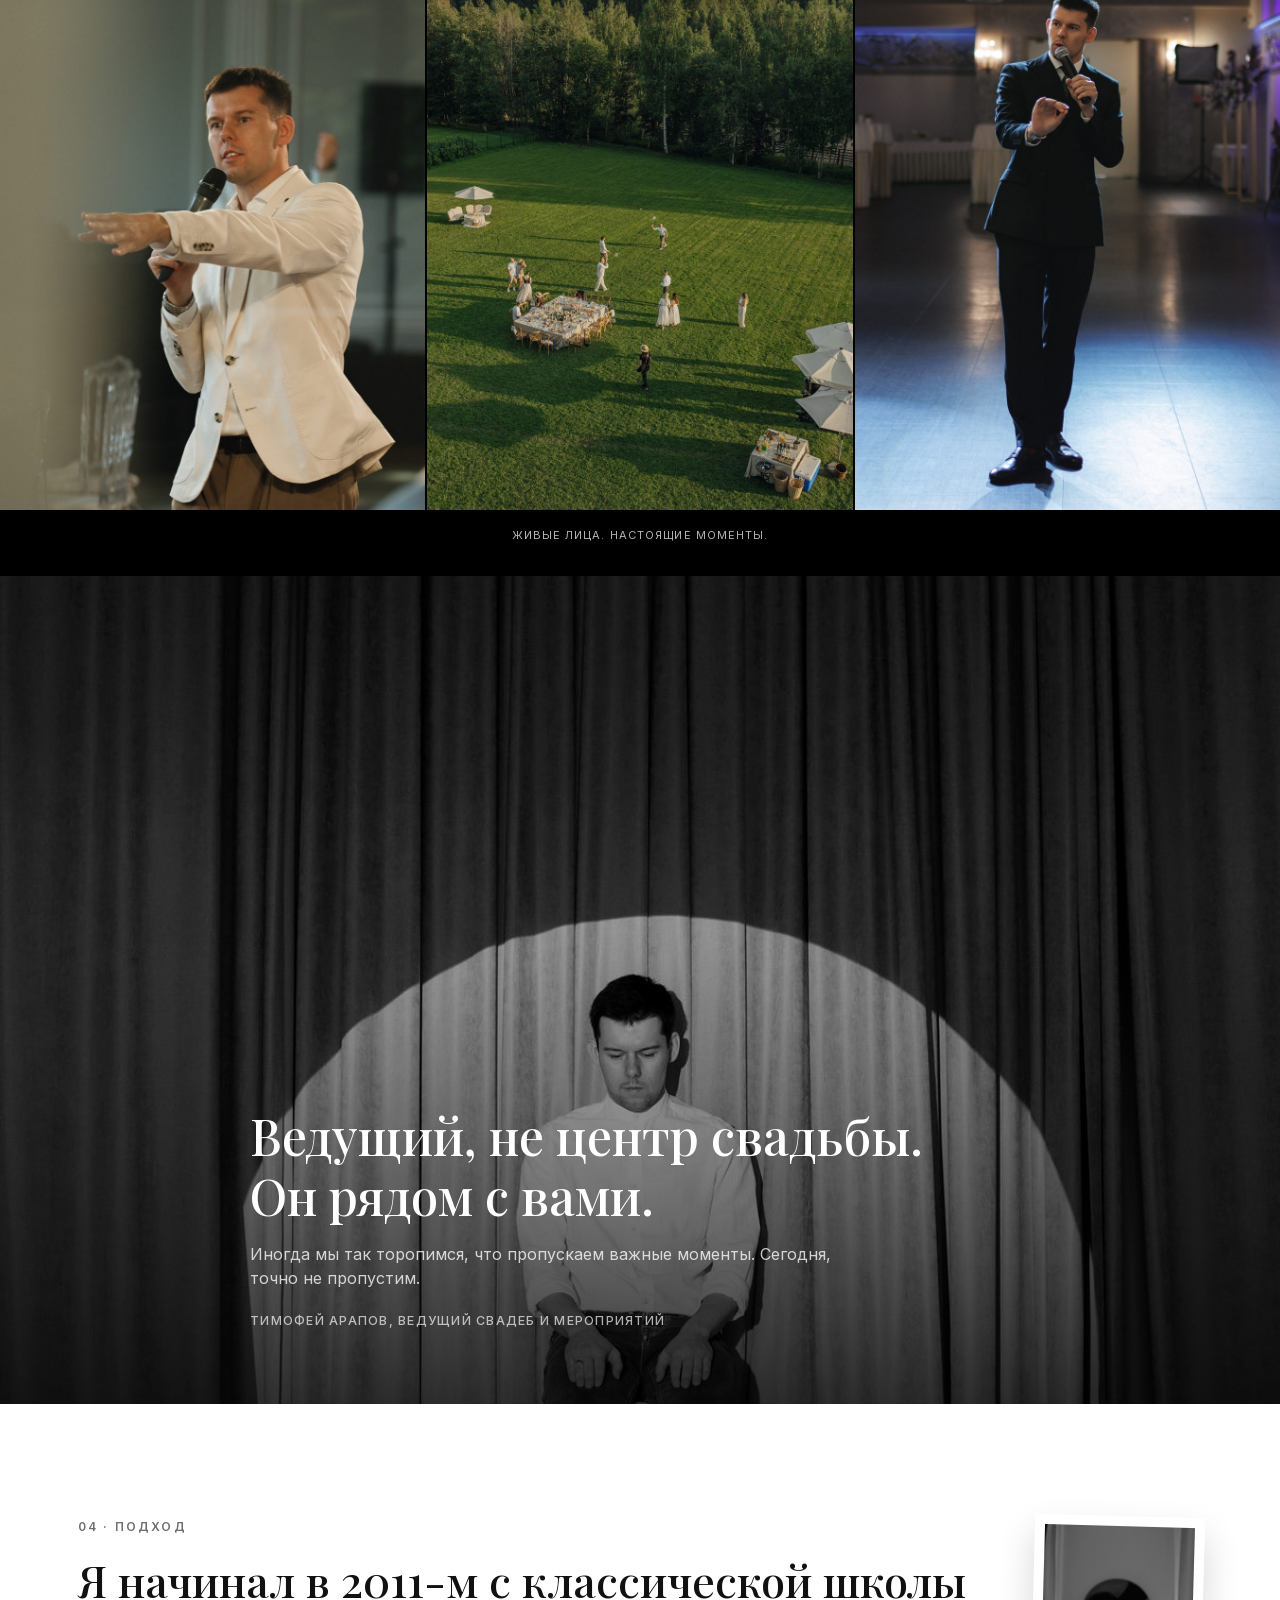
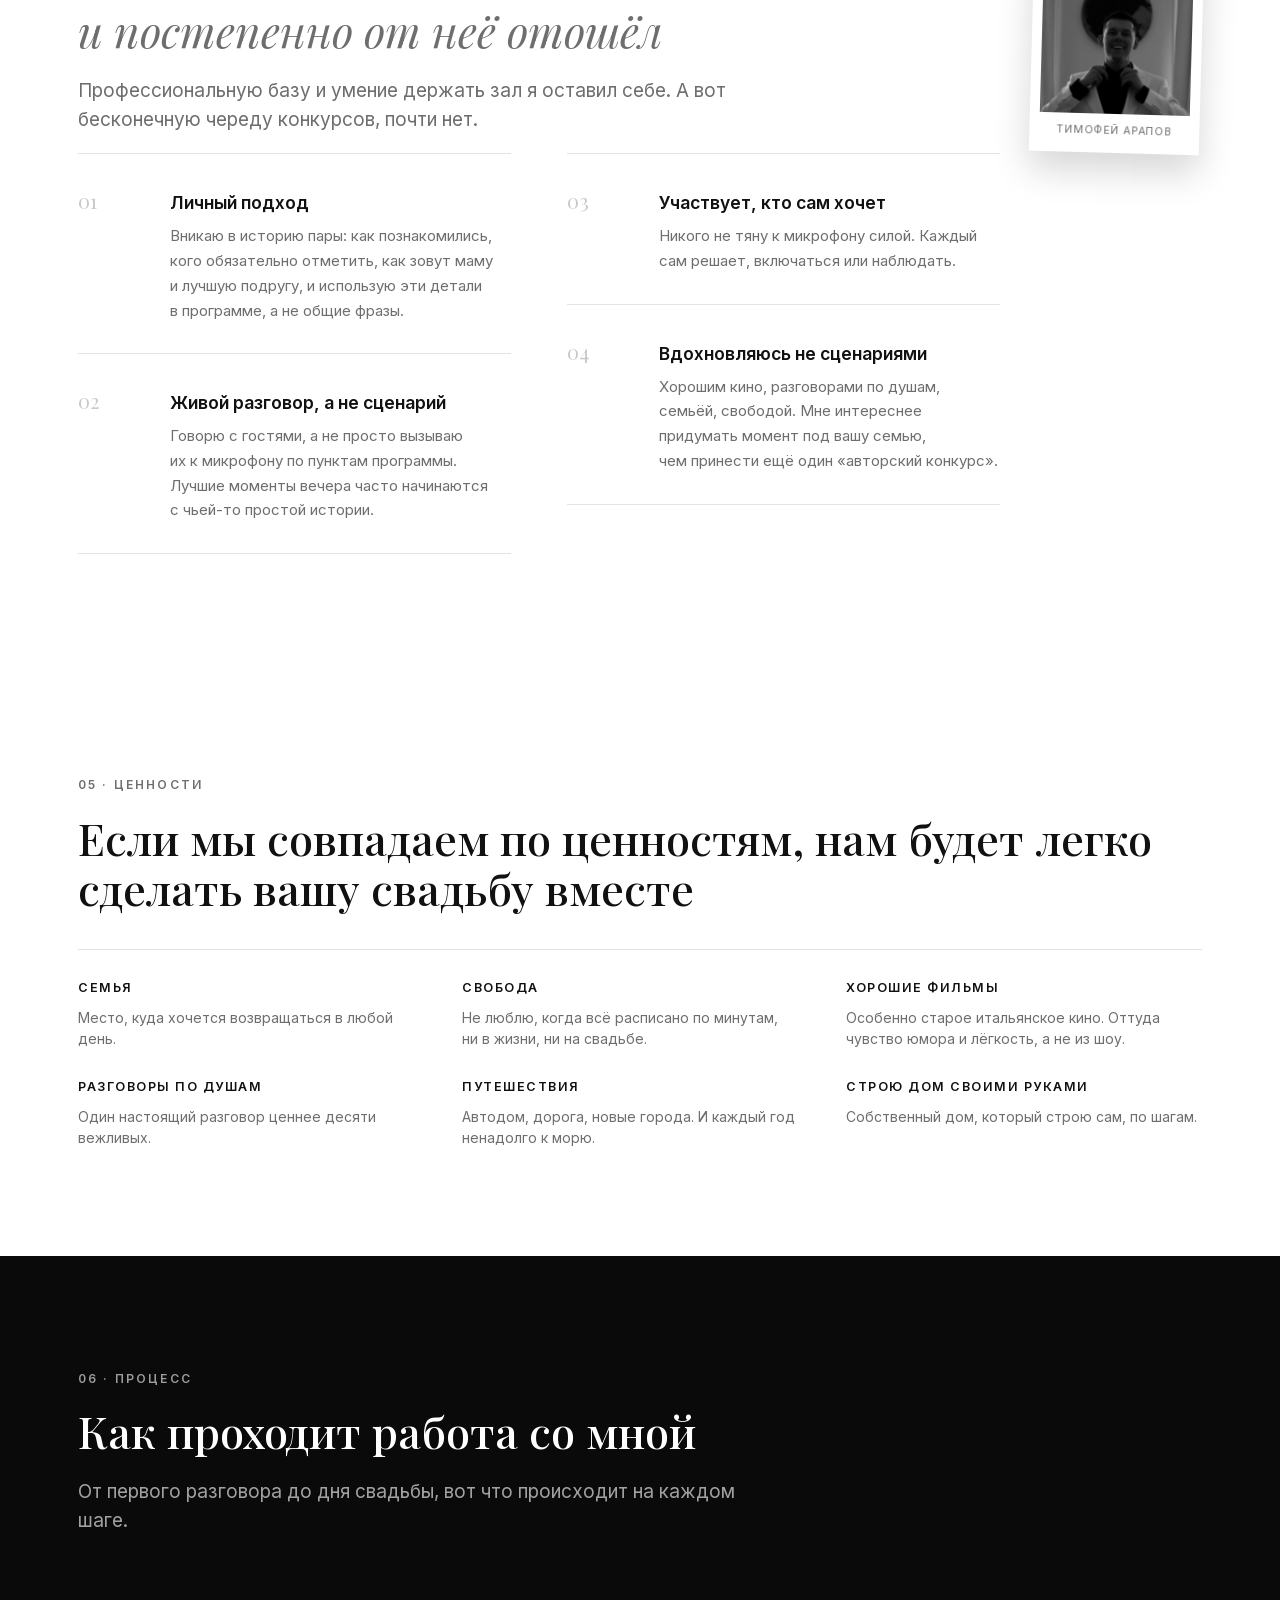
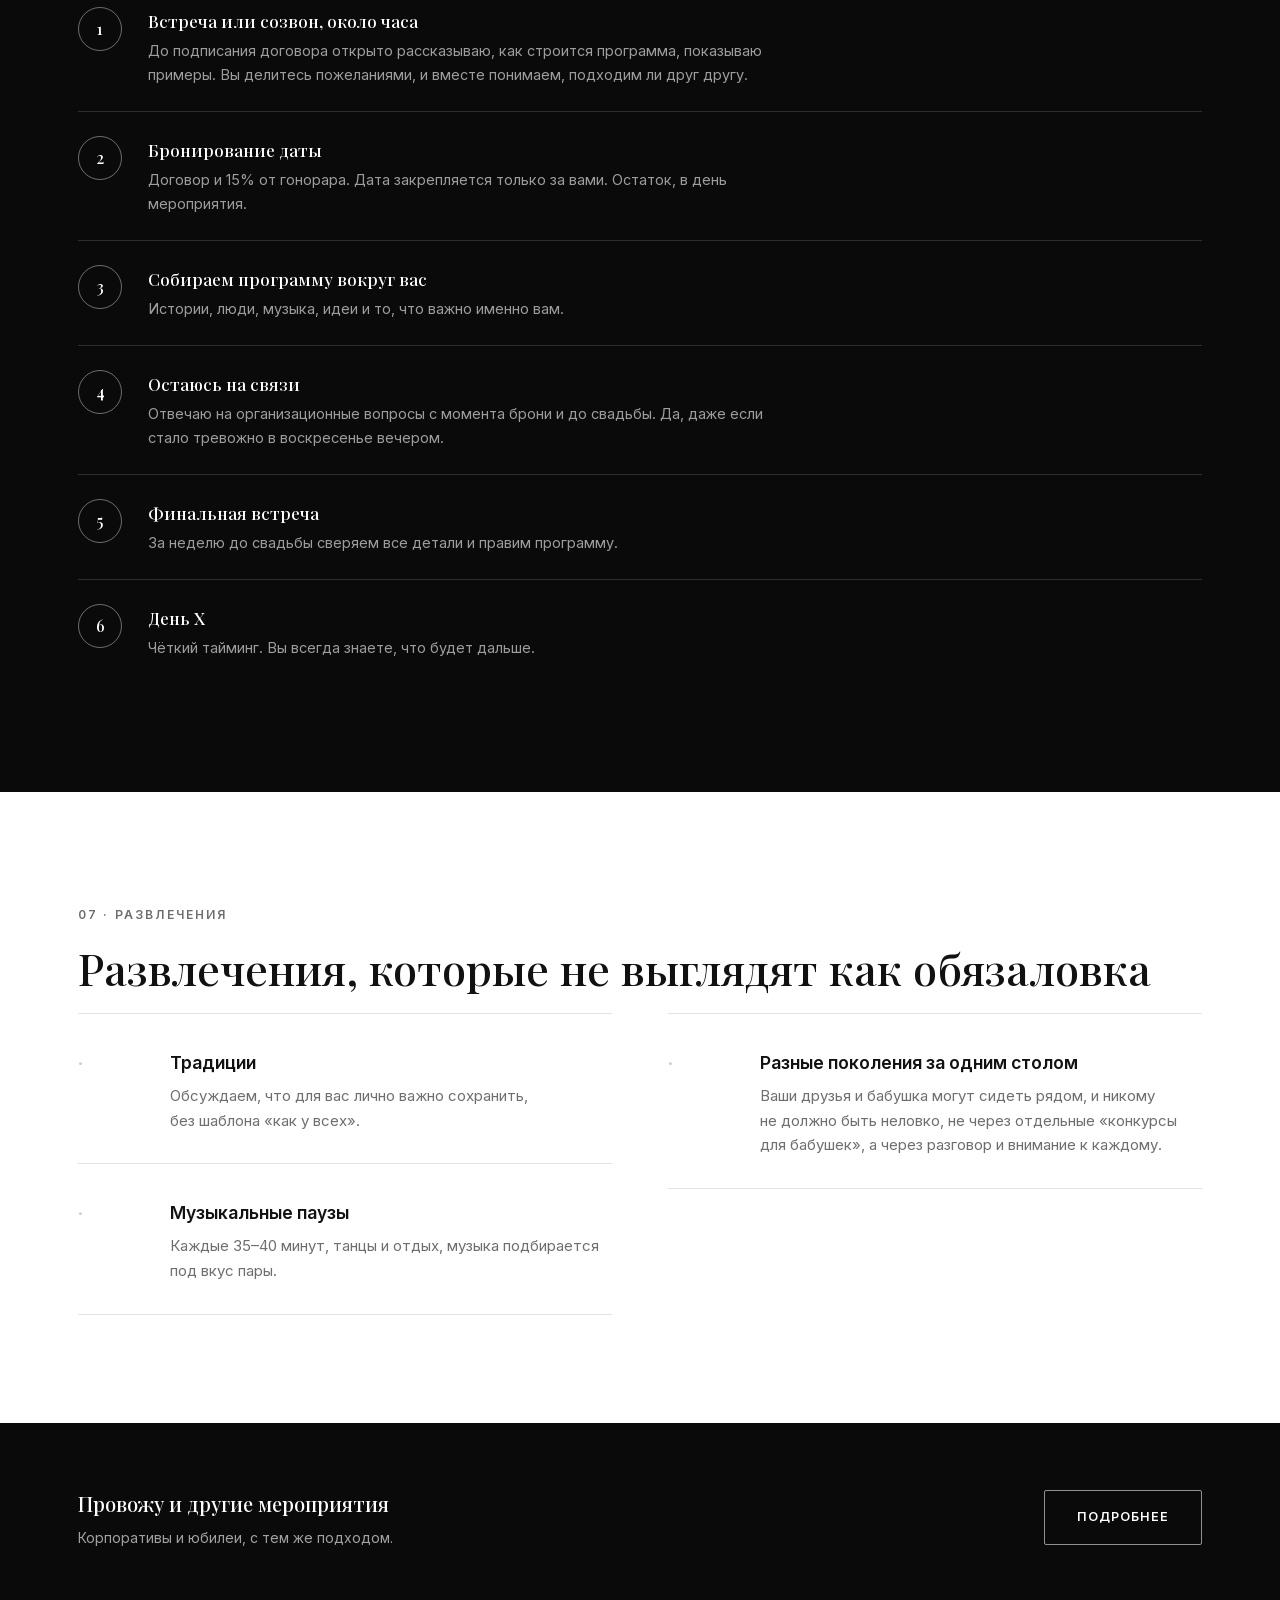
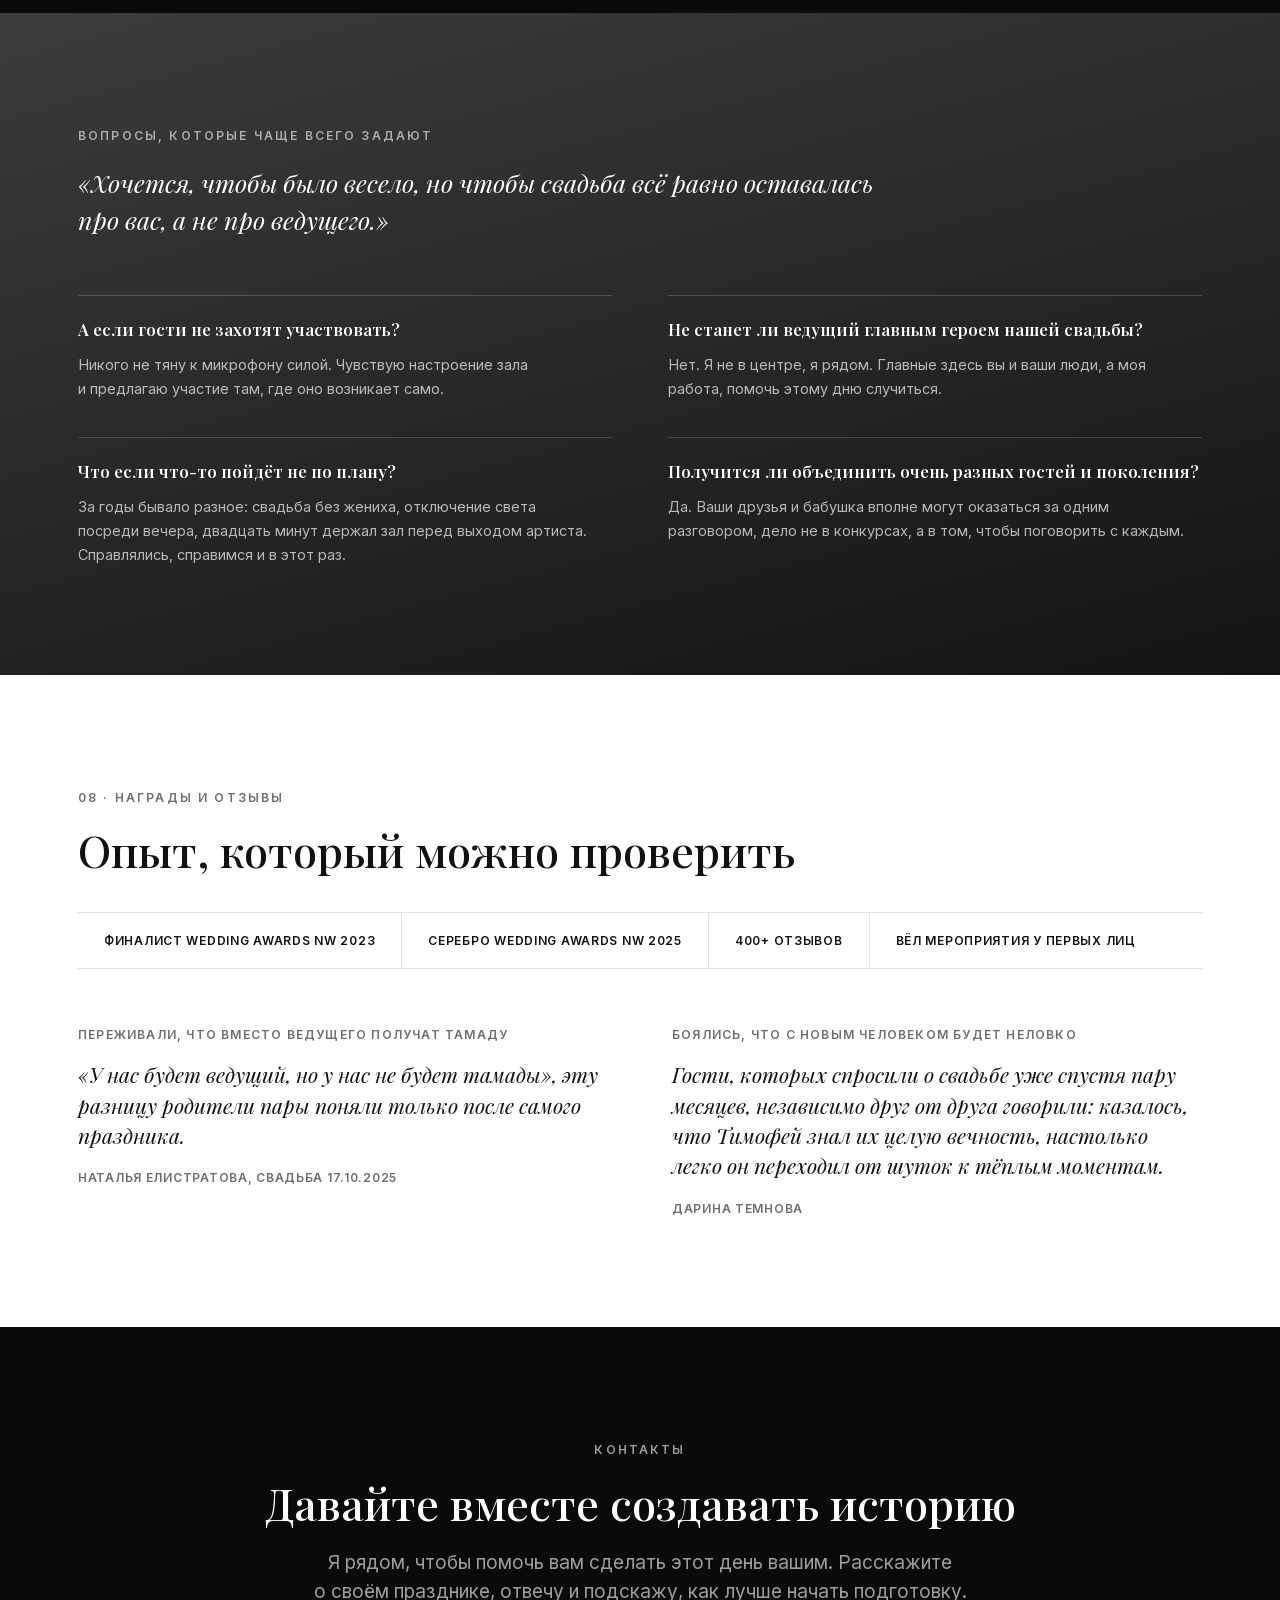
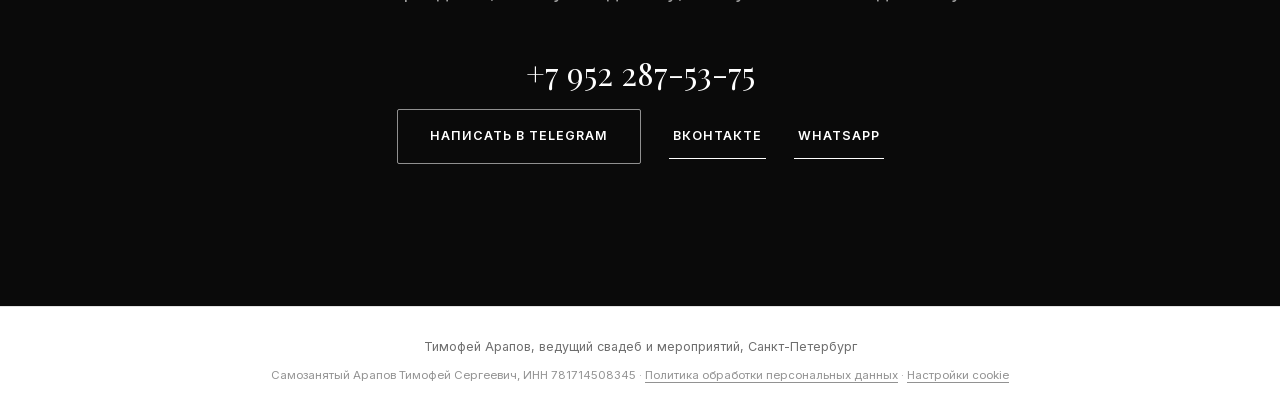
==== commit 552a6a2f: "Live: working contacts on wedding page, H1 word spacing for crawlers on corporate page Co-Authored-B" ====
--- a/index.html
+++ b/index.html
@@ -2,9 +2,20 @@
 <html lang="ru">
 <head>
 <meta charset="UTF-8">
+<script>if(/github\.io$/.test(location.hostname))location.replace("https://arapovtimofey.ru"+location.pathname.replace(/^\/timofey-arapov/,"")+location.hash);</script>
+
 <meta name="viewport" content="width=device-width, initial-scale=1.0">
+<link rel="icon" href="/favicon.ico" sizes="any">
+<link rel="icon" type="image/png" sizes="96x96" href="/favicon-96.png">
+<link rel="apple-touch-icon" href="/apple-touch-icon.png">
 <title>Тимофей Арапов, ведущий свадеб и мероприятий, Санкт-Петербург</title>
 <meta name="description" content="Тимофей Арапов, ведущий свадеб и мероприятий в Санкт-Петербурге с 2011 года. Живой юмор, настоящий контакт с гостями и атмосфера, в которой можно быть собой.">
+<link rel="canonical" href="https://arapovtimofey.ru/">
+<meta property="og:type" content="website">
+<meta property="og:url" content="https://arapovtimofey.ru/">
+<meta property="og:title" content="Тимофей Арапов, ведущий свадеб и мероприятий">
+<meta property="og:description" content="Ведущий свадеб и мероприятий в Санкт-Петербурге с 2011 года. Живой юмор и настоящий контакт с гостями.">
+<meta property="og:image" content="https://arapovtimofey.ru/images/hero-timofey.jpg">
 <link rel="stylesheet" href="fonts/fonts.css">
 <script src="cookie-consent.js" defer></script>
 <style>
@@ -471,6 +482,8 @@
     .tabbar a.cta{color:#111;background:#fff;}
     body{padding-bottom:calc(84px + env(safe-area-inset-bottom,0px));}
   }
+  a.phone{color:inherit;text-decoration:none;display:inline-block;}
+  .contact-alt a{display:inline-block;padding:12px 4px;}
 </style>
 </head>
 <body>
@@ -702,7 +715,7 @@
       <h3>Провожу и&nbsp;другие мероприятия</h3>
       <p>Корпоративы и&nbsp;юбилеи, с&nbsp;тем&nbsp;же&nbsp;подходом.</p>
     </div>
-    <a href="https://christina25031995.github.io/arapov-korporativy/" class="btn btn-ghost-dark">Подробнее</a>
+    <a href="/korporativy/" class="btn btn-ghost-dark">Подробнее</a>
   </div>
 </section>
 
@@ -789,13 +802,12 @@
     <span class="eyebrow">Контакты</span>
     <h2>Давайте вместе создавать историю</h2>
     <p class="lead">Я&nbsp;рядом, чтобы помочь вам&nbsp;сделать этот день вашим. Расскажите о&nbsp;своём празднике, отвечу и&nbsp;подскажу, как&nbsp;лучше начать подготовку.</p>
-    <div class="phone">+7&nbsp;952&nbsp;287-53-75</div>
+    <a class="phone" href="tel:+79522875375">+7&nbsp;952&nbsp;287-53-75</a>
     <div class="contact-buttons">
-      <!-- TODO: заменить href на реальные ссылки на соцсети/мессенджеры -->
-      <a href="#" class="btn btn-ghost-dark">Написать в&nbsp;Instagram</a>
+      <a href="https://t.me/+79522875375" class="btn btn-ghost-dark" target="_blank" rel="noopener">Написать в&nbsp;Telegram</a>
       <div class="contact-alt">
-        <a href="#" class="text-link">VK</a>
-        <a href="#" class="text-link">WhatsApp</a>
+        <a href="https://vk.com/timarapov" class="text-link" target="_blank" rel="noopener">ВКонтакте</a>
+        <a href="https://wa.me/79522875375" class="text-link" target="_blank" rel="noopener">WhatsApp</a>
       </div>
     </div>
   </div>
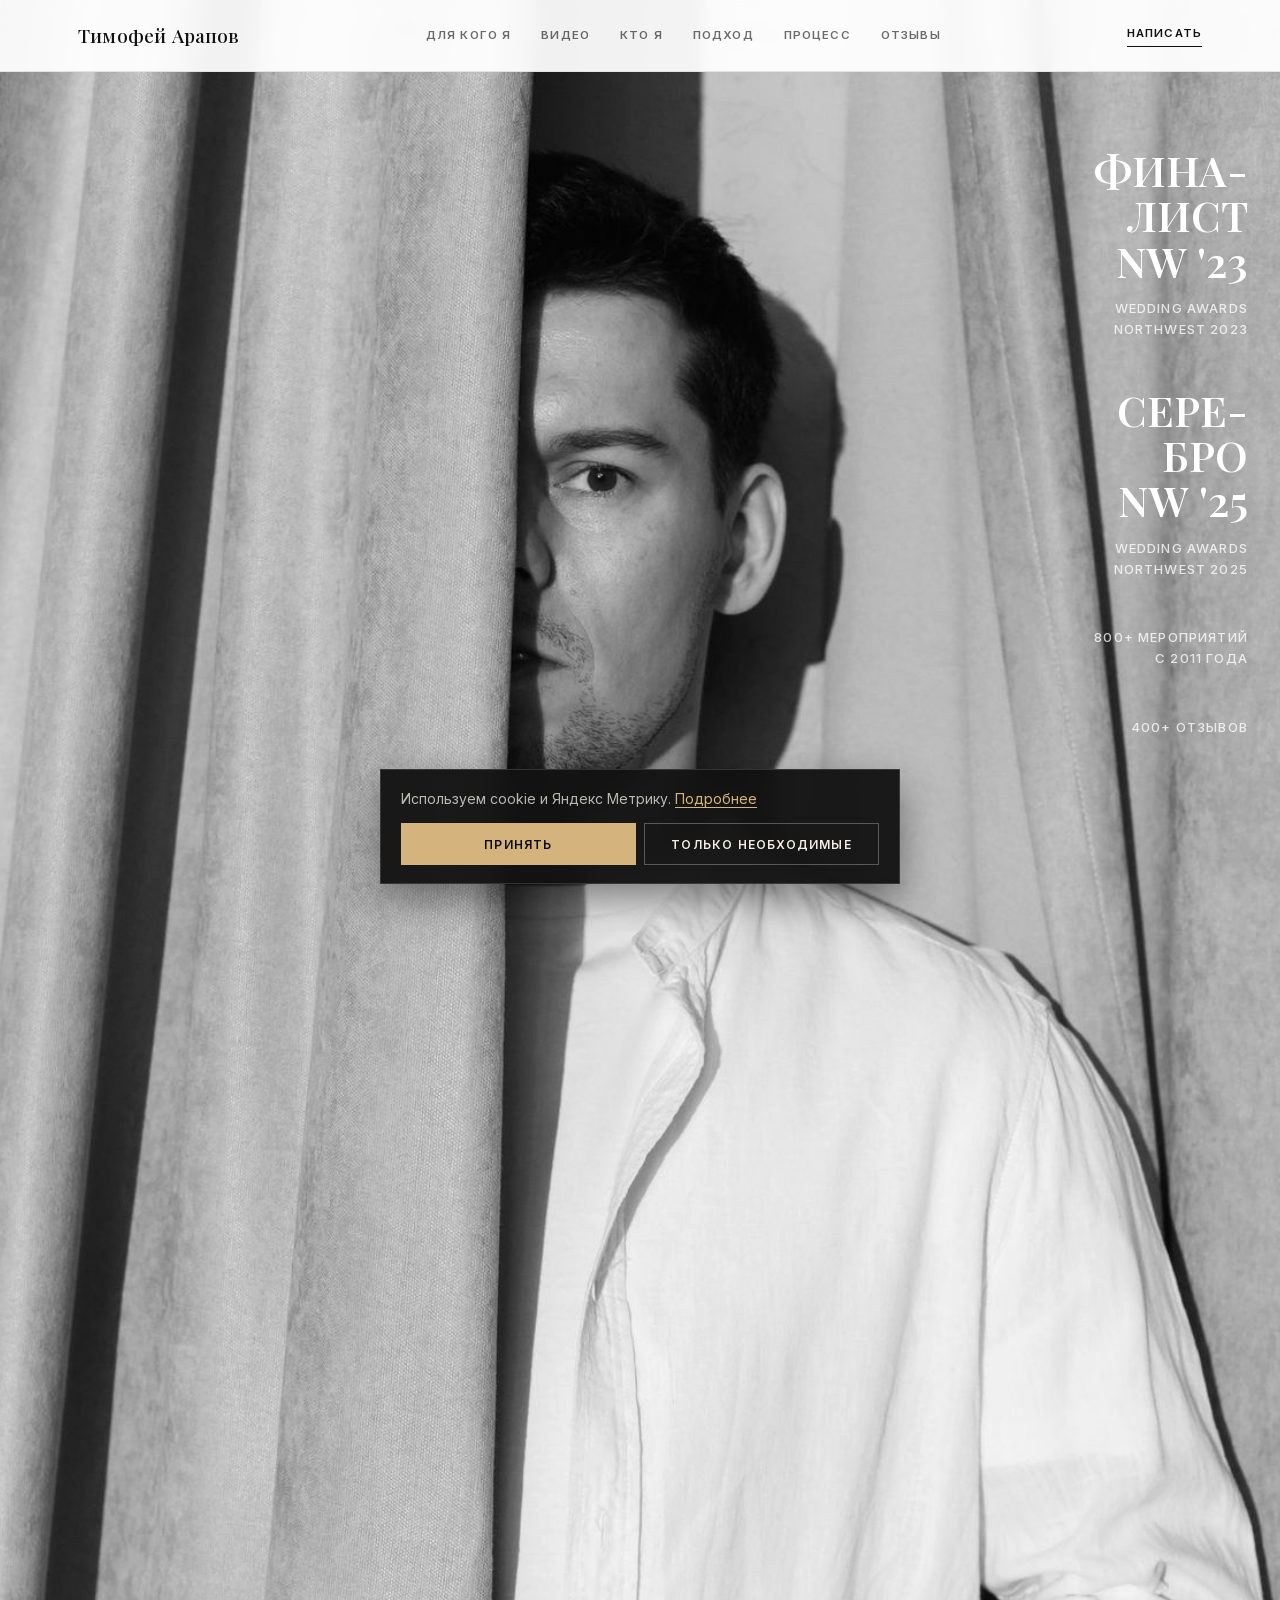
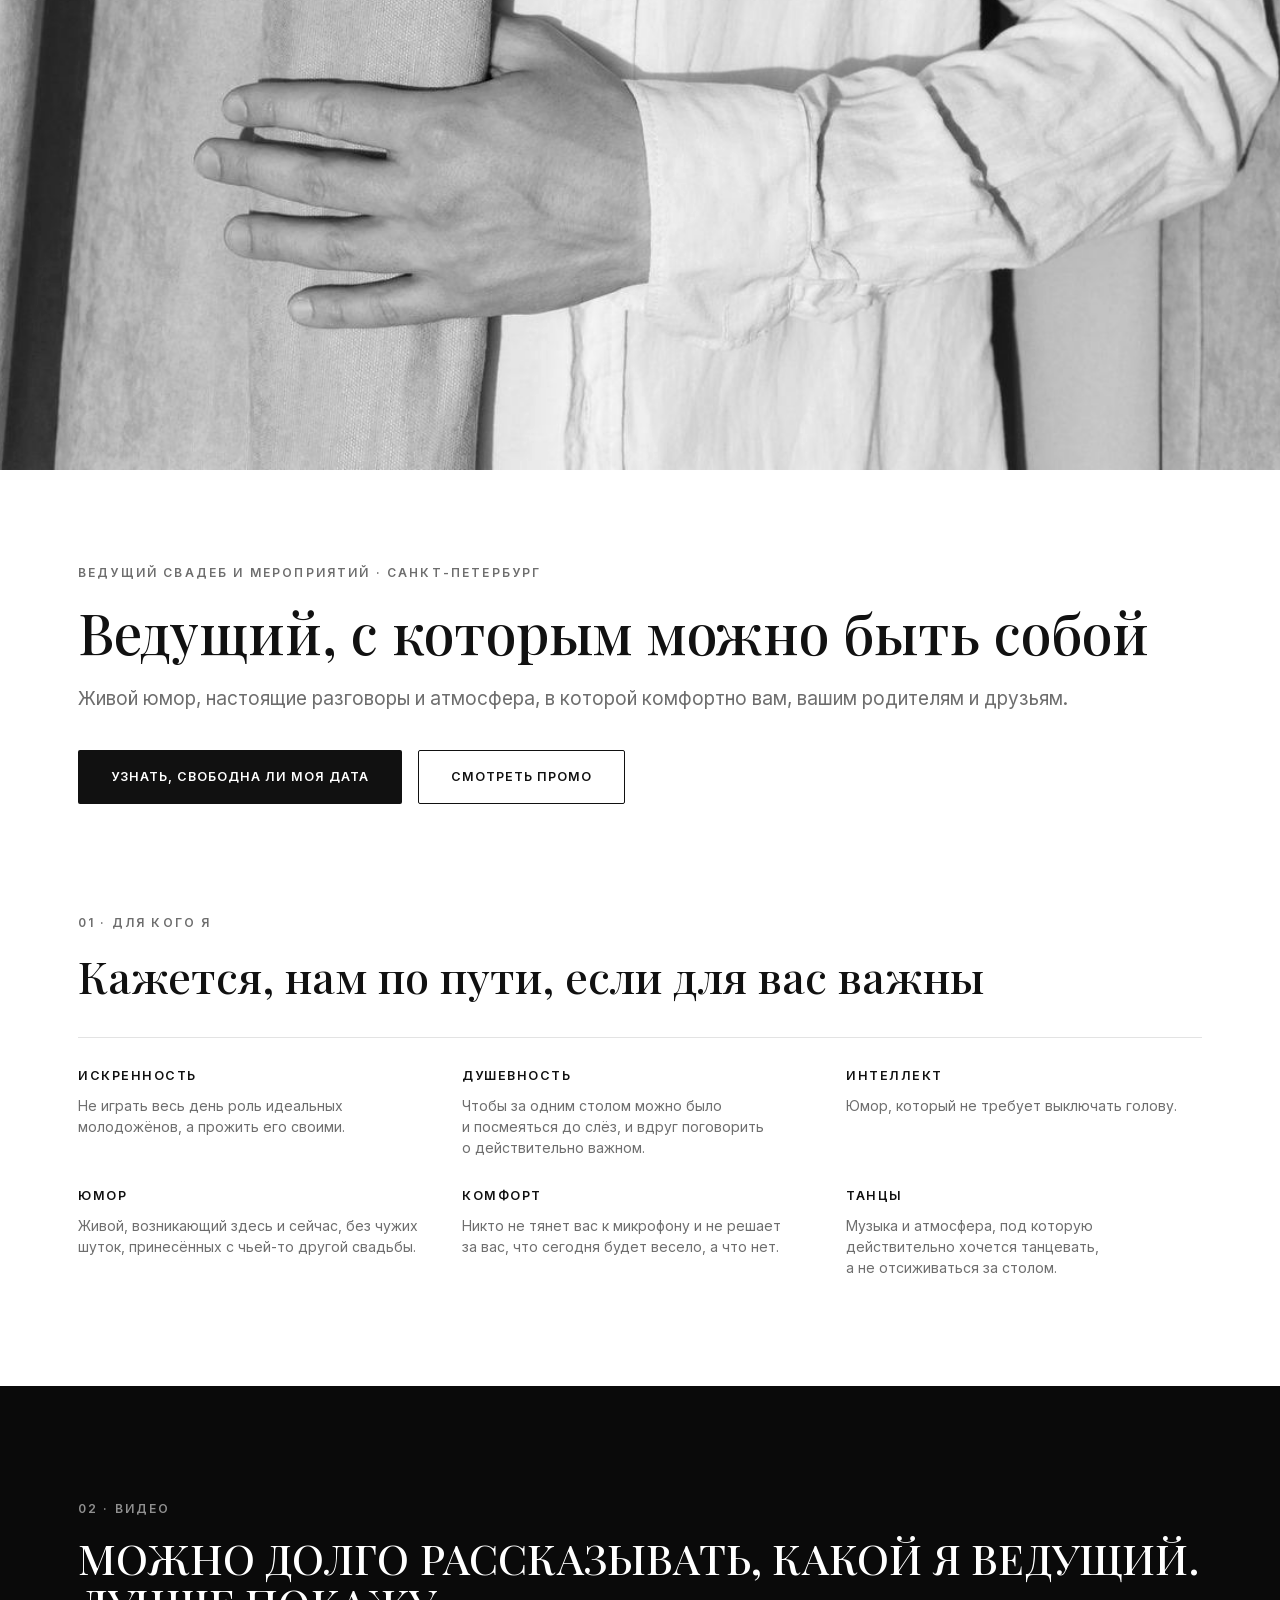
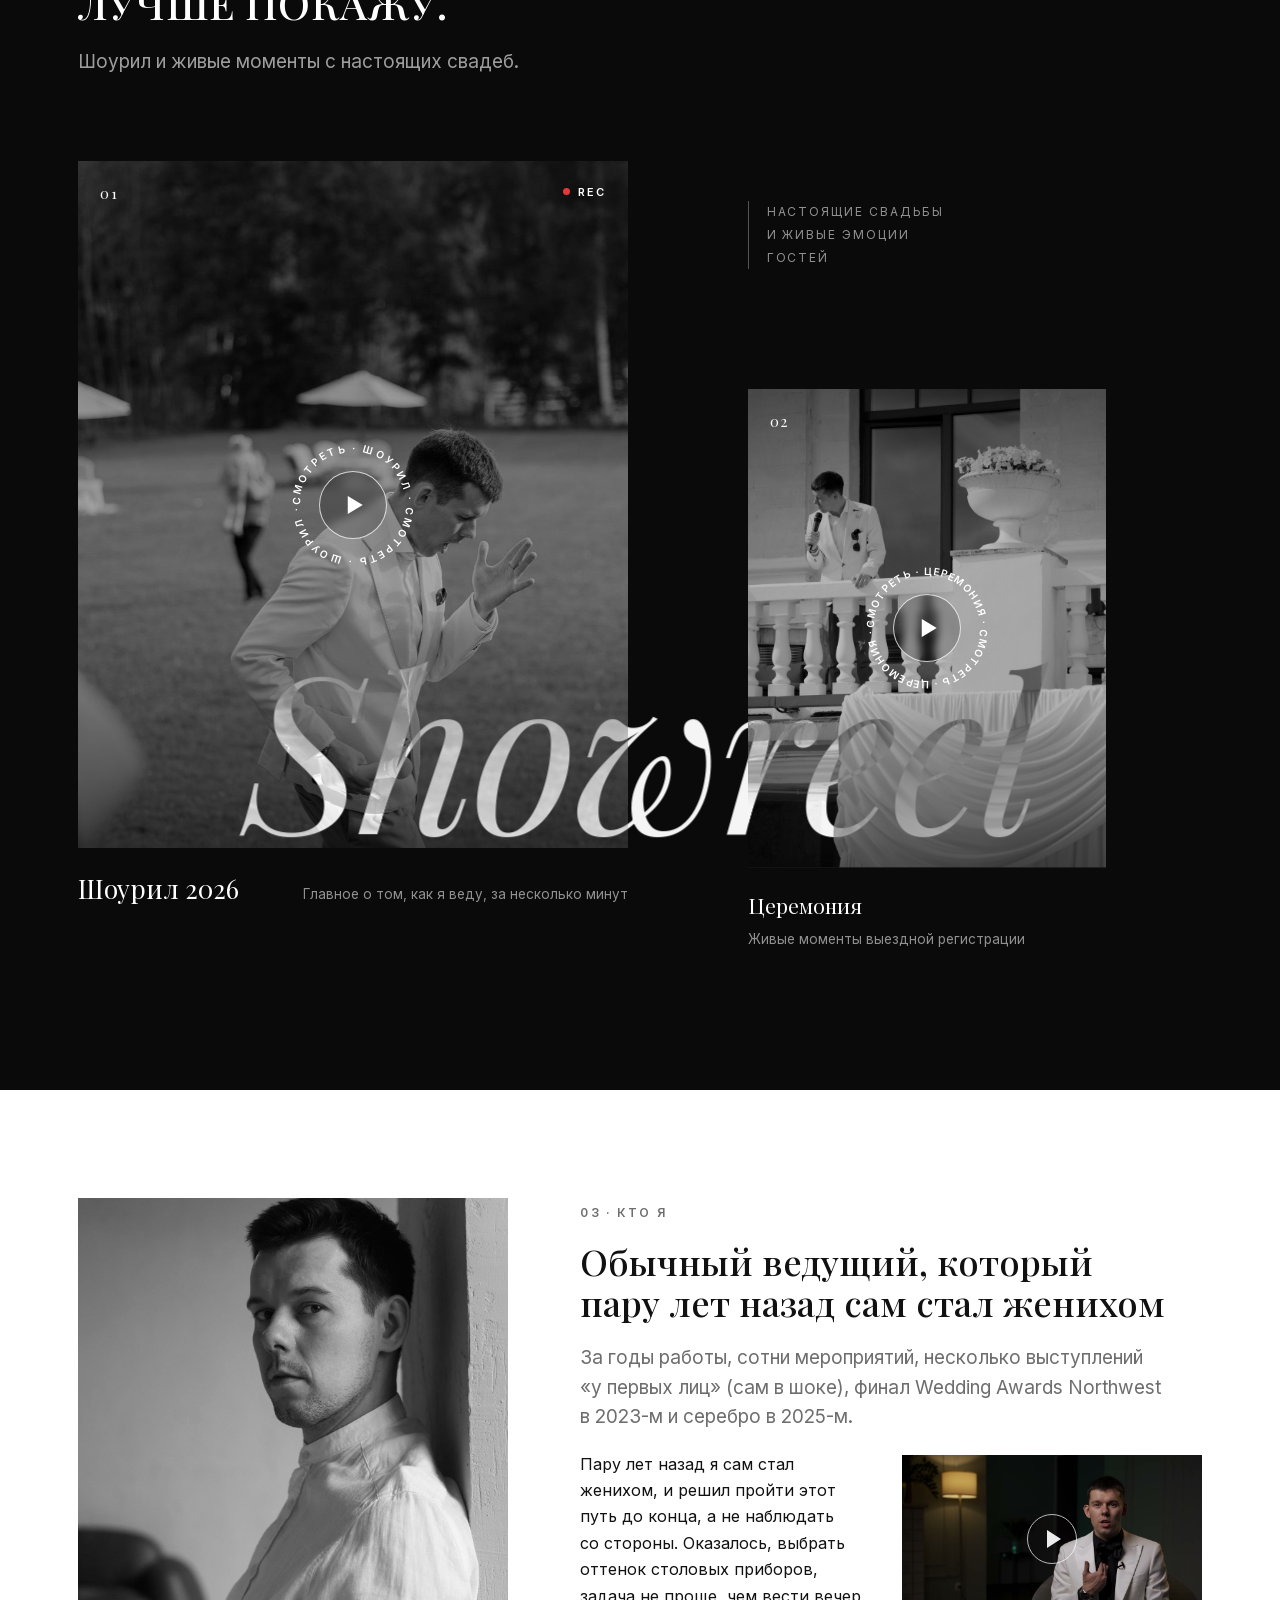
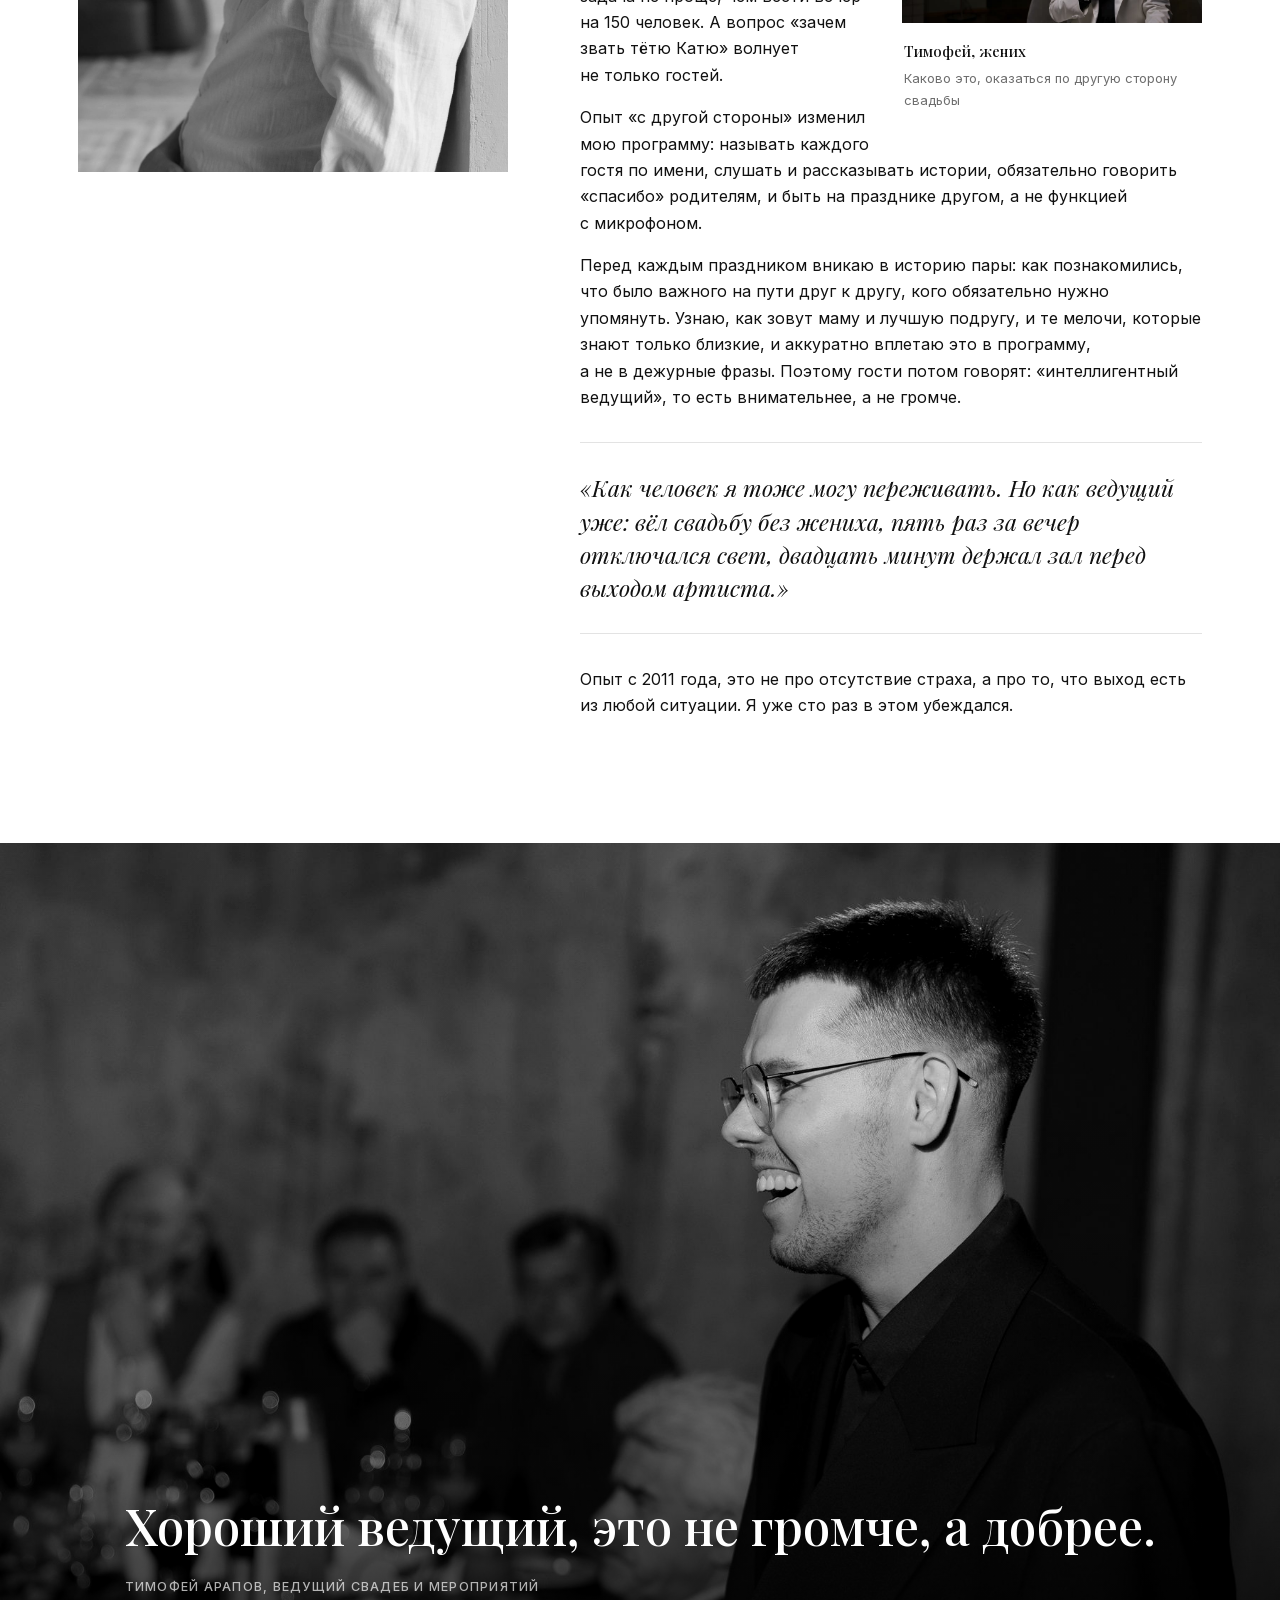
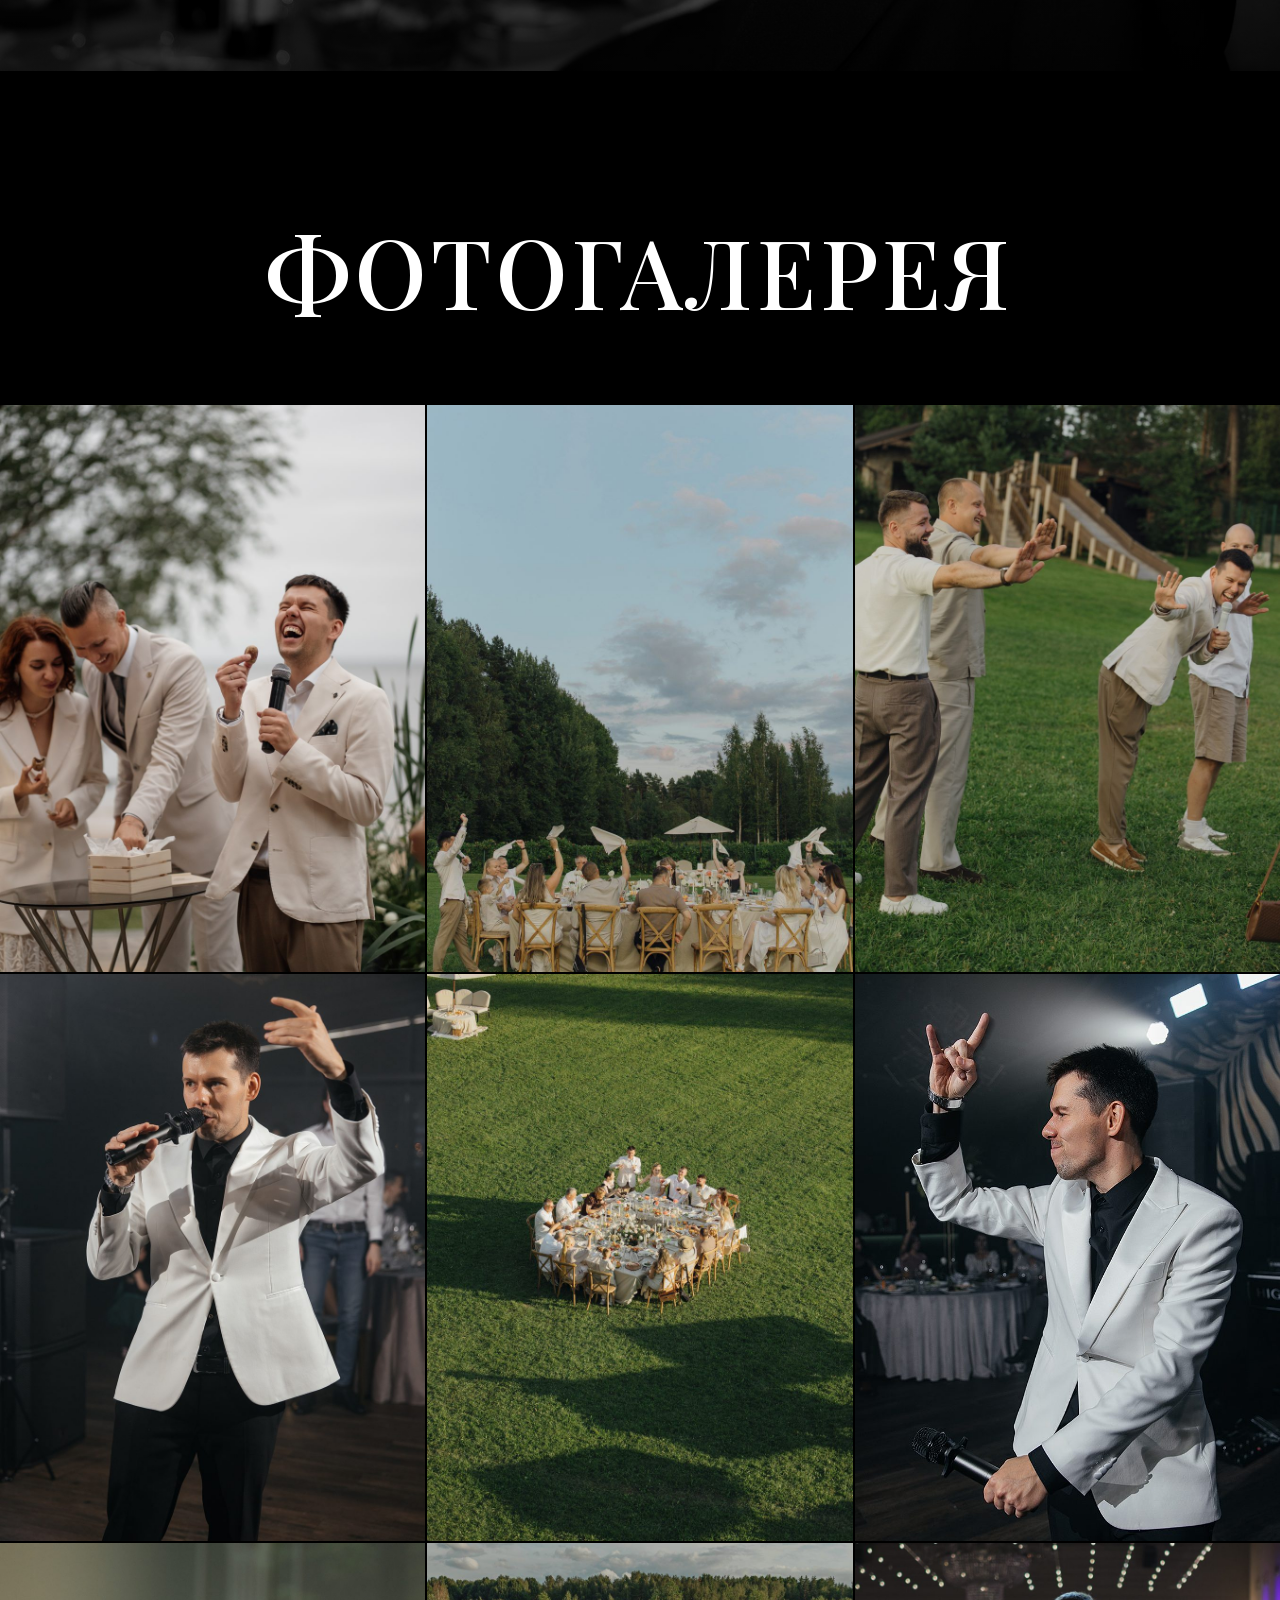
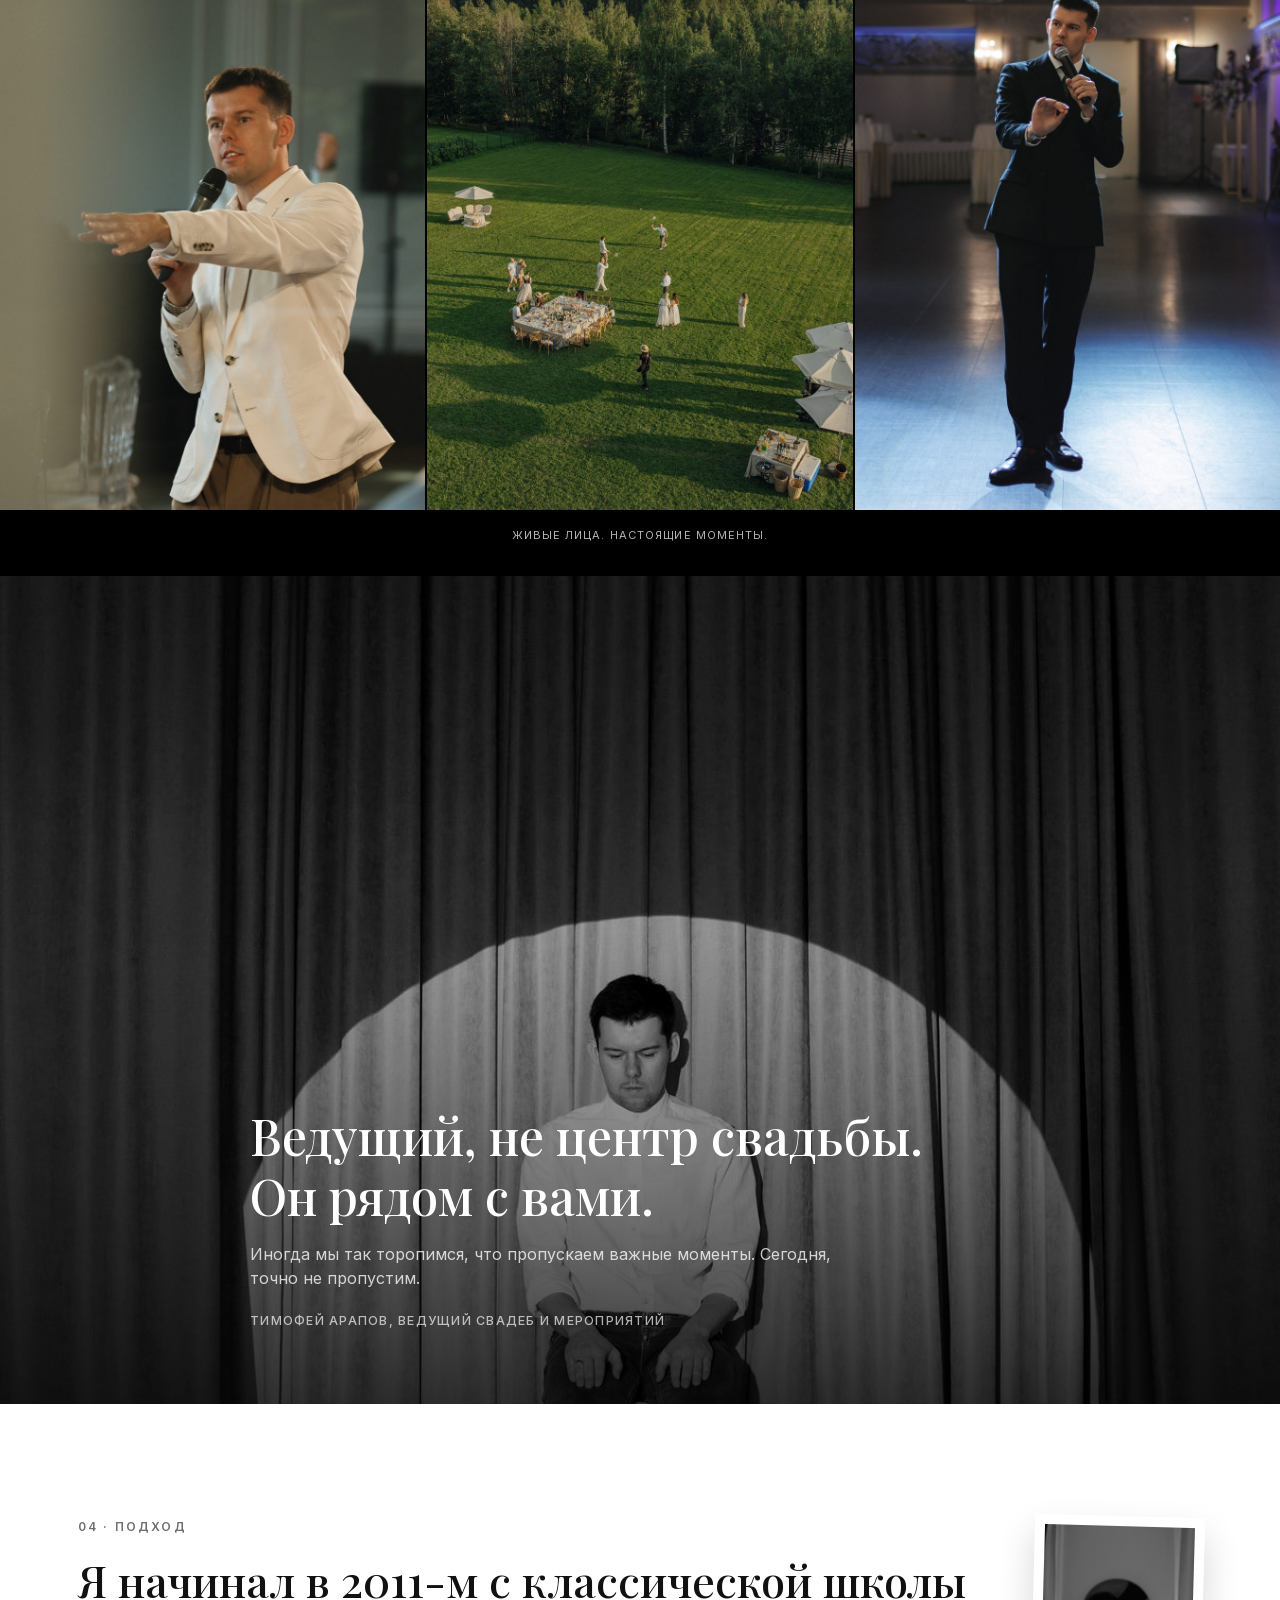
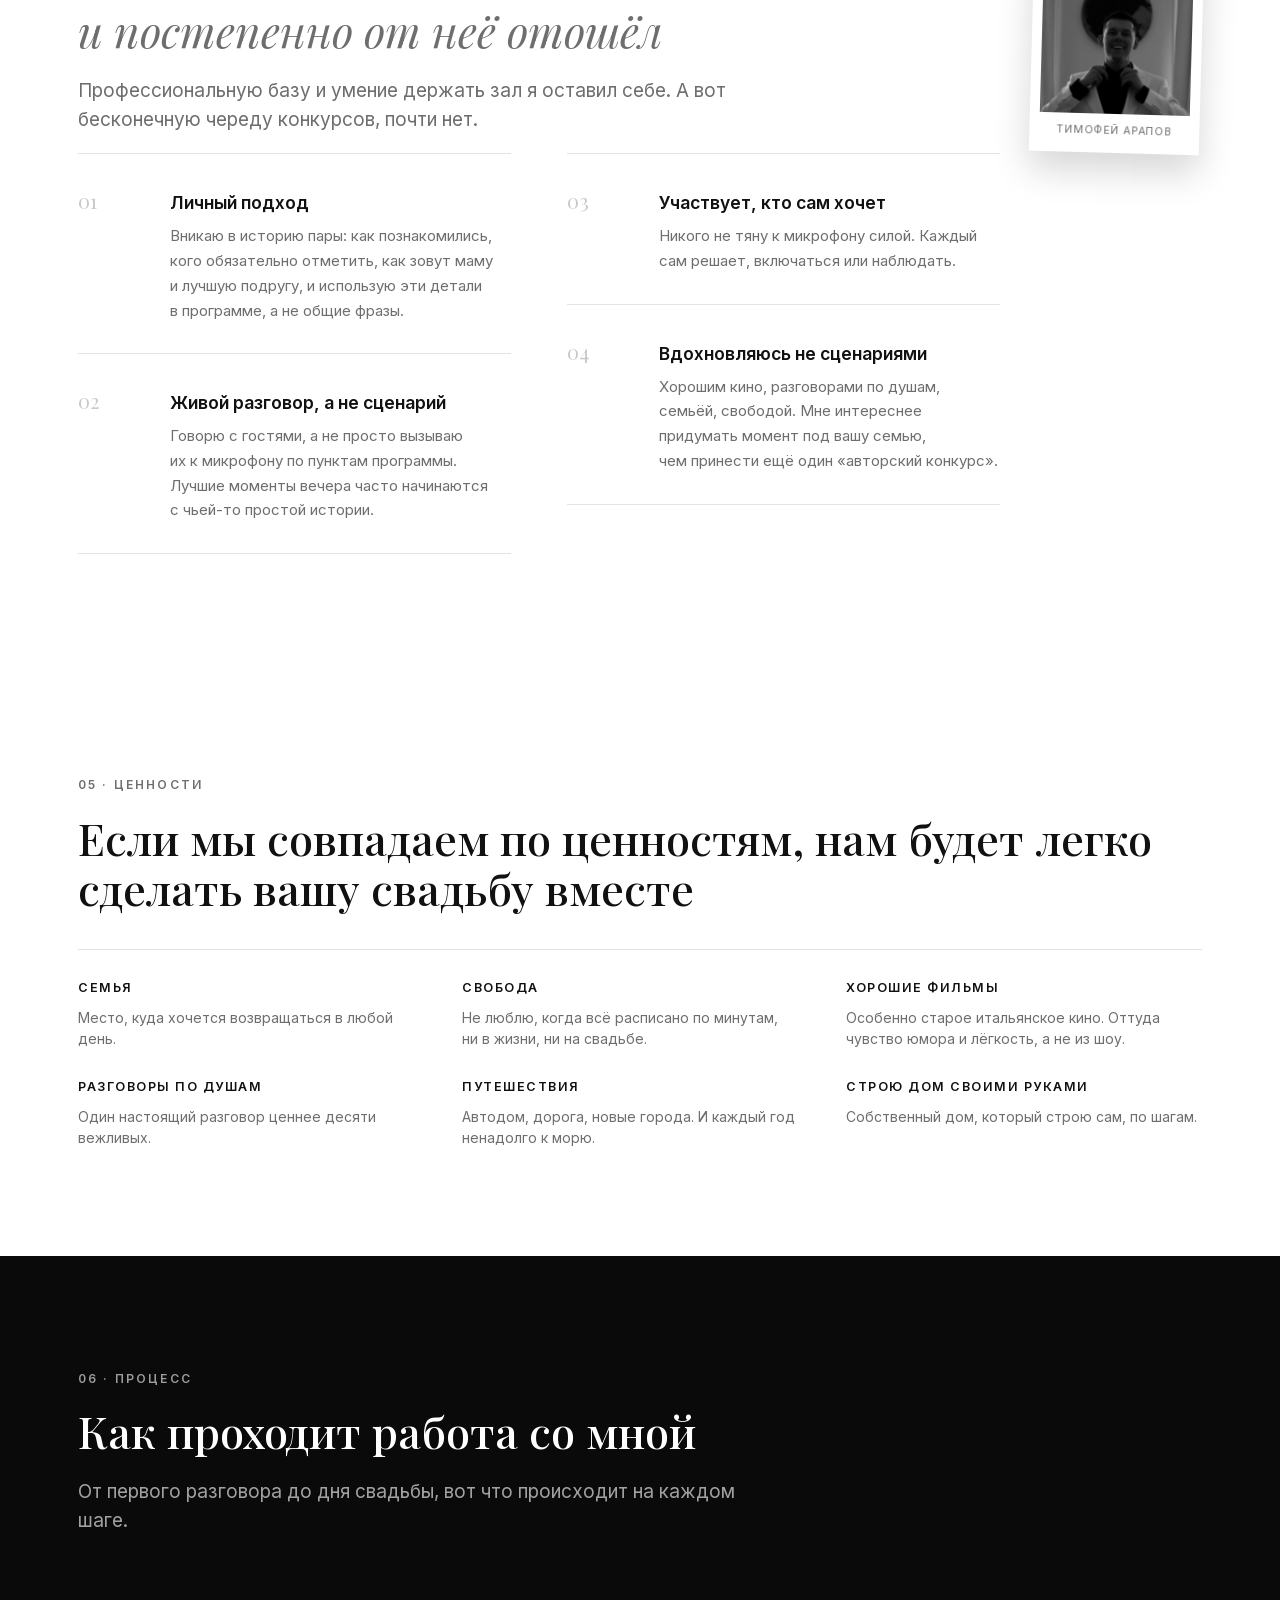
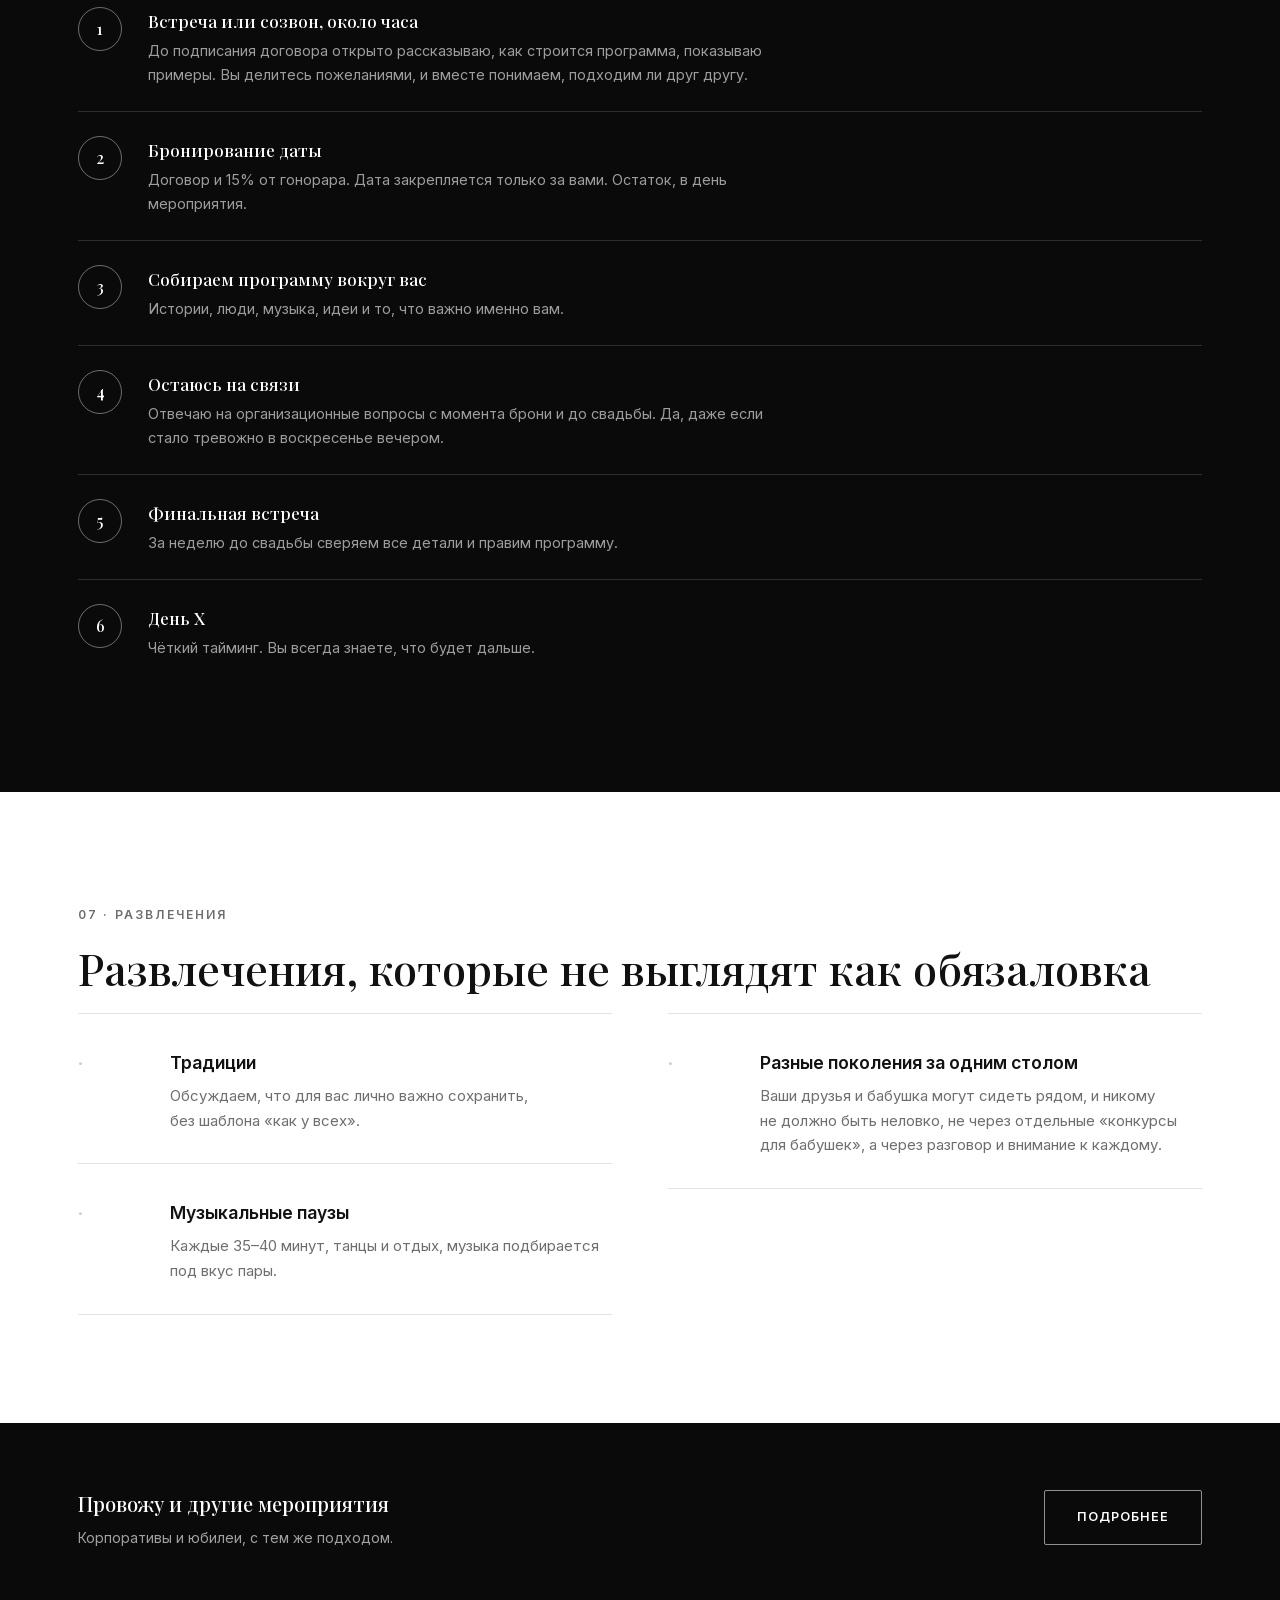
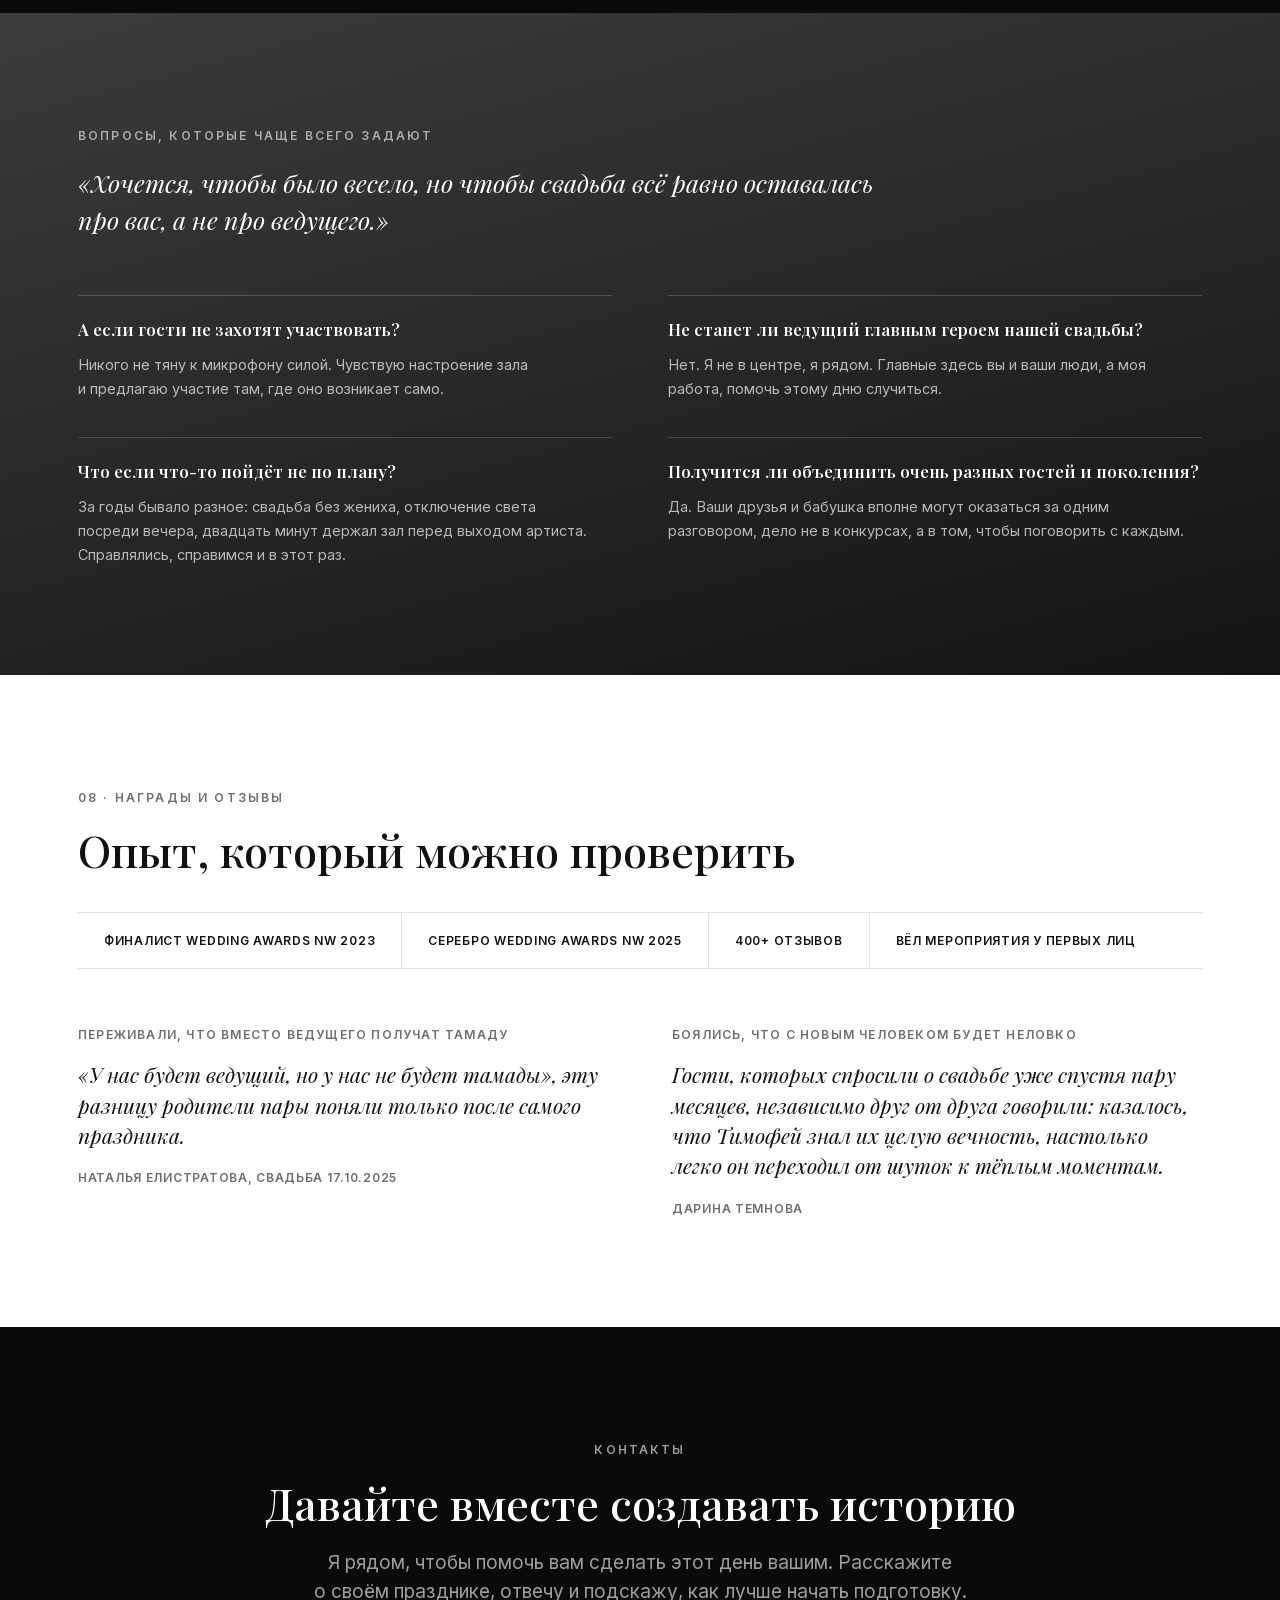
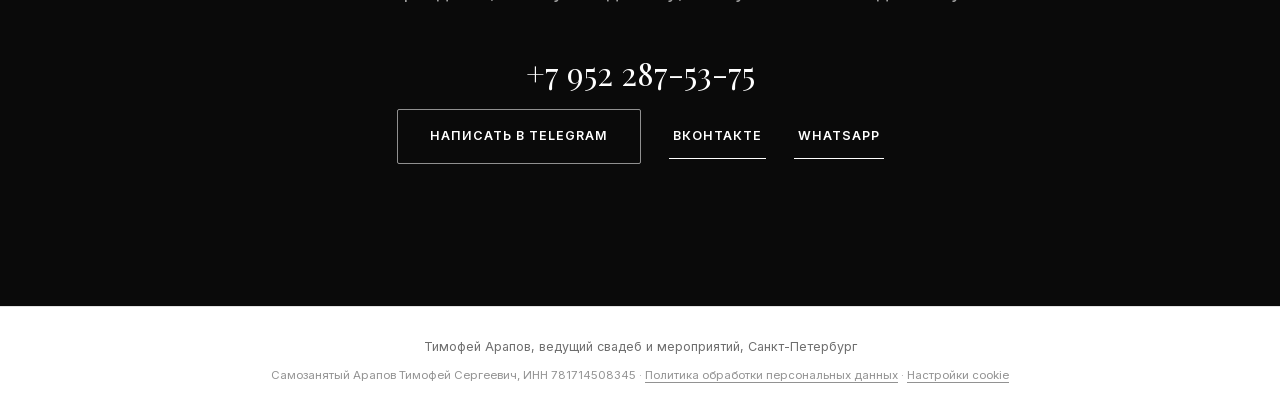
==== commit c5274a13: "Fix: desktop menu links vanished after clicking a section link Co-Authored-By: Claude Opus 5.5 <nore" ====
--- a/index.html
+++ b/index.html
@@ -823,7 +823,7 @@
   const navLinks = document.querySelector('.nav-links');
   function closeMenu() {
     if (!navLinks) return;
-    navLinks.style.display = 'none';
+    navLinks.style.display = '';
     if (menuToggle) menuToggle.textContent = '☰';
   }
   menuToggle?.addEventListener('click', () => {
